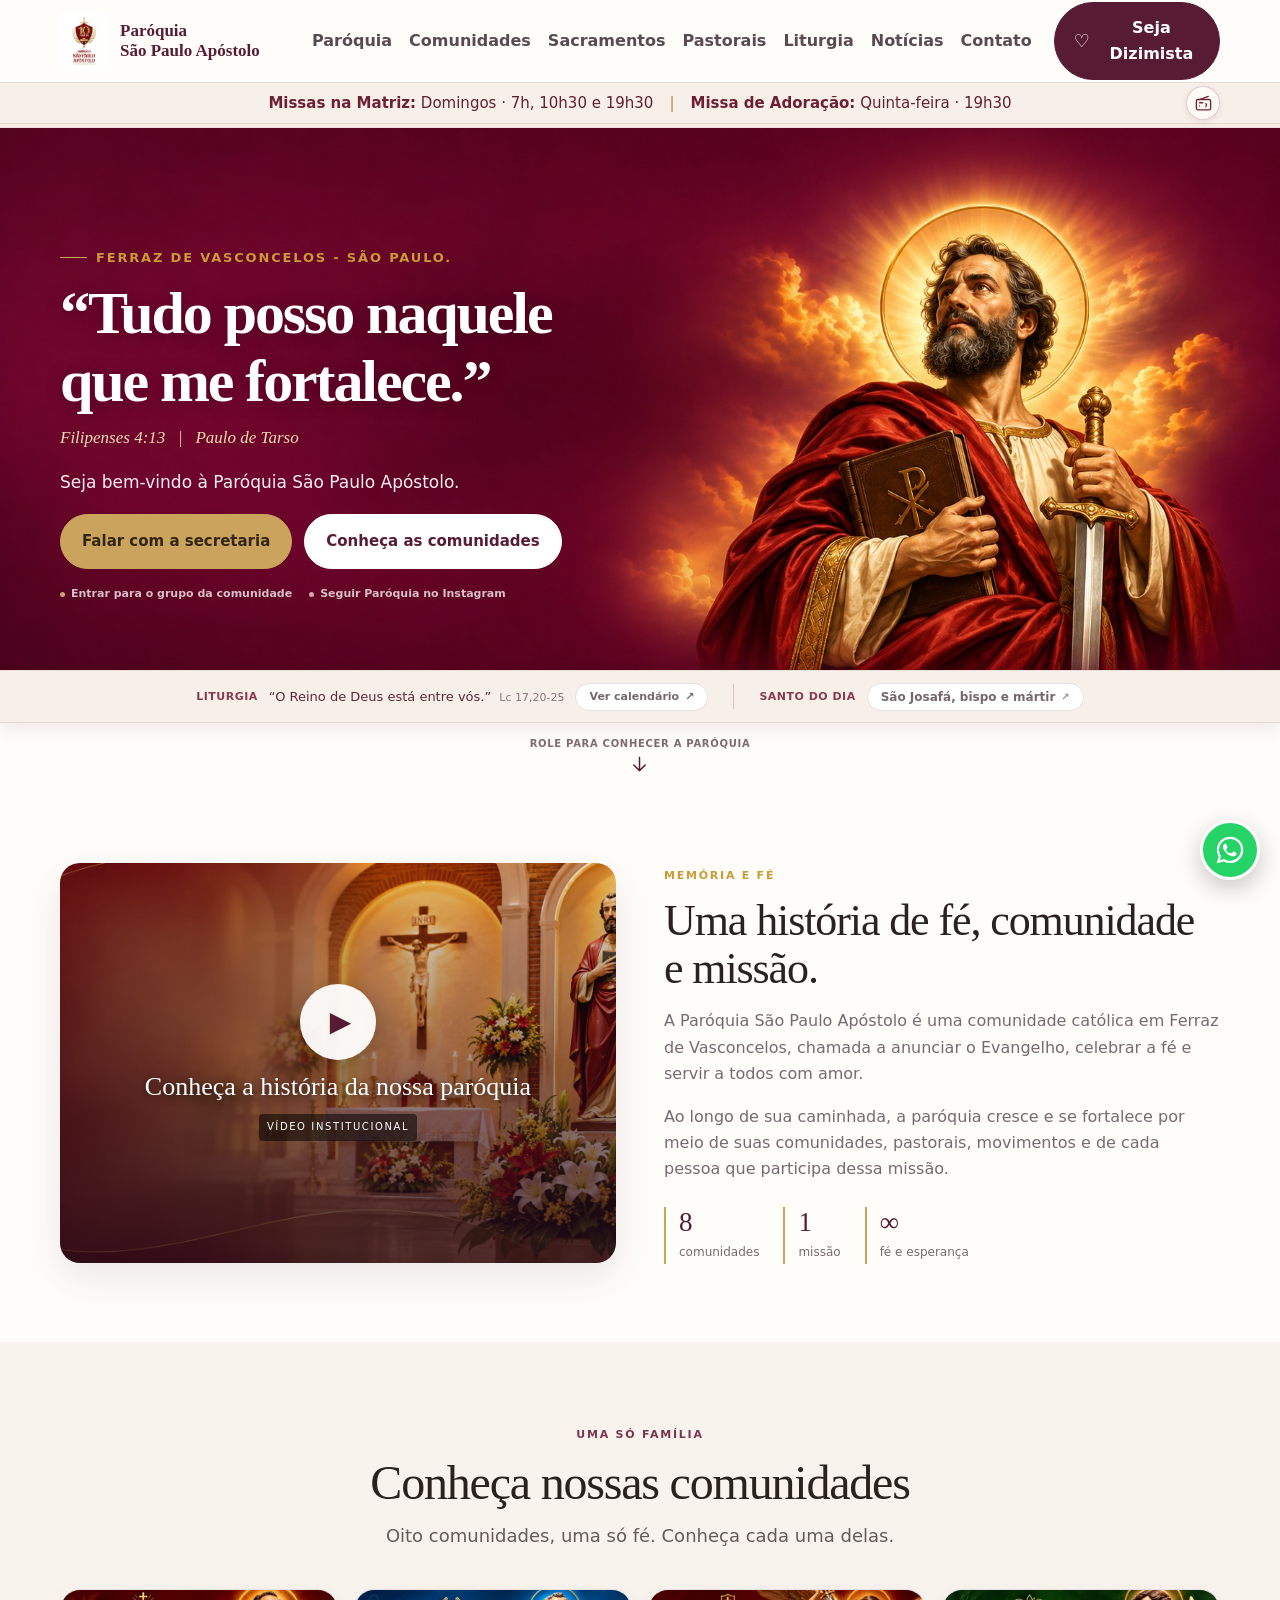
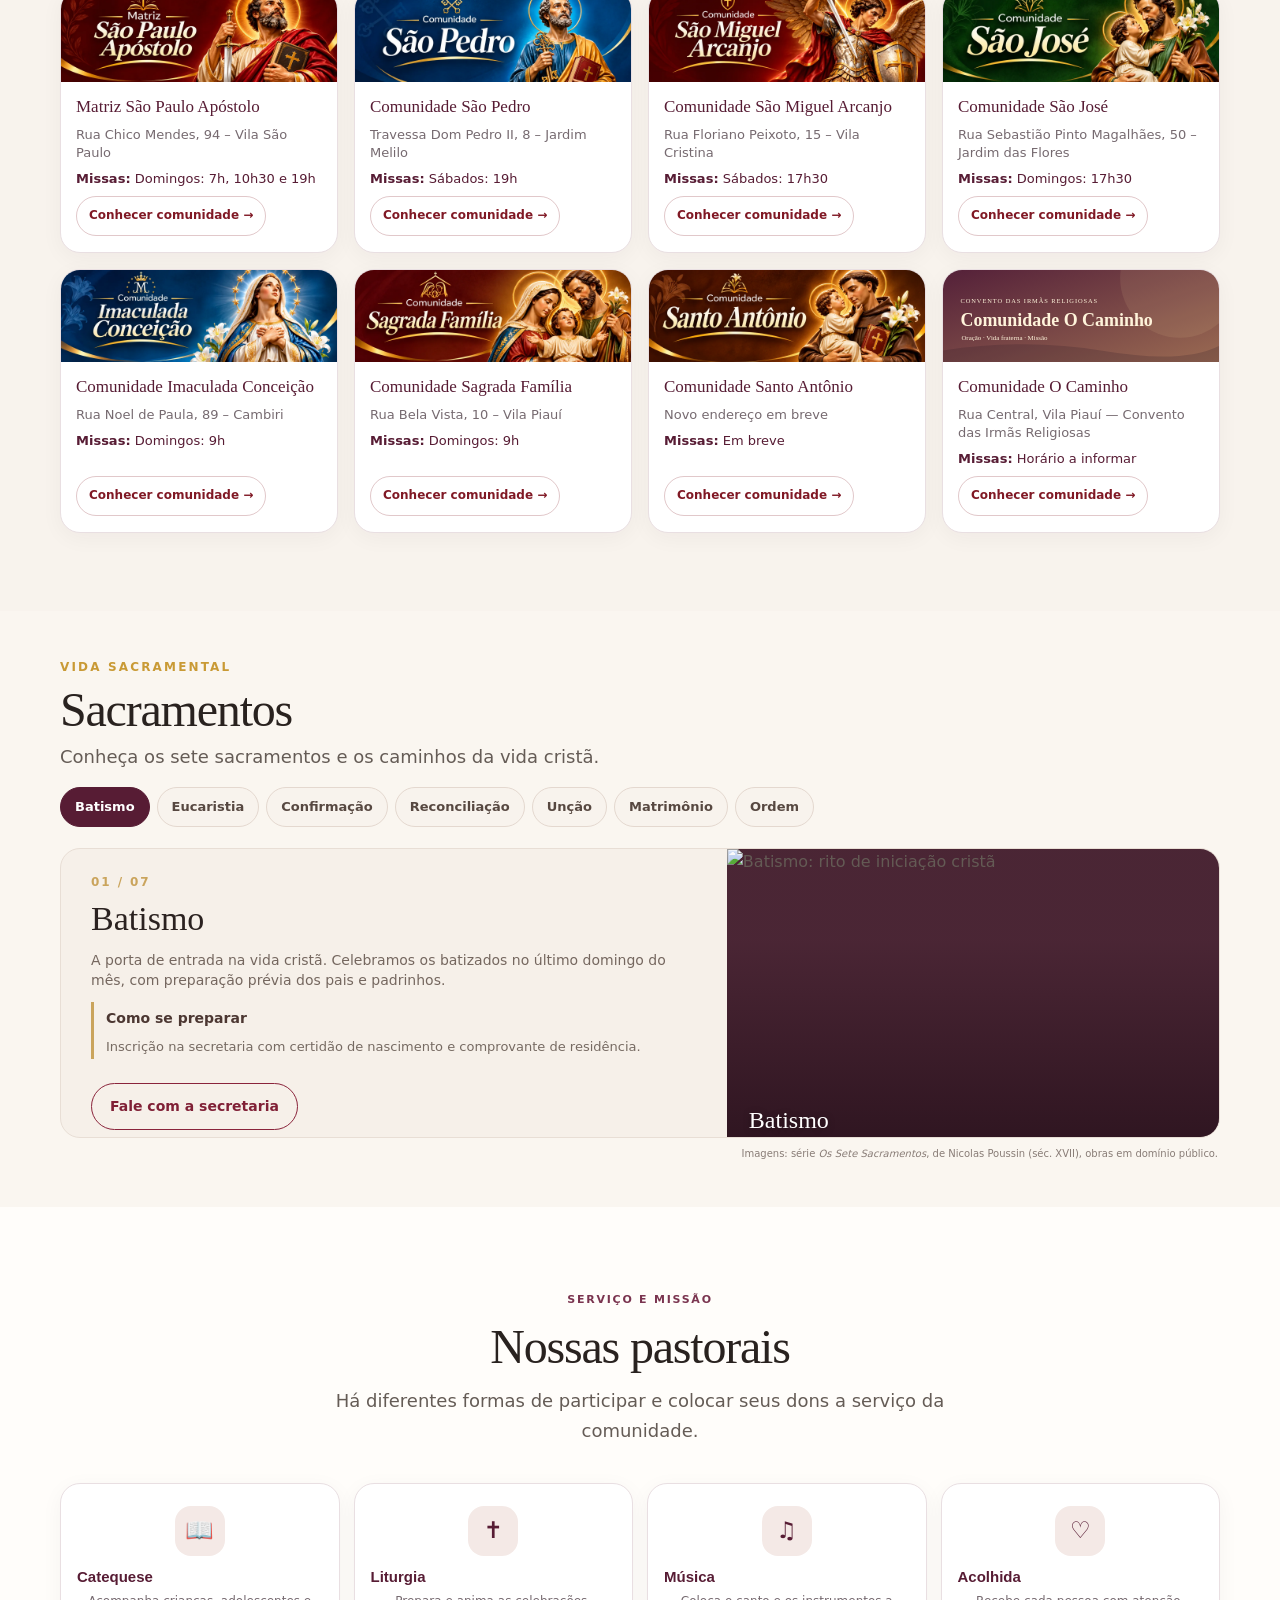
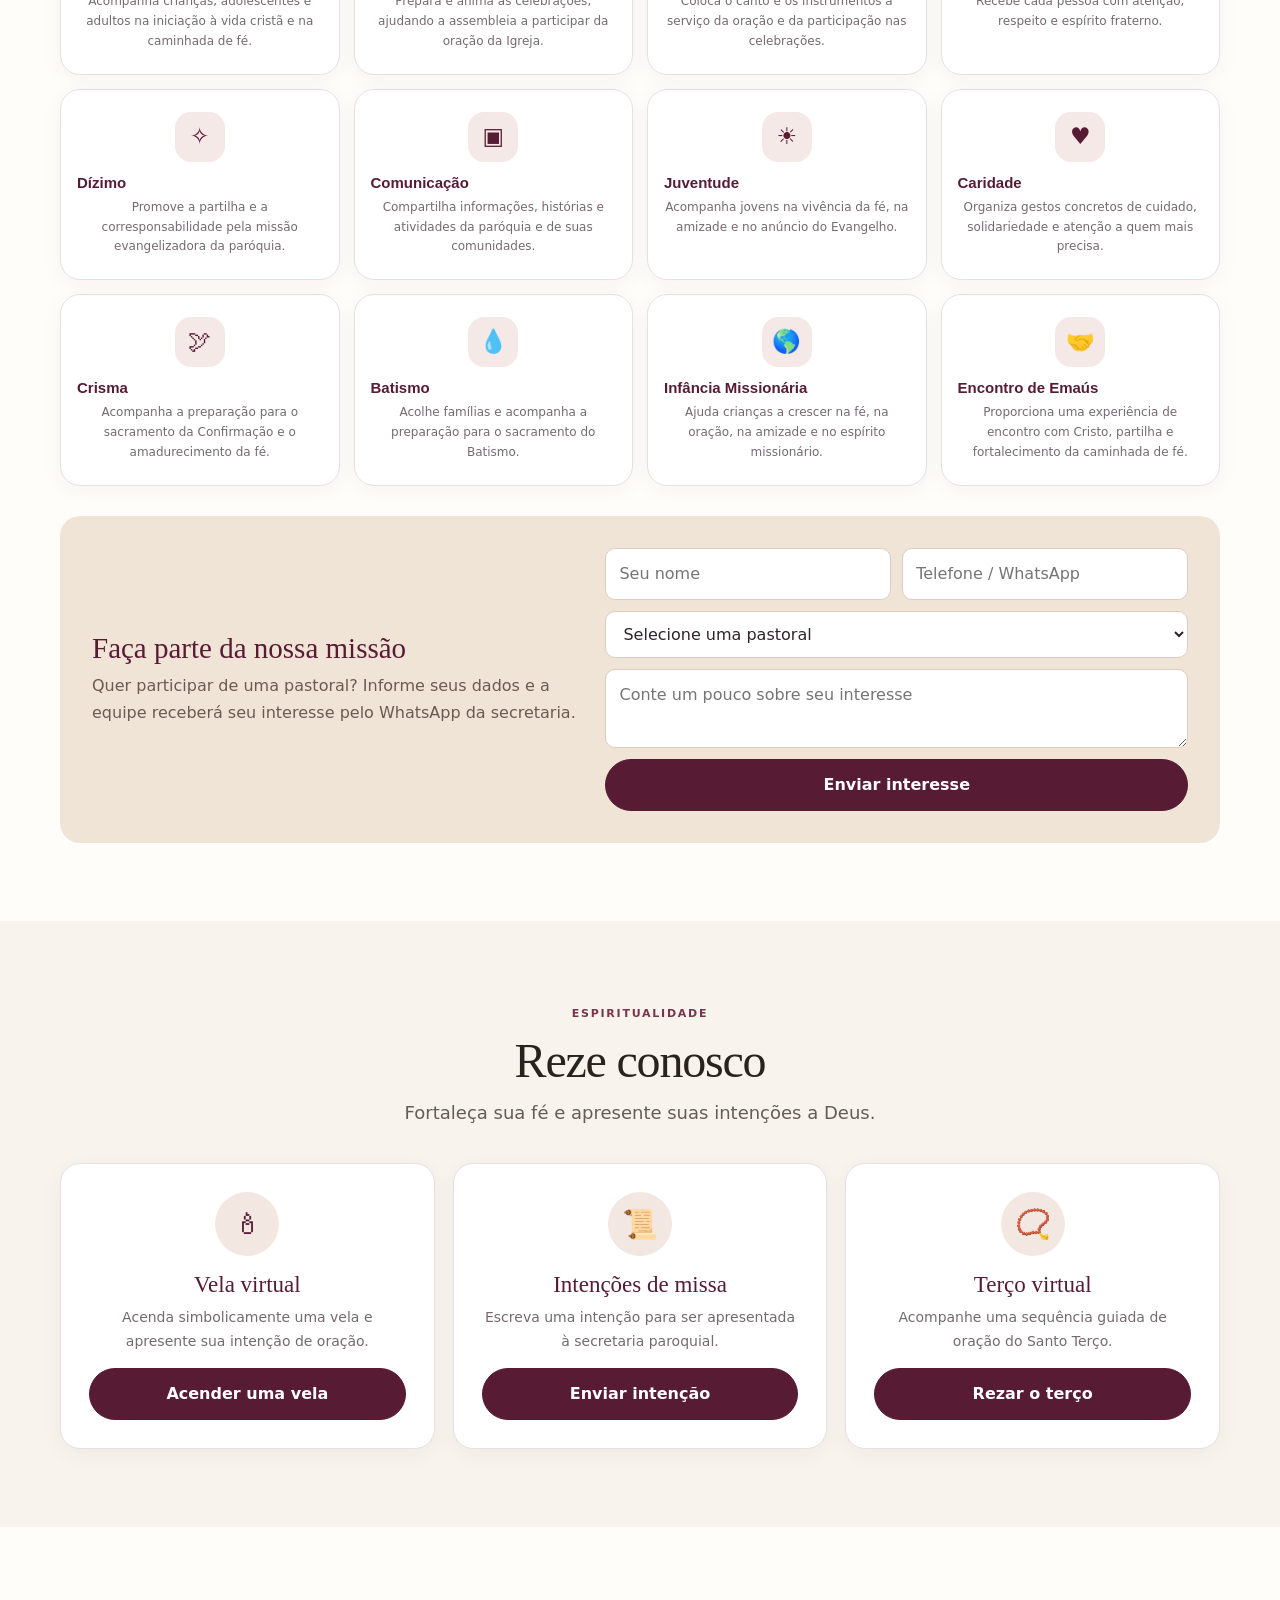
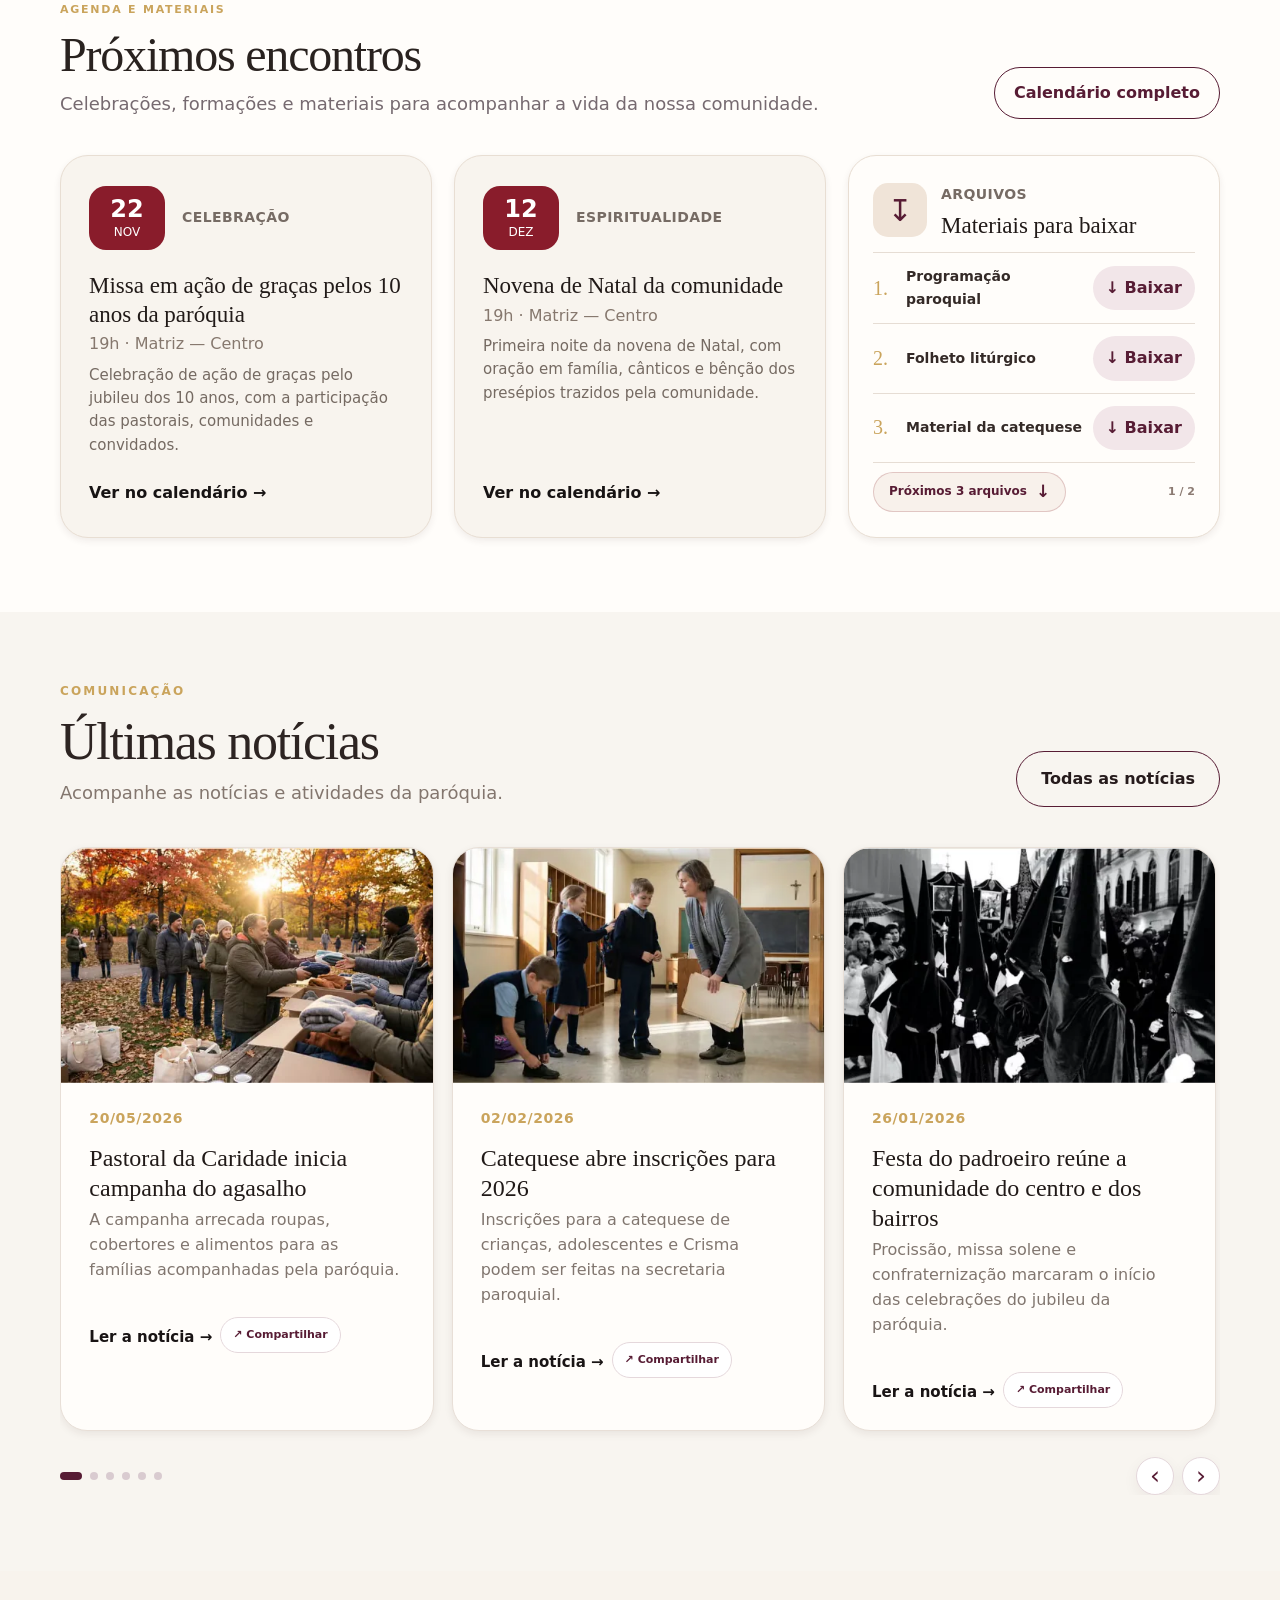
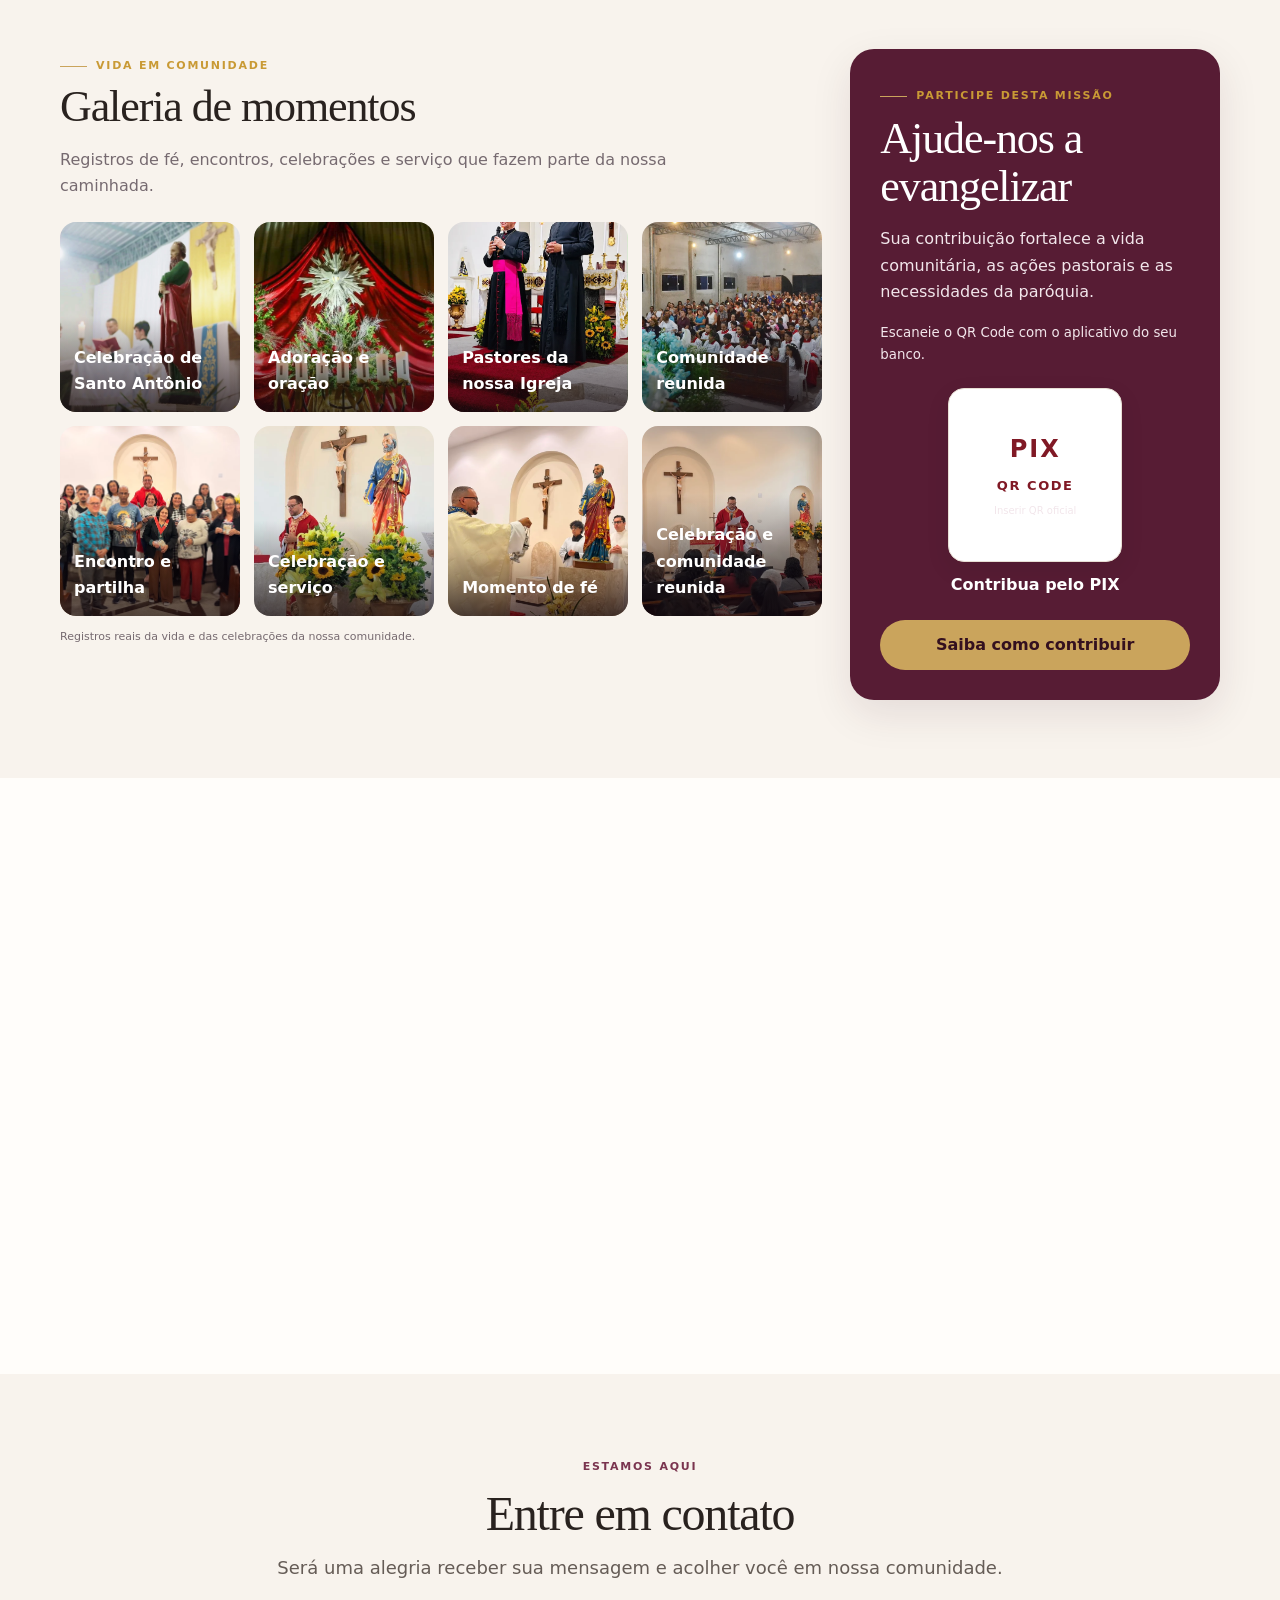
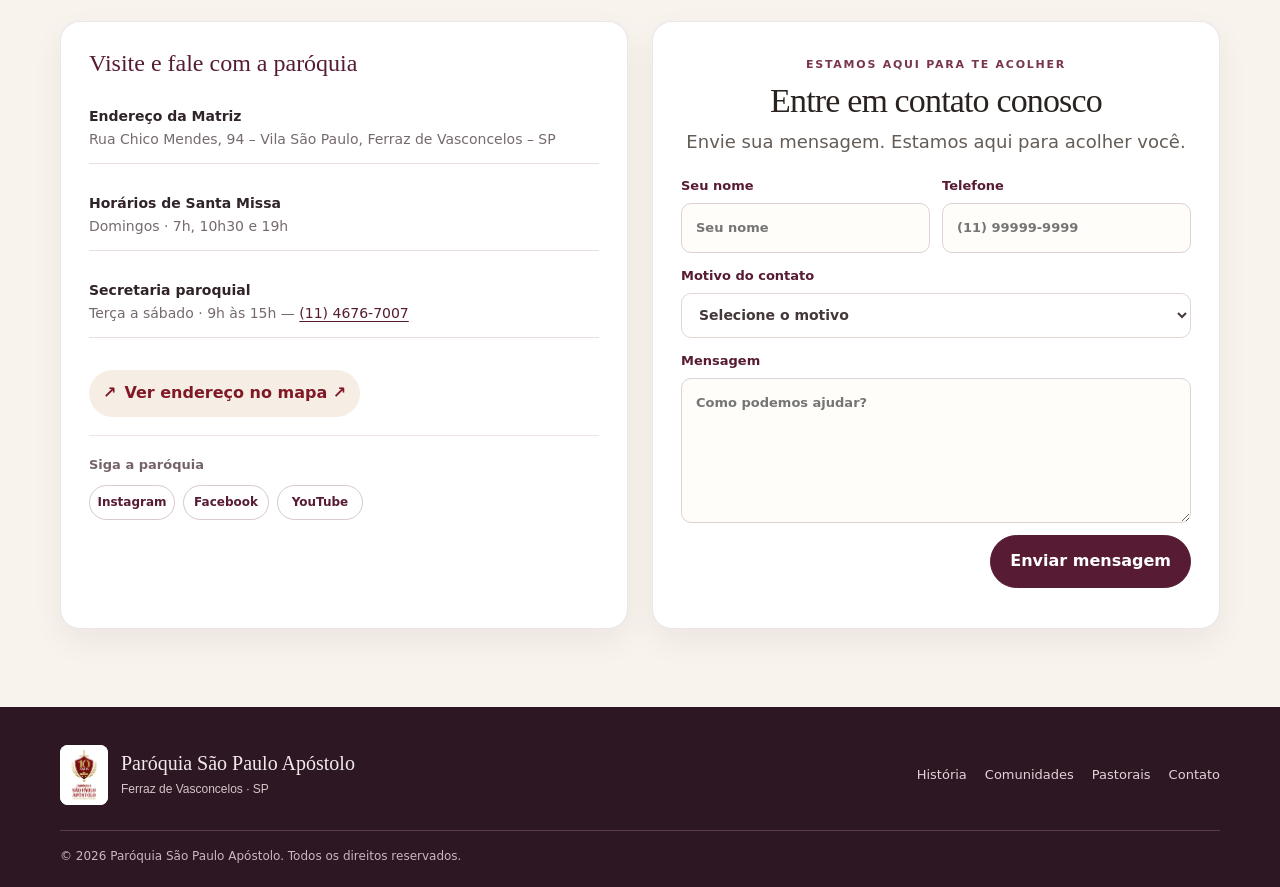
==== index.html @ 22c2492e "commit inicial" ====
<!DOCTYPE html>

<html lang="pt-BR">
<head>
<link rel="stylesheet" href="style.css"/>
<meta charset="utf-8"/>
<meta content="width=device-width, initial-scale=1" name="viewport"/>
<meta content="#571c34" name="theme-color"/>
<meta content="Conheça a Paróquia São Paulo Apóstolo, em Ferraz de Vasconcelos: comunidades, pastorais, celebrações e momentos de oração." name="description"/>
<title>Paróquia São Paulo Apóstolo | Ferraz de Vasconcelos</title>





































</head>
<body>
<header class="topbar">
<div class="container nav">
<a aria-label="Paróquia São Paulo Apóstolo - início" class="brand" href="#inicio">
<img alt="Logo da Paróquia" src="[data-uri]"/>
<span>Paróquia<br/>São Paulo Apóstolo</span>
</a>
<button aria-expanded="false" aria-label="Abrir menu" class="menu-toggle" id="menuToggle">☰</button>
<nav aria-label="Navegação principal" class="navlinks" id="navLinks"><a href="#inicio">Paróquia</a><a href="#comunidades">Comunidades</a><a href="#sacramentos">Sacramentos</a><a href="#pastorais">Pastorais</a><a href="#liturgia">Liturgia</a><a href="#noticias">Notícias</a><a href="#contato">Contato</a></nav>
<button class="nav-action" data-open="dizimo" type="button"><span aria-hidden="true" class="tithe-heart">♡</span> Seja Dizimista</button>
</div>
<div aria-label="Horários das celebrações" class="mass-ribbon" id="missas">
<div class="container mass-ribbon-inner">
<span><strong>Missas na Matriz:</strong> Domingos · 7h, 10h30 e 19h30</span>
<span aria-hidden="true" class="mass-ribbon-divider">|</span>
<span><strong>Missa de Adoração:</strong> Quinta-feira · 19h30</span>
<div class="radio-mini-widget" id="radioMiniWidget">
<button aria-controls="radioNativeExpansion" aria-expanded="false" aria-label="Abrir rádio católica" class="radio-mini-toggle" id="radioMiniToggle" title="Ouvir rádio católica" type="button">
<svg aria-hidden="true" focusable="false" viewbox="0 0 24 24">
<rect height="13" rx="2" width="18" x="3" y="7"></rect>
<path d="M7 7 18 3M7 11h4M7 15h.01M15 12a3 3 0 0 1 0 4"></path>
</svg>
</button>
<div aria-label="Player de rádio católica" class="radio-native-expansion" hidden="" id="radioNativeExpansion" role="dialog">
<div class="radio-native-panel">
<div class="radio-native-station">
<span class="radio-native-kicker">Rádio católica ao vivo</span>
<strong id="radioNativeStationName">Rádio Canção Nova · 89.1 FM</strong>
<small aria-live="polite" id="radioNativeStatus">Selecione uma emissora</small>
<select aria-label="Selecionar emissora" class="radio-native-select" id="radioNativeStationSelect">
<option value="0">Rádio Aparecida · 104.3 FM</option>
<option selected="" value="1">Rádio Canção Nova · 89.1 FM</option>
<option value="2">Rádio 9 de Julho · São Paulo</option>
<option value="3">Rádio Evangelizar · 99.5 FM / 1060 AM</option>
<option value="4">FM Dom Bosco · 96.1 FM</option>
<option value="5">Rádio Colméia · 98.7 FM</option>
</select>
<a class="radio-native-official-link" hidden="" href="https://radio.cancaonova.com/radio/cachoeira-paulista/" id="radioNativeOfficialLink" rel="noopener" target="_blank">Abrir transmissão ↗</a>
</div>
<div aria-label="Controles de áudio" class="radio-native-controls" role="group">
<button aria-label="Reproduzir" class="radio-native-button" id="radioNativePlay" title="Play" type="button">▶</button>
<button aria-label="Pausar" class="radio-native-button" id="radioNativePause" title="Pause" type="button">Ⅱ</button>
<button aria-label="Próxima rádio" class="radio-native-button" id="radioNativeNext" title="Próxima rádio" type="button">⏭</button>
<label class="radio-native-volume" for="radioNativeVolume">
<span aria-hidden="true">◖))</span>
<input aria-label="Volume da rádio" id="radioNativeVolume" max="100" min="0" type="range" value="75"/>
</label>
</div>
<audio id="radioNativeAudio" preload="none"></audio>
</div>
</div>
</div>
</div>
</div>
<div aria-hidden="true" class="reading-progress-track"><span id="readingProgressBar"></span></div>
</header>
<main id="siteMain">
<section class="hero" id="inicio">
<div aria-hidden="true" class="hero-fixed-art" style="background-image:url([data-uri])"></div>
<div class="hero-content"><div class="hero-copy">
<span class="eyebrow">Ferraz de Vasconcelos - São Paulo.</span>
<h1><span class="hero-quote"><span>“Tudo posso naquele</span><span>que me fortalece.”</span></span></h1>
<div class="hero-byline">Filipenses 4:13   |   Paulo de Tarso</div>
<p>Seja bem-vindo à Paróquia São Paulo Apóstolo.</p>
<div class="hero-actions">
<div class="hero-primary-actions">
<button class="btn gold" data-open="secretaria" type="button">Falar com a secretaria</button>
<a class="btn light" href="#comunidades">Conheça as comunidades</a>
</div>
<div class="hero-secondary-actions">
<a class="hero-secondary-link hero-whatsapp-group" href="https://chat.whatsapp.com/COLE_AQUI_O_CONVITE_DO_GRUPO" rel="noopener" target="_blank">Entrar para o grupo da comunidade</a>
<a class="hero-secondary-link hero-instagram-link" href="https://www.instagram.com/pasaopauloapostolo/" rel="noopener" target="_blank">Seguir Paróquia no Instagram</a>
</div>
</div>
</div></div>
</section>
<section aria-label="Liturgia diária e santo do dia" class="daily-ribbon" id="liturgiaDiariaRibbon">
<div class="container daily-ribbon-inner">
<div class="daily-ribbon-gospel">
<span class="daily-ribbon-kicker">Liturgia</span>
<span class="daily-ribbon-quote">“O Reino de Deus está entre vós.” <small>Lc 17,20-25</small></span>
<a aria-label="Acessar o calendário de Liturgia da paróquia" class="daily-ribbon-access" href="#liturgia" title="Abrir Liturgia">Ver calendário<span aria-hidden="true">↗</span></a>
</div>
<span aria-hidden="true" class="daily-ribbon-divider"></span>
<div class="daily-ribbon-saint">
<span class="daily-ribbon-kicker">Santo do dia</span>
<button aria-haspopup="dialog" aria-label="Conheça a história de São Josafá, bispo e mártir" class="daily-ribbon-saint-button" data-saint-story="" type="button">São Josafá, bispo e mártir <span aria-hidden="true">↗</span></button>
</div>
</div>
</section>
<div class="hero-scroll-cue" id="heroScrollCue">
<a aria-label="Role a página para conhecer a paróquia" href="#historia">
<span>Role para conhecer a paróquia</span>
<svg aria-hidden="true" focusable="false" viewbox="0 0 24 24">
<path d="M12 4v15M5.5 12.5 12 19l6.5-6.5"></path>
</svg>
</a>
</div>
<section id="historia"><div class="container story-grid">
<button aria-label="Assistir ao vídeo da história da paróquia" class="story-photo video-thumb" data-open="video" type="button">
<span class="video-play">▶</span><span class="video-caption">Conheça a história da nossa paróquia</span><span class="video-duration">VÍDEO INSTITUCIONAL</span>
</button>
<div class="story-copy"><span class="kicker">Memória e fé</span><h2>Uma história de fé, comunidade e missão.</h2>
<p>A Paróquia São Paulo Apóstolo é uma comunidade católica em Ferraz de Vasconcelos, chamada a anunciar o Evangelho, celebrar a fé e servir a todos com amor.</p>
<p>Ao longo de sua caminhada, a paróquia cresce e se fortalece por meio de suas comunidades, pastorais, movimentos e de cada pessoa que participa dessa missão.</p>
<div class="stats"><div class="stat"><b>8</b><span>comunidades</span></div><div class="stat"><b>1</b><span>missão</span></div><div class="stat"><b>∞</b><span>fé e esperança</span></div></div>
</div>
</div></section>
<section class="soft" id="comunidades"><div class="container">
<div class="section-head"><span class="kicker">Uma só família</span><h2>Conheça nossas comunidades</h2><p>Oito comunidades, uma só fé. Conheça cada uma delas.</p></div>
<div class="grid" id="communityGrid"></div>
</div></section>
<section class="sacraments-section" id="sacramentos"><div class="container">
<div class="sacraments-heading"><span class="sacraments-kicker">Vida sacramental</span><h2>Sacramentos</h2>
<p>Conheça os sete sacramentos e os caminhos da vida cristã.</p></div>
<div aria-label="Escolha um sacramento" class="sacrament-tabs" role="tablist">
<button aria-selected="true" class="sacrament-tab active" data-sacrament="0" role="tab">Batismo</button><button aria-selected="false" class="sacrament-tab" data-sacrament="1" role="tab">Eucaristia</button><button aria-selected="false" class="sacrament-tab" data-sacrament="2" role="tab">Confirmação</button><button aria-selected="false" class="sacrament-tab" data-sacrament="3" role="tab">Reconciliação</button><button aria-selected="false" class="sacrament-tab" data-sacrament="4" role="tab">Unção</button><button aria-selected="false" class="sacrament-tab" data-sacrament="5" role="tab">Matrimônio</button><button aria-selected="false" class="sacrament-tab" data-sacrament="6" role="tab">Ordem</button></div>
<div aria-live="polite" class="sacrament-feature" id="sacramentFeature"></div><p class="sacrament-image-credit">Imagens: série <i>Os Sete Sacramentos</i>, de Nicolas Poussin (séc. XVII), obras em domínio público.</p></div></section>
<section id="pastorais"><div class="container">
<div class="section-head"><span class="kicker">Serviço e missão</span><h2>Nossas pastorais</h2><p>Há diferentes formas de participar e colocar seus dons a serviço da comunidade.</p></div>
<div class="pastoral-grid" id="pastoralGrid"></div>
<div class="join-box"><div><h3>Faça parte da nossa missão</h3><p>Quer participar de uma pastoral? Informe seus dados e a equipe receberá seu interesse pelo WhatsApp da secretaria.</p></div>
<form class="form-grid" id="joinForm"><input name="nome" placeholder="Seu nome" required=""><input name="telefone" placeholder="Telefone / WhatsApp" required="" type="tel"/><select class="full" name="pastoral" required=""><option value="">Selecione uma pastoral</option></select><textarea class="full" name="mensagem" placeholder="Conte um pouco sobre seu interesse"></textarea><button class="btn full" type="submit">Enviar interesse</button></input></form>
</div>
</div></section>
<section class="soft" id="reze"><div class="container">
<div class="section-head"><span class="kicker">Espiritualidade</span><h2>Reze conosco</h2><p>Fortaleça sua fé e apresente suas intenções a Deus.</p></div>
<div class="prayer-grid">
<article class="card prayer-card"><div class="prayer-icon">🕯</div><h3>Vela virtual</h3><p>Acenda simbolicamente uma vela e apresente sua intenção de oração.</p><button class="btn" data-open="vela" type="button">Acender uma vela</button></article>
<article class="card prayer-card"><div class="prayer-icon">📜</div><h3>Intenções de missa</h3><p>Escreva uma intenção para ser apresentada à secretaria paroquial.</p><button class="btn" data-open="intencao" type="button">Enviar intenção</button></article>
<article class="card prayer-card"><div class="prayer-icon">📿</div><h3>Terço virtual</h3><p>Acompanhe uma sequência guiada de oração do Santo Terço.</p><button class="btn" data-open="terco" type="button">Rezar o terço</button></article>
</div>
</div></section>
<section class="agenda-section" id="agenda"><div class="container">
<div class="agenda-heading">
<div><span class="kicker">Agenda e materiais</span><h2>Próximos encontros</h2><p>Celebrações, formações e materiais para acompanhar a vida da nossa comunidade.</p></div>
<button class="btn outline" id="fullCalendarBtn" type="button">Calendário completo</button>
</div>
<div class="agenda-grid" id="agendaGrid"></div>
</div></section>
<section class="news-section" id="noticias">
<div class="container">
<div class="news-heading">
<div>
<span class="news-kicker">Comunicação</span>
<h2>Últimas notícias</h2>
<p>Acompanhe as notícias e atividades da paróquia.</p>
</div>
<button class="news-all-button" id="allNewsButton" type="button">Todas as notícias</button>
</div>
<div class="news-carousel-viewport" id="newsCarouselViewport"><div class="news-grid editorial-news-grid" id="newsGrid">
<article class="news-card">
<img alt="Ação solidária de distribuição de agasalhos" class="news-photo" src="[data-uri]"/>
<div class="news-card-content">
<time datetime="2026-05-20">20/05/2026</time>
<h3>Pastoral da Caridade inicia campanha do agasalho</h3>
<p>A campanha arrecada roupas, cobertores e alimentos para as famílias acompanhadas pela paróquia.</p>
<div class="news-card-actions"><button class="news-read-button" data-news="0" type="button">Ler a notícia →</button><button class="news-share-button" data-share-news="0" type="button" aria-label="Compartilhar notícia pelo WhatsApp">↗ Compartilhar</button></div>
</div>
</article>
<article class="news-card">
<img alt="Catequista acompanha crianças em atividade de formação" class="news-photo" src="[data-uri]"/>
<div class="news-card-content">
<time datetime="2026-02-02">02/02/2026</time>
<h3>Catequese abre inscrições para 2026</h3>
<p>Inscrições para a catequese de crianças, adolescentes e Crisma podem ser feitas na secretaria paroquial.</p>
<div class="news-card-actions"><button class="news-read-button" data-news="1" type="button">Ler a notícia →</button><button class="news-share-button" data-share-news="1" type="button" aria-label="Compartilhar notícia pelo WhatsApp">↗ Compartilhar</button></div>
</div>
</article>
<article class="news-card">
<img alt="Procissão religiosa em celebração comunitária" class="news-photo" src="[data-uri]"/>
<div class="news-card-content">
<time datetime="2026-01-26">26/01/2026</time>
<h3>Festa do padroeiro reúne a comunidade do centro e dos bairros</h3>
<p>Procissão, missa solene e confraternização marcaram o início das celebrações do jubileu da paróquia.</p>
<div class="news-card-actions"><button class="news-read-button" data-news="2" type="button">Ler a notícia →</button><button class="news-share-button" data-share-news="2" type="button" aria-label="Compartilhar notícia pelo WhatsApp">↗ Compartilhar</button></div>
</div>
</article>
<article class="news-card">
<img alt="Encontro de jovens da paróquia" class="news-photo" loading="lazy" src="[data-uri]"/>
<div class="news-card-content">
<time datetime="2026-01-18">18/01/2026</time>
<h3>Encontro de jovens fortalece a caminhada de fé</h3>
<p>Jovens das comunidades participaram de uma tarde de oração, partilha e convivência.</p>
<div class="news-card-actions"><button class="news-read-button" data-news="3" type="button">Ler a notícia →</button><button class="news-share-button" data-share-news="3" type="button" aria-label="Compartilhar notícia pelo WhatsApp">↗ Compartilhar</button></div>
</div>
</article><article class="news-card">
<img alt="Encontro de formação das pastorais" class="news-photo" loading="lazy" src="[data-uri]"/>
<div class="news-card-content">
<time datetime="2026-01-12">12/01/2026</time>
<h3>Pastorais se reúnem para planejar o ano pastoral</h3>
<p>Representantes das equipes alinharam propostas e ações para o calendário paroquial.</p>
<div class="news-card-actions"><button class="news-read-button" data-news="4" type="button">Ler a notícia →</button><button class="news-share-button" data-share-news="4" type="button" aria-label="Compartilhar notícia pelo WhatsApp">↗ Compartilhar</button></div>
</div>
</article><article class="news-card">
<img alt="Famílias reunidas em atividade comunitária" class="news-photo" loading="lazy" src="[data-uri]"/>
<div class="news-card-content">
<time datetime="2026-01-05">05/01/2026</time>
<h3>Famílias participam de momento de oração e convivência</h3>
<p>A atividade aproximou famílias e lideranças em um momento de espiritualidade e acolhida.</p>
<div class="news-card-actions"><button class="news-read-button" data-news="5" type="button">Ler a notícia →</button><button class="news-share-button" data-share-news="5" type="button" aria-label="Compartilhar notícia pelo WhatsApp">↗ Compartilhar</button></div>
</div>
</article></div>
<div aria-label="Navegação das notícias" class="news-carousel-controls">
<div class="news-carousel-dots" id="newsCarouselDots"></div>
<div class="news-carousel-arrows">
<button aria-label="Notícia anterior" class="news-carousel-arrow" id="newsCarouselPrev" type="button">‹</button>
<button aria-label="Próxima notícia" class="news-carousel-arrow" id="newsCarouselNext" type="button">›</button>
</div>
</div>
</div>
</div></section>
<section class="soft" id="apoie"><div class="container"><div class="mission-gallery-layout">
<div class="community-gallery"><div class="gallery-heading"><span class="eyebrow">Vida em comunidade</span><h2>Galeria de momentos</h2><p>Registros de fé, encontros, celebrações e serviço que fazem parte da nossa caminhada.</p></div>
<div class="gallery-grid"><button class="gallery-item" data-gallery="0" type="button">
<img alt="Celebração de Santo Antônio" src="[data-uri]"/>
<span>Celebração de Santo Antônio</span></button><button class="gallery-item" data-gallery="1" type="button">
<img alt="Adoração e oração" src="[data-uri]"/>
<span>Adoração e oração</span></button><button class="gallery-item" data-gallery="2" type="button">
<img alt="Pastores da nossa Igreja" src="[data-uri]"/>
<span>Pastores da nossa Igreja</span></button><button class="gallery-item" data-gallery="3" type="button">
<img alt="Comunidade reunida" src="[data-uri]"/>
<span>Comunidade reunida</span></button><button class="gallery-item" data-gallery="4" type="button">
<img alt="Encontro e partilha" src="[data-uri]"/>
<span>Encontro e partilha</span></button><button class="gallery-item" data-gallery="5" type="button">
<img alt="Celebração e serviço" src="[data-uri]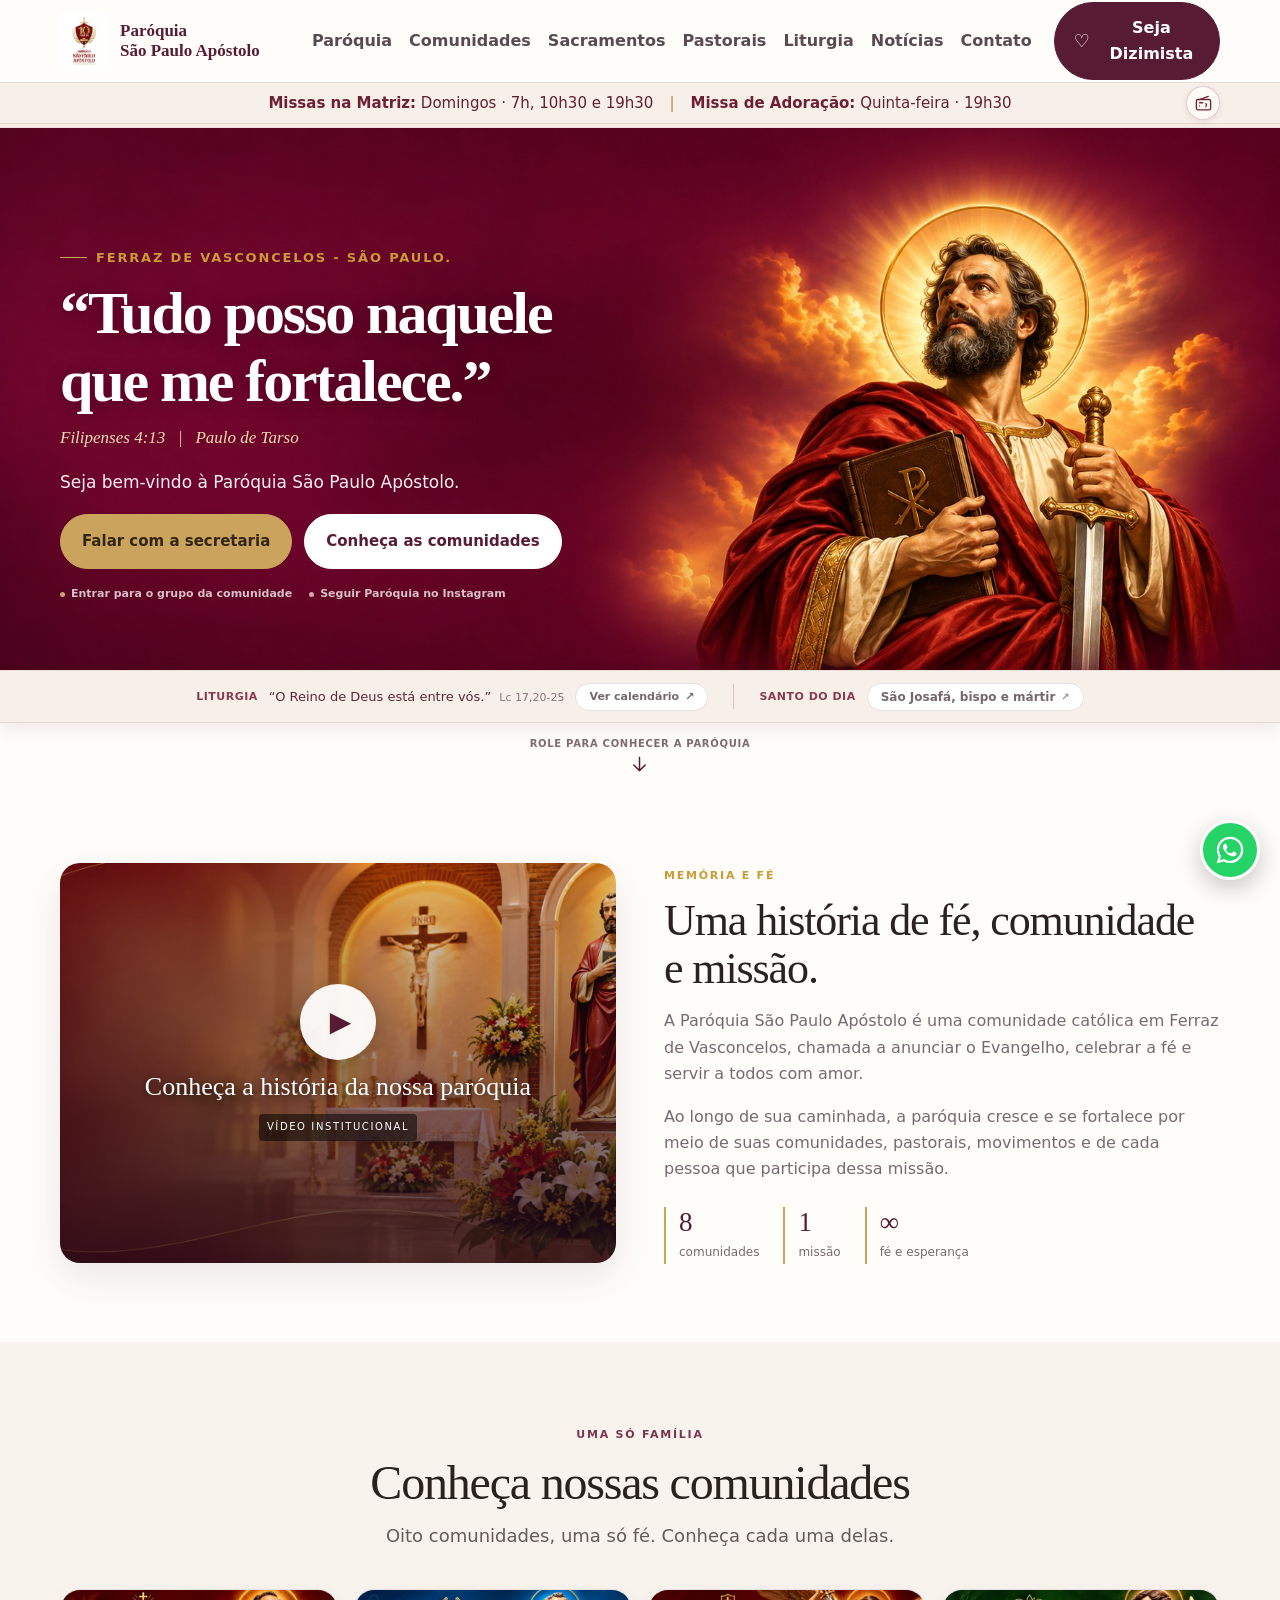
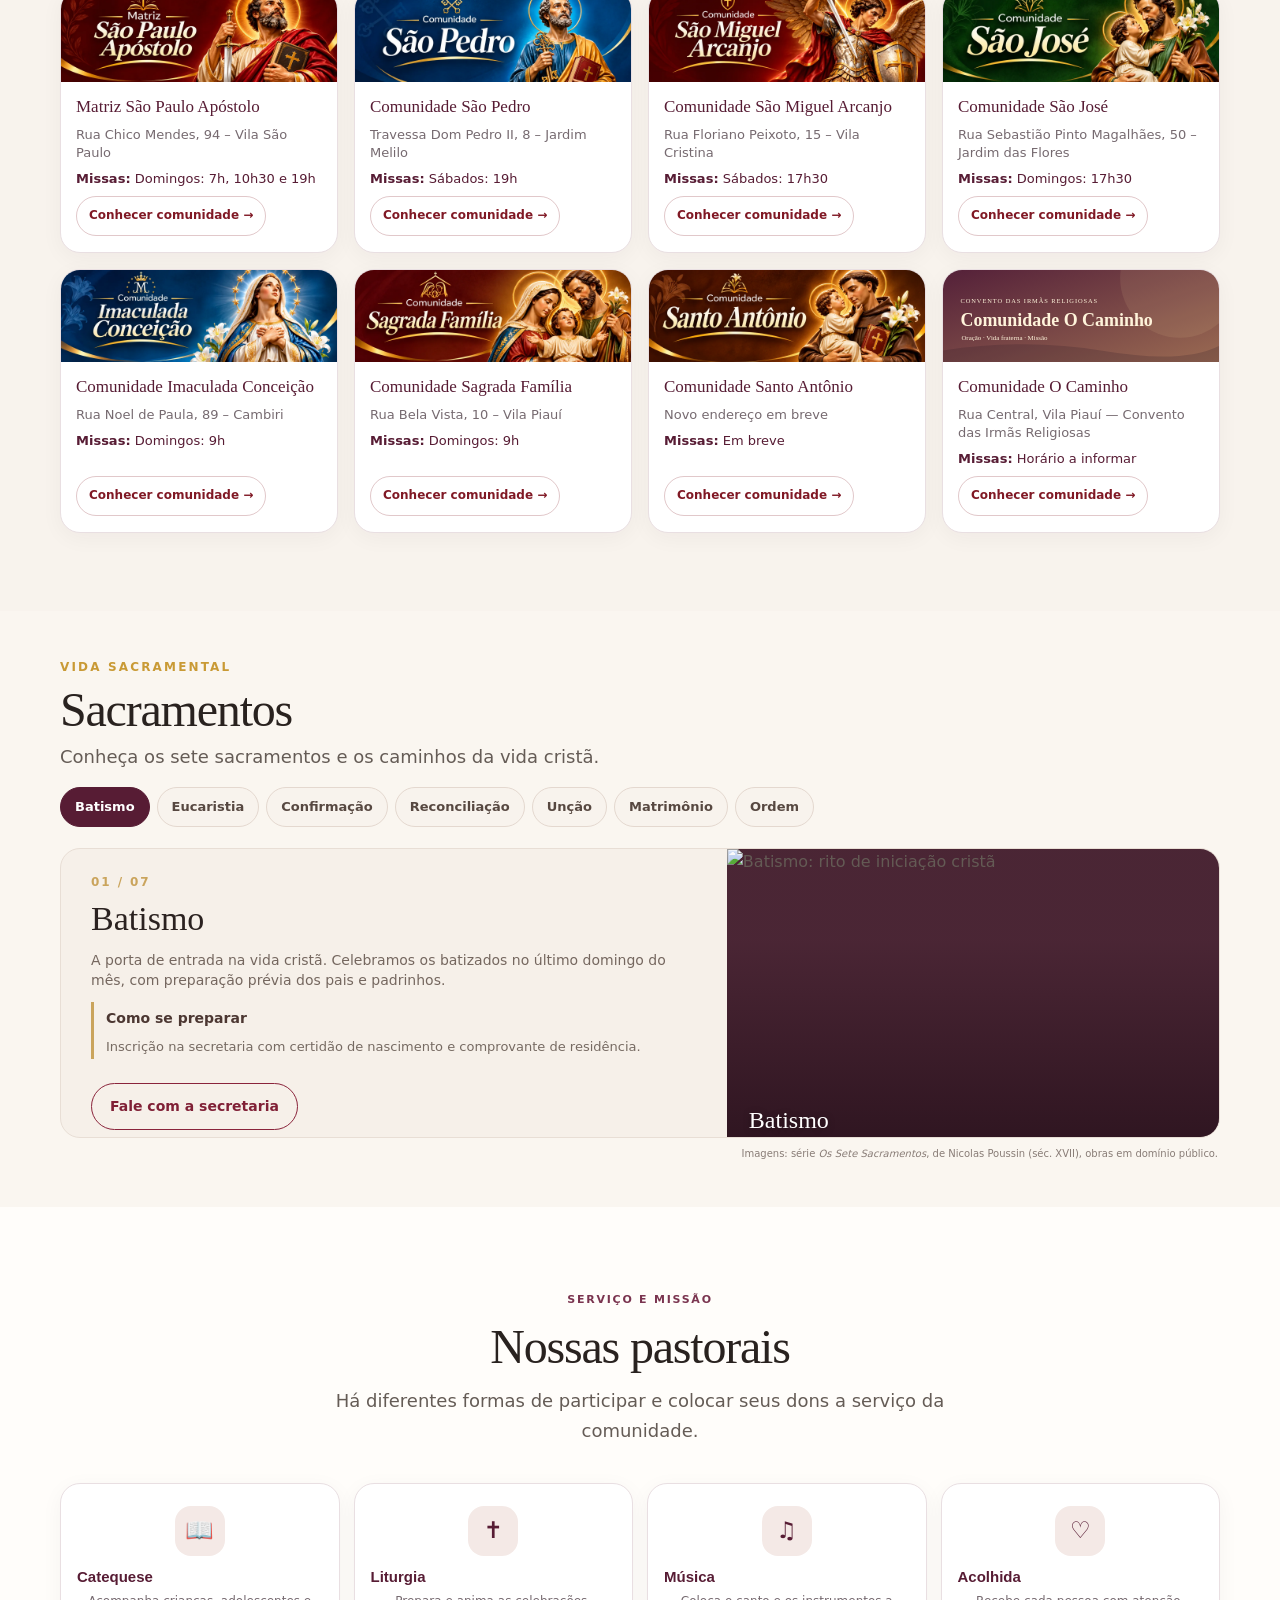
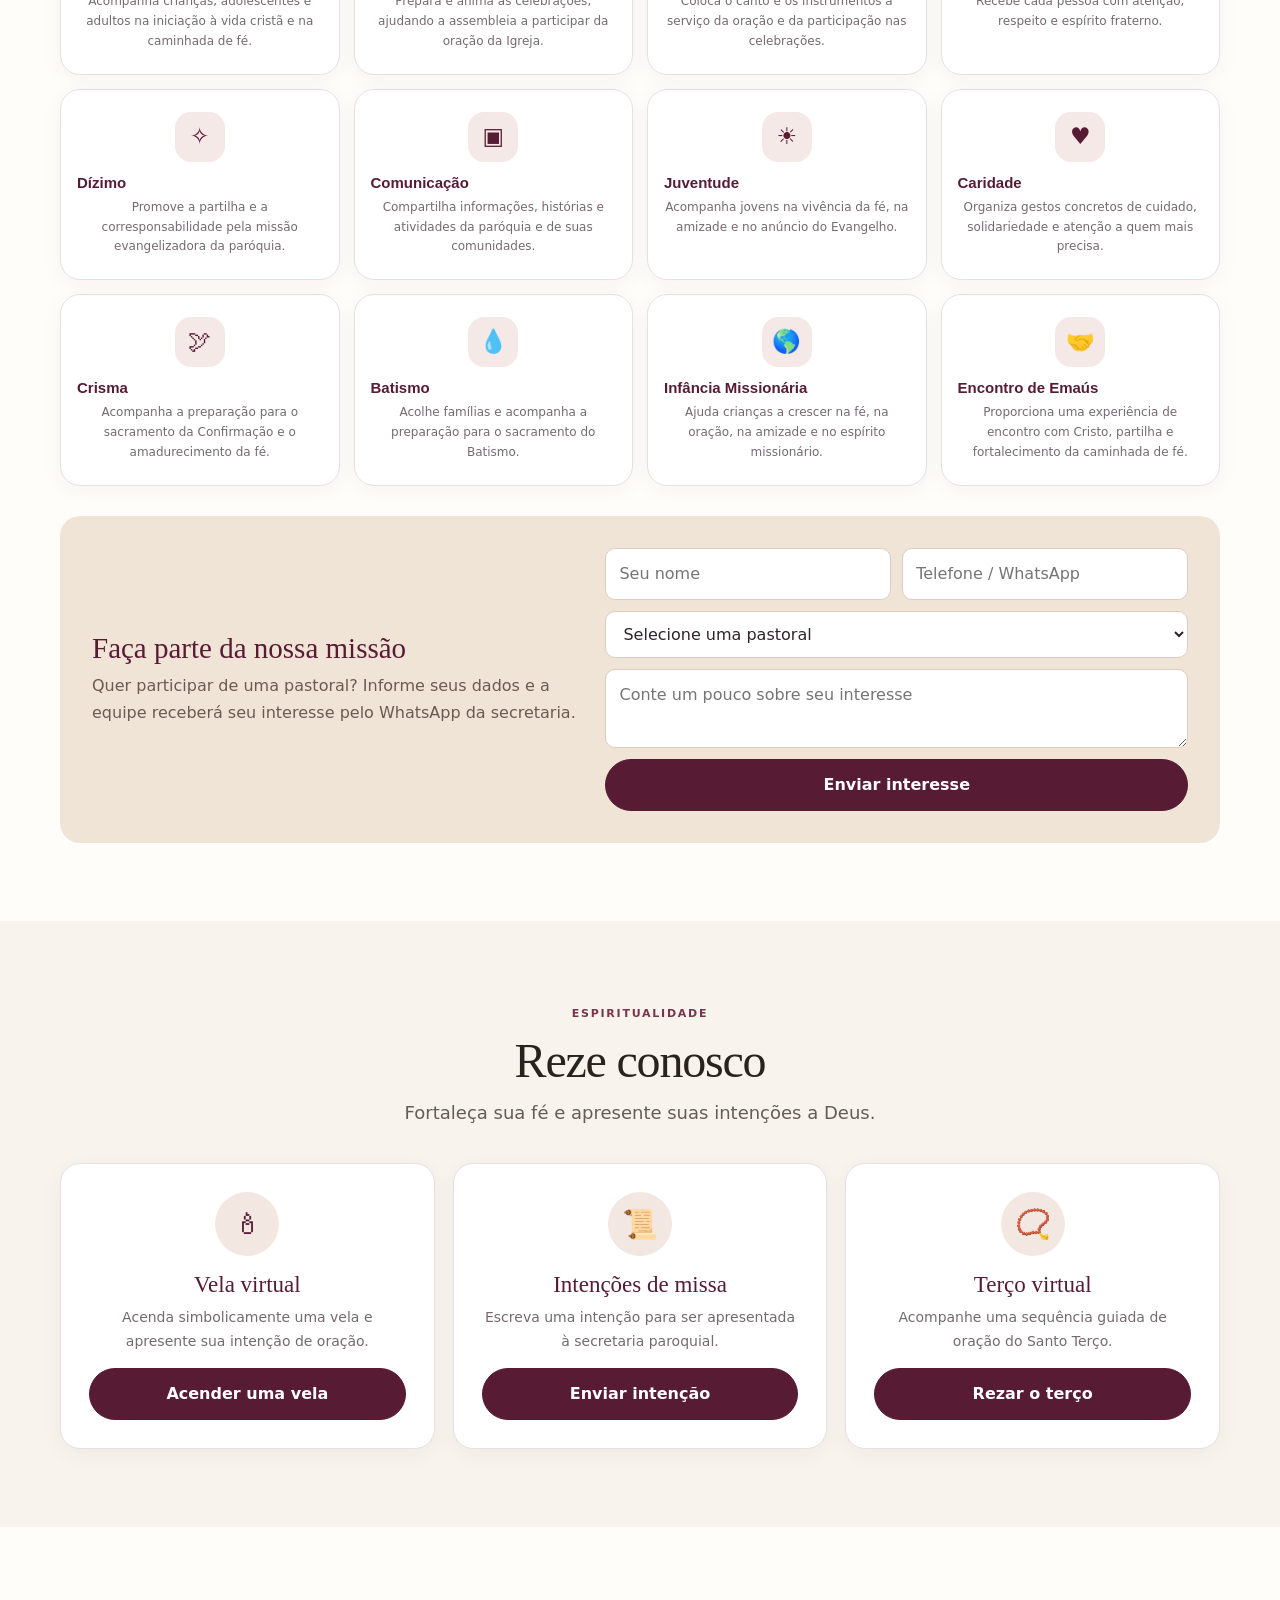
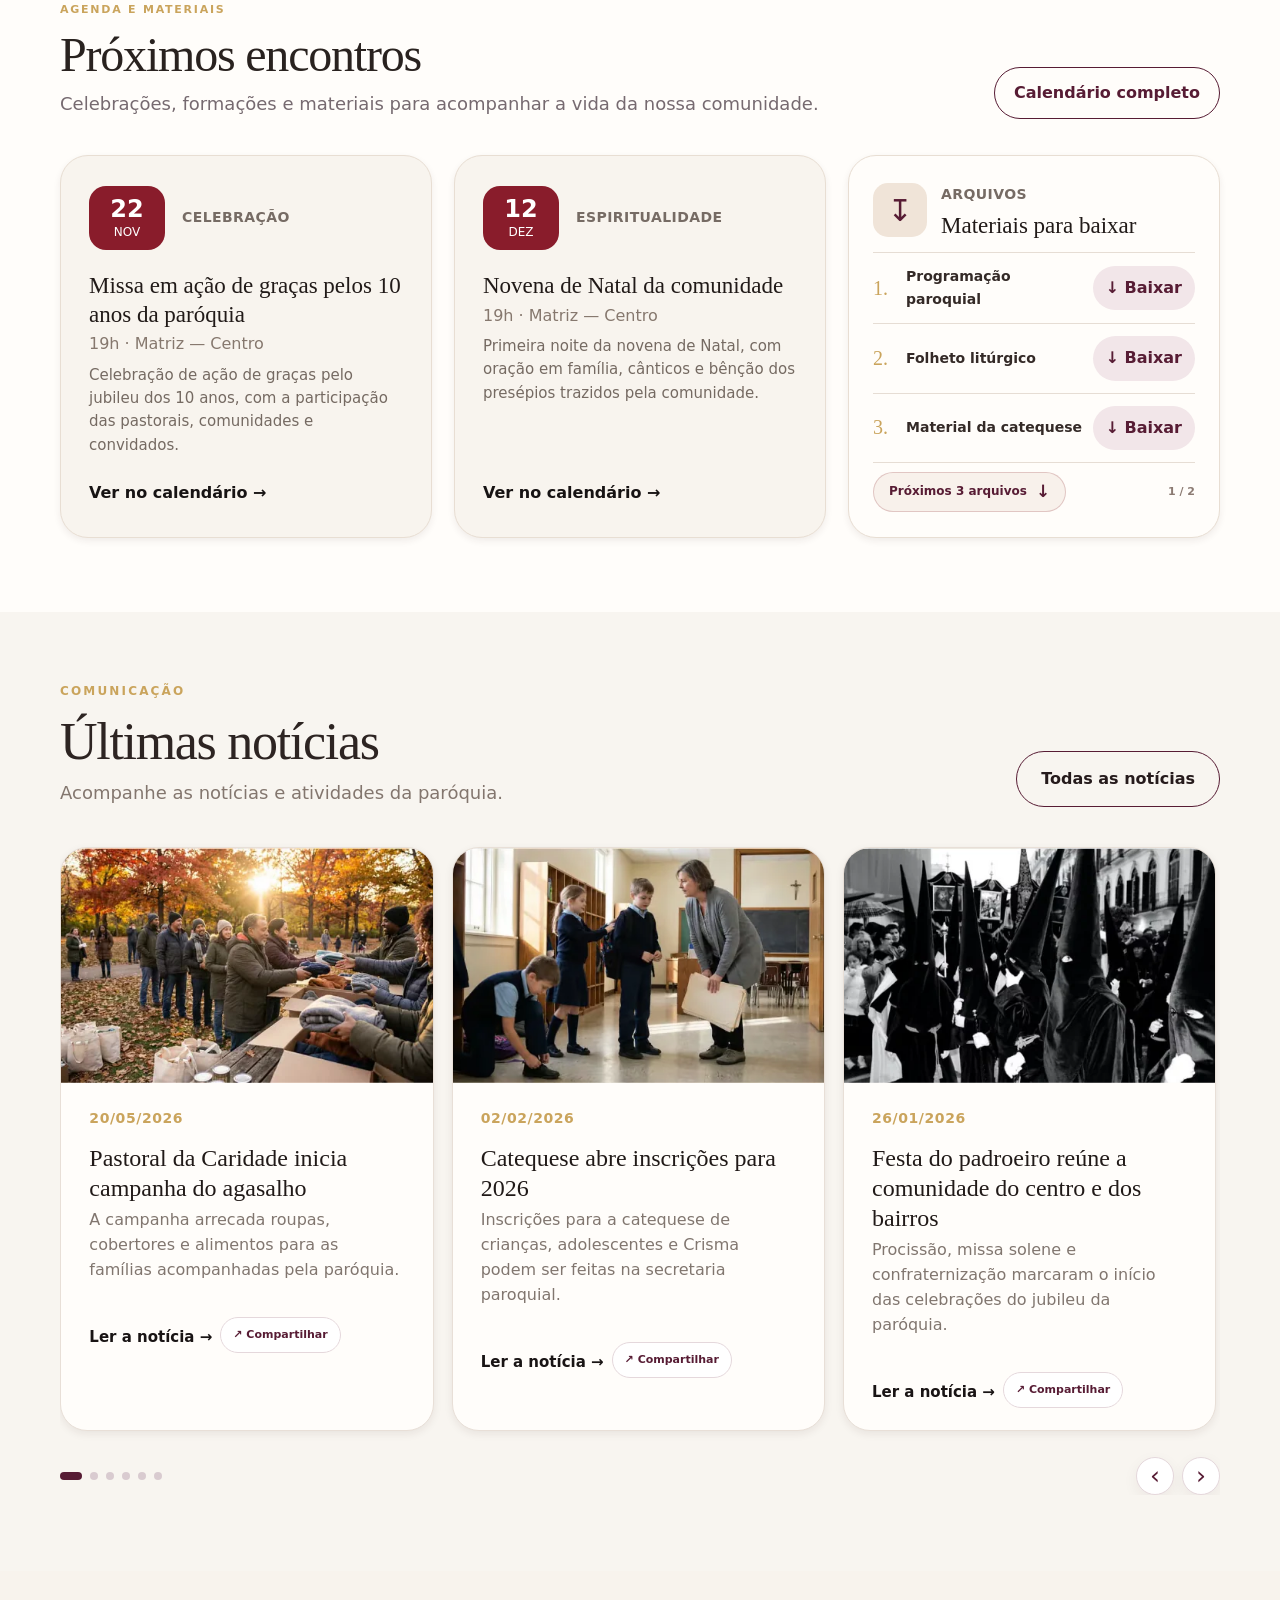
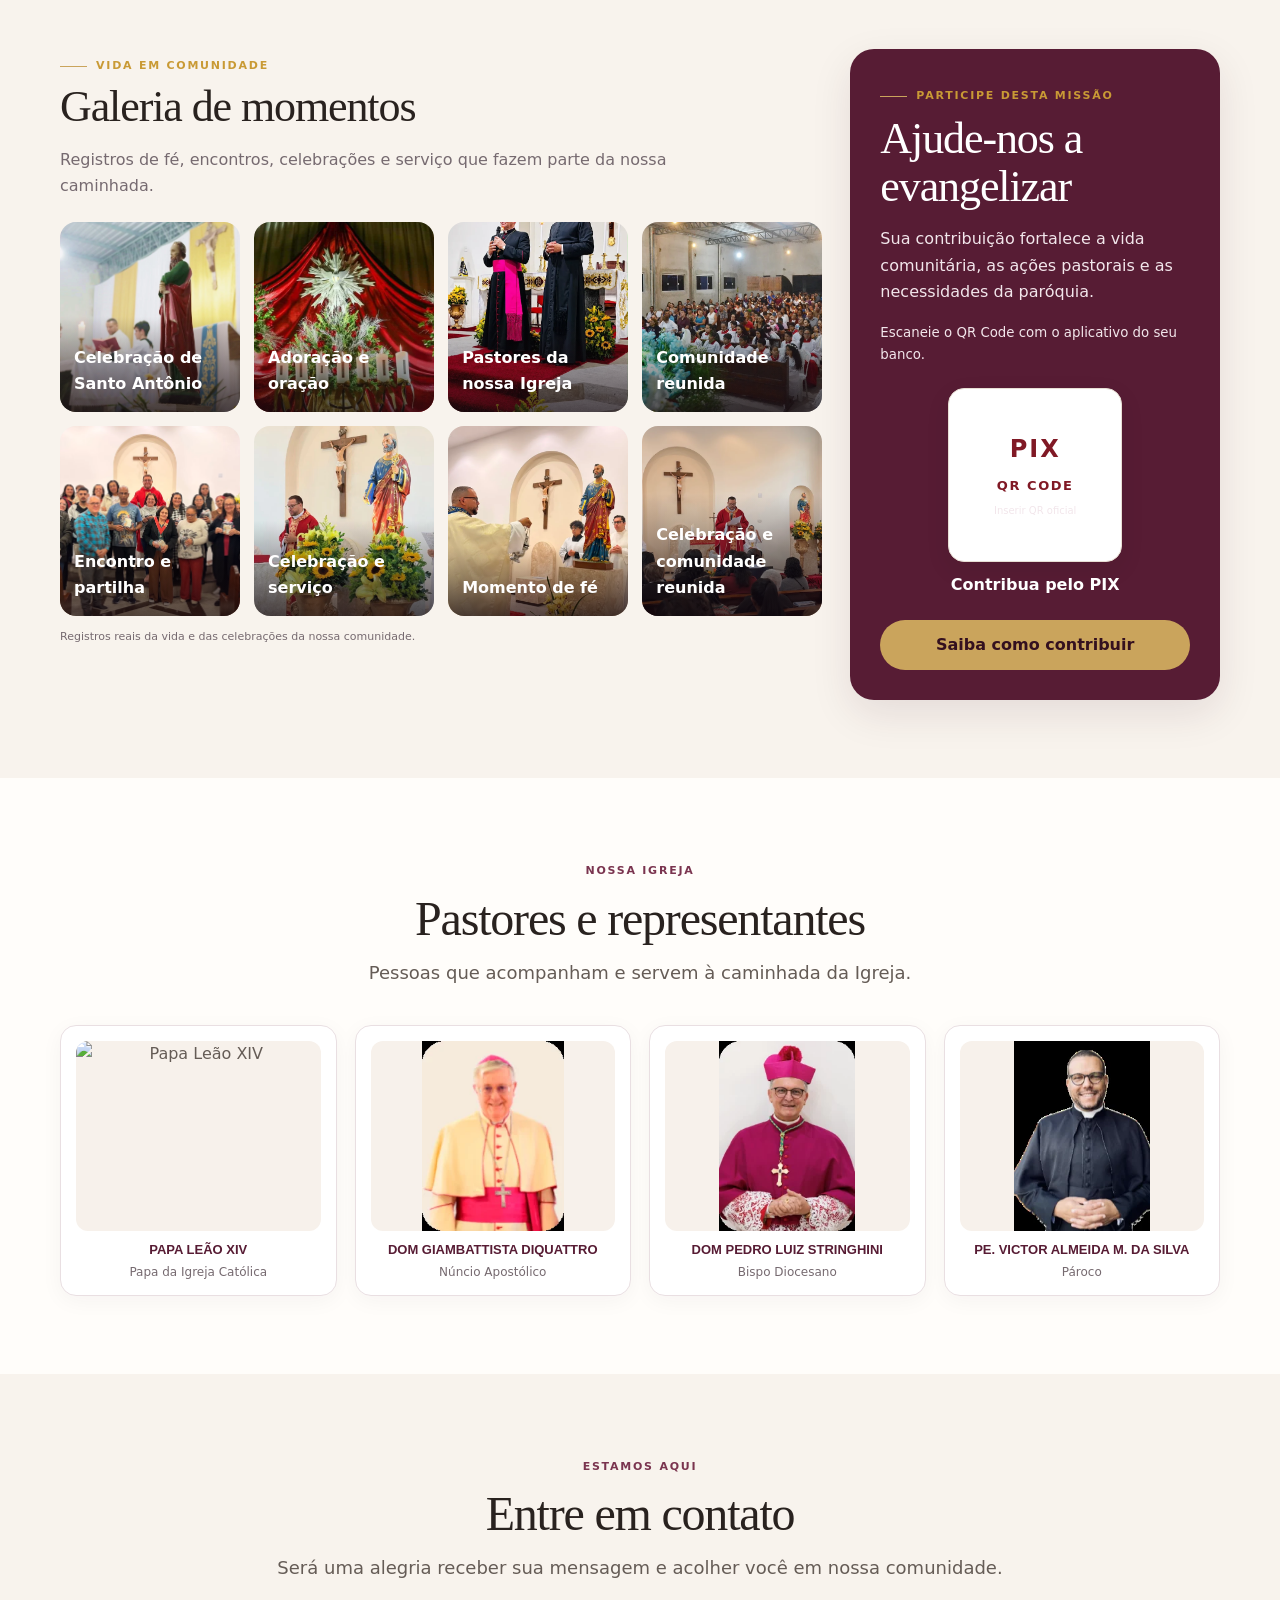
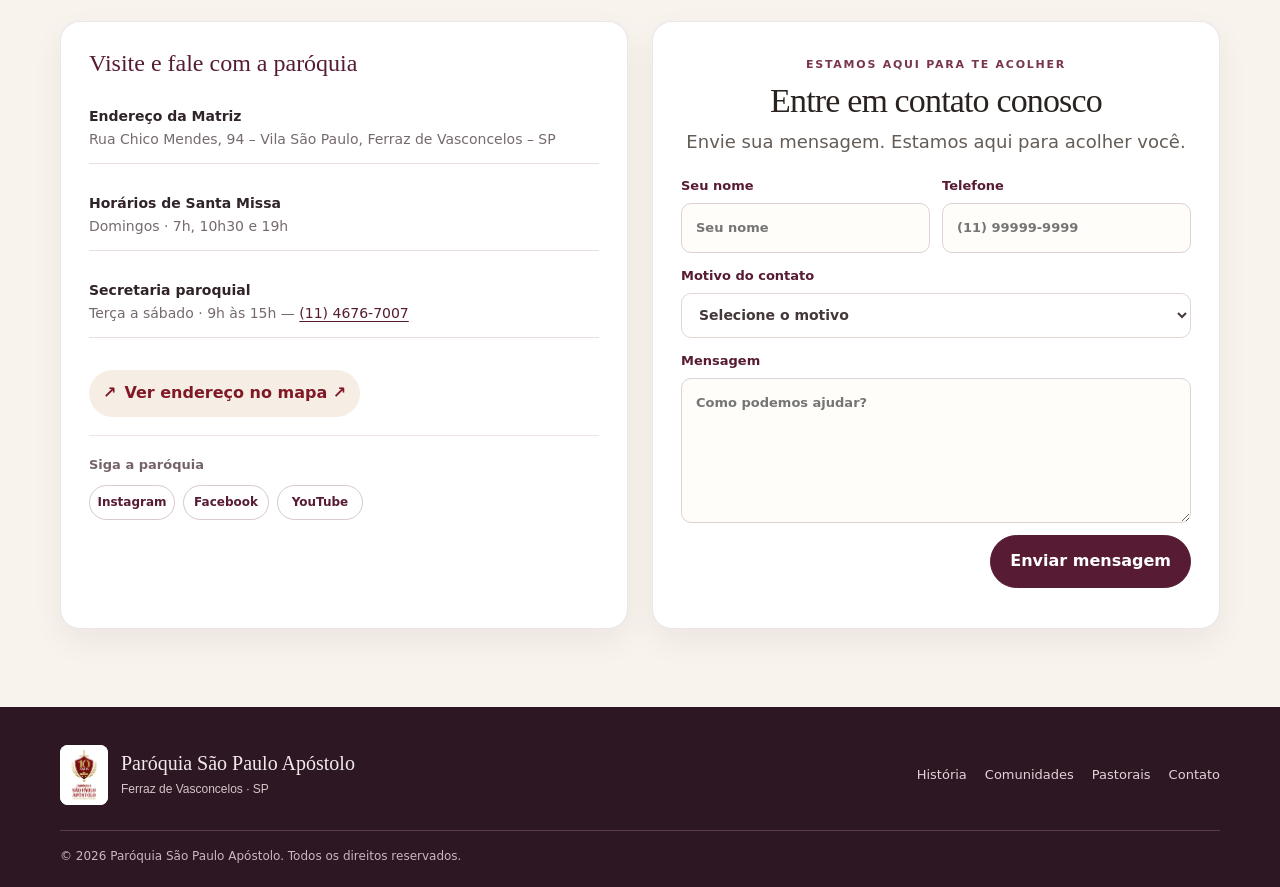
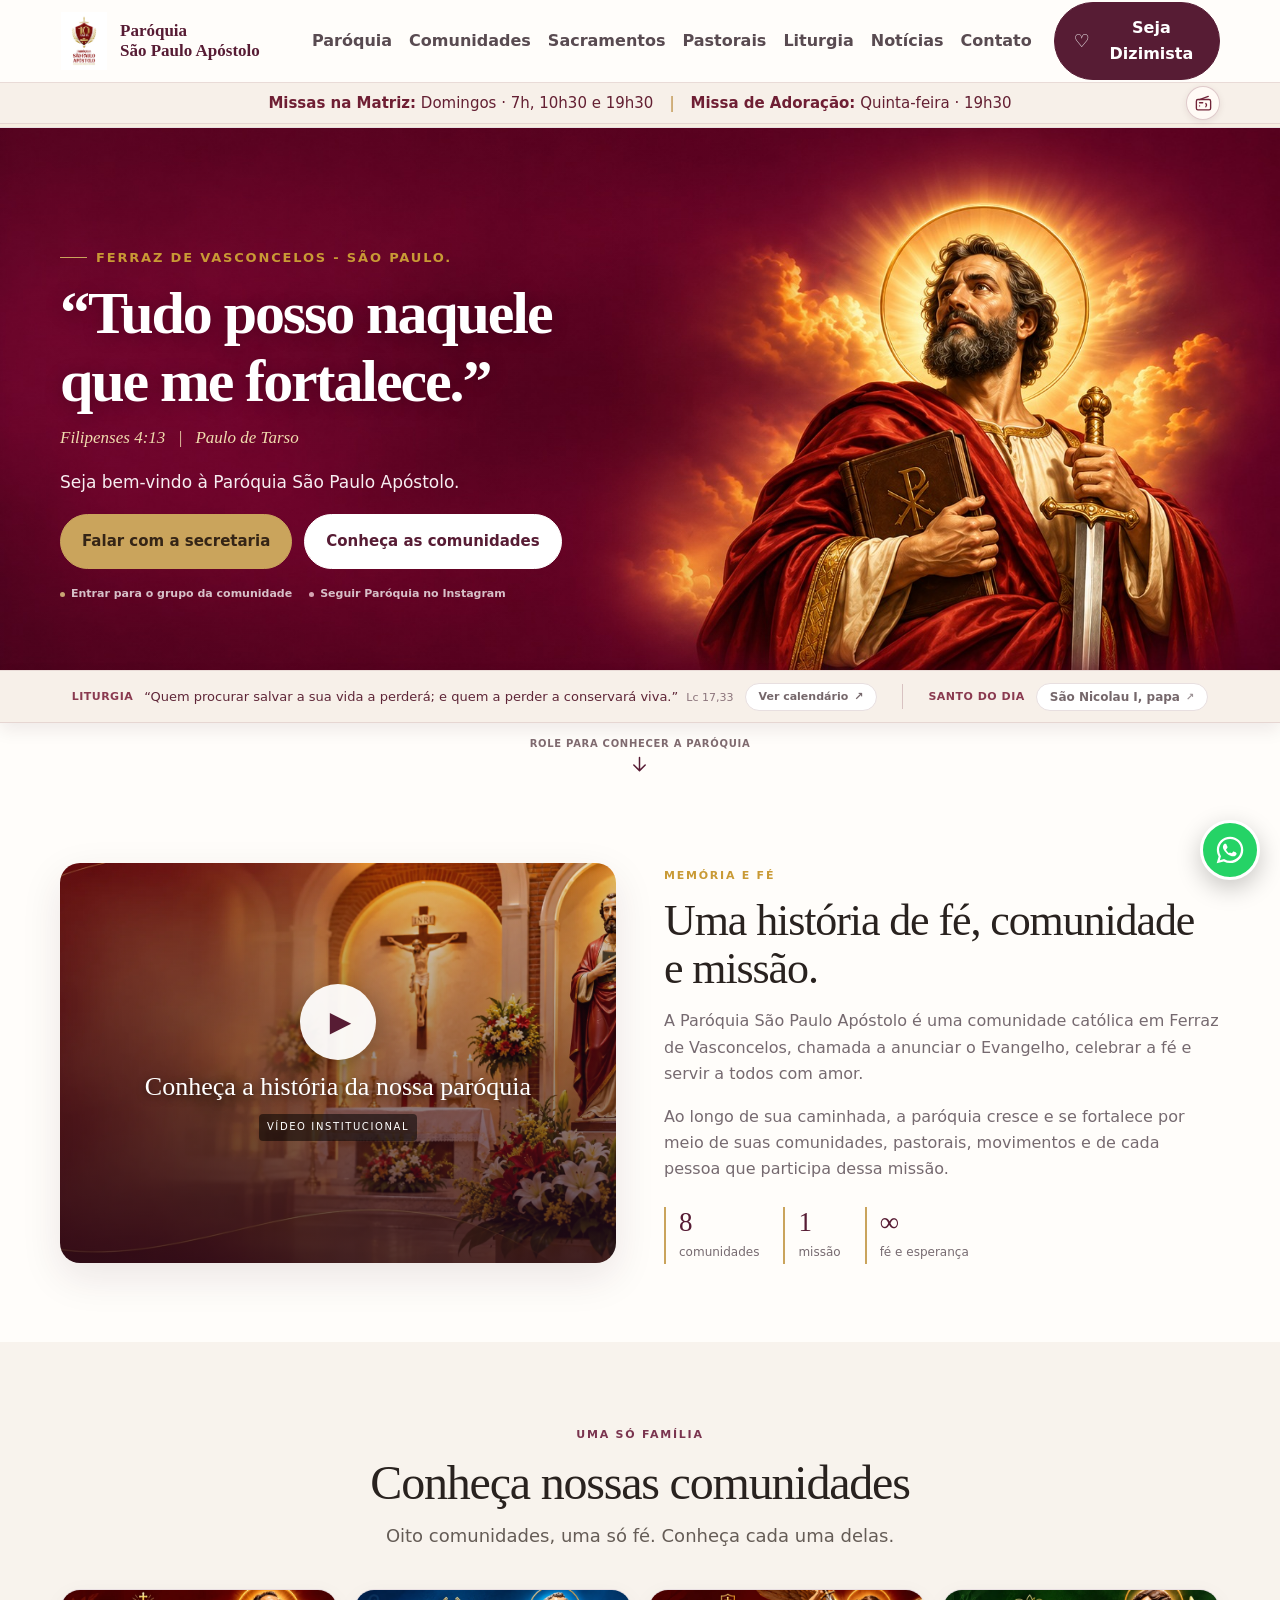
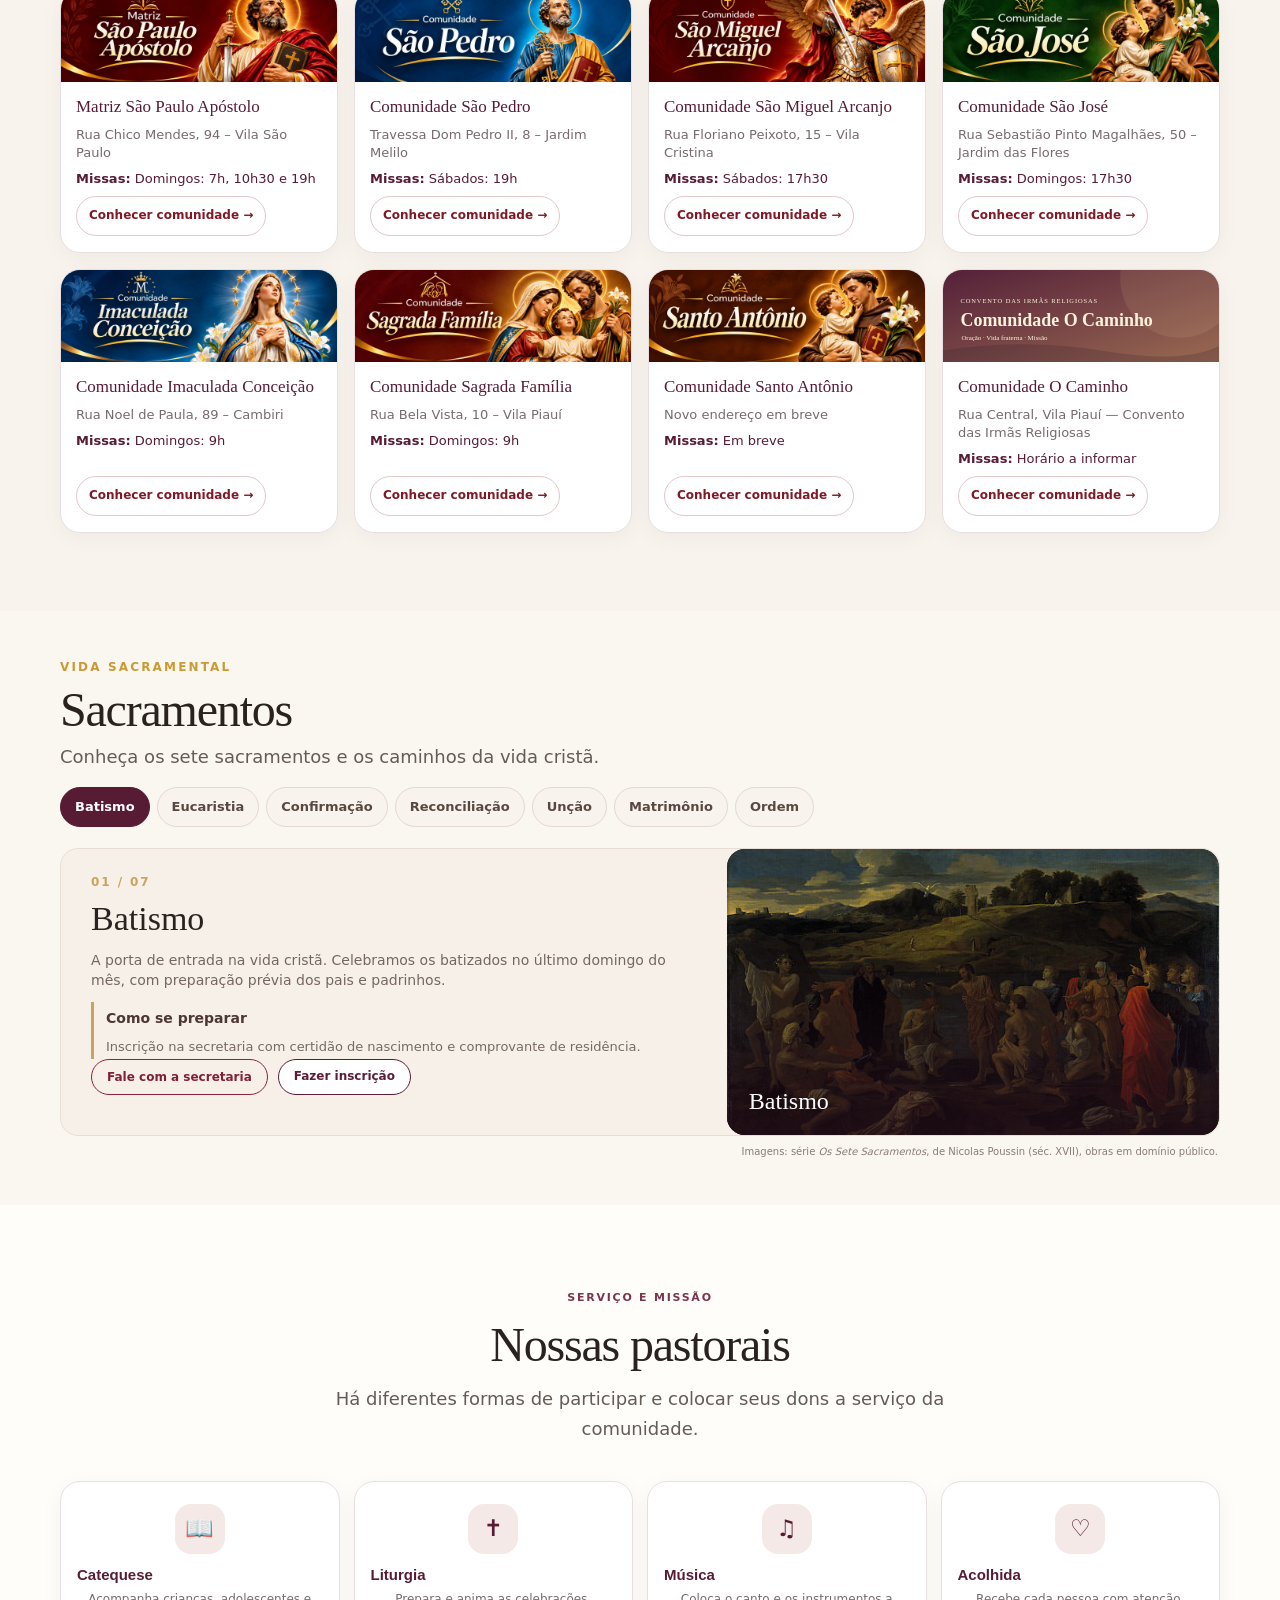
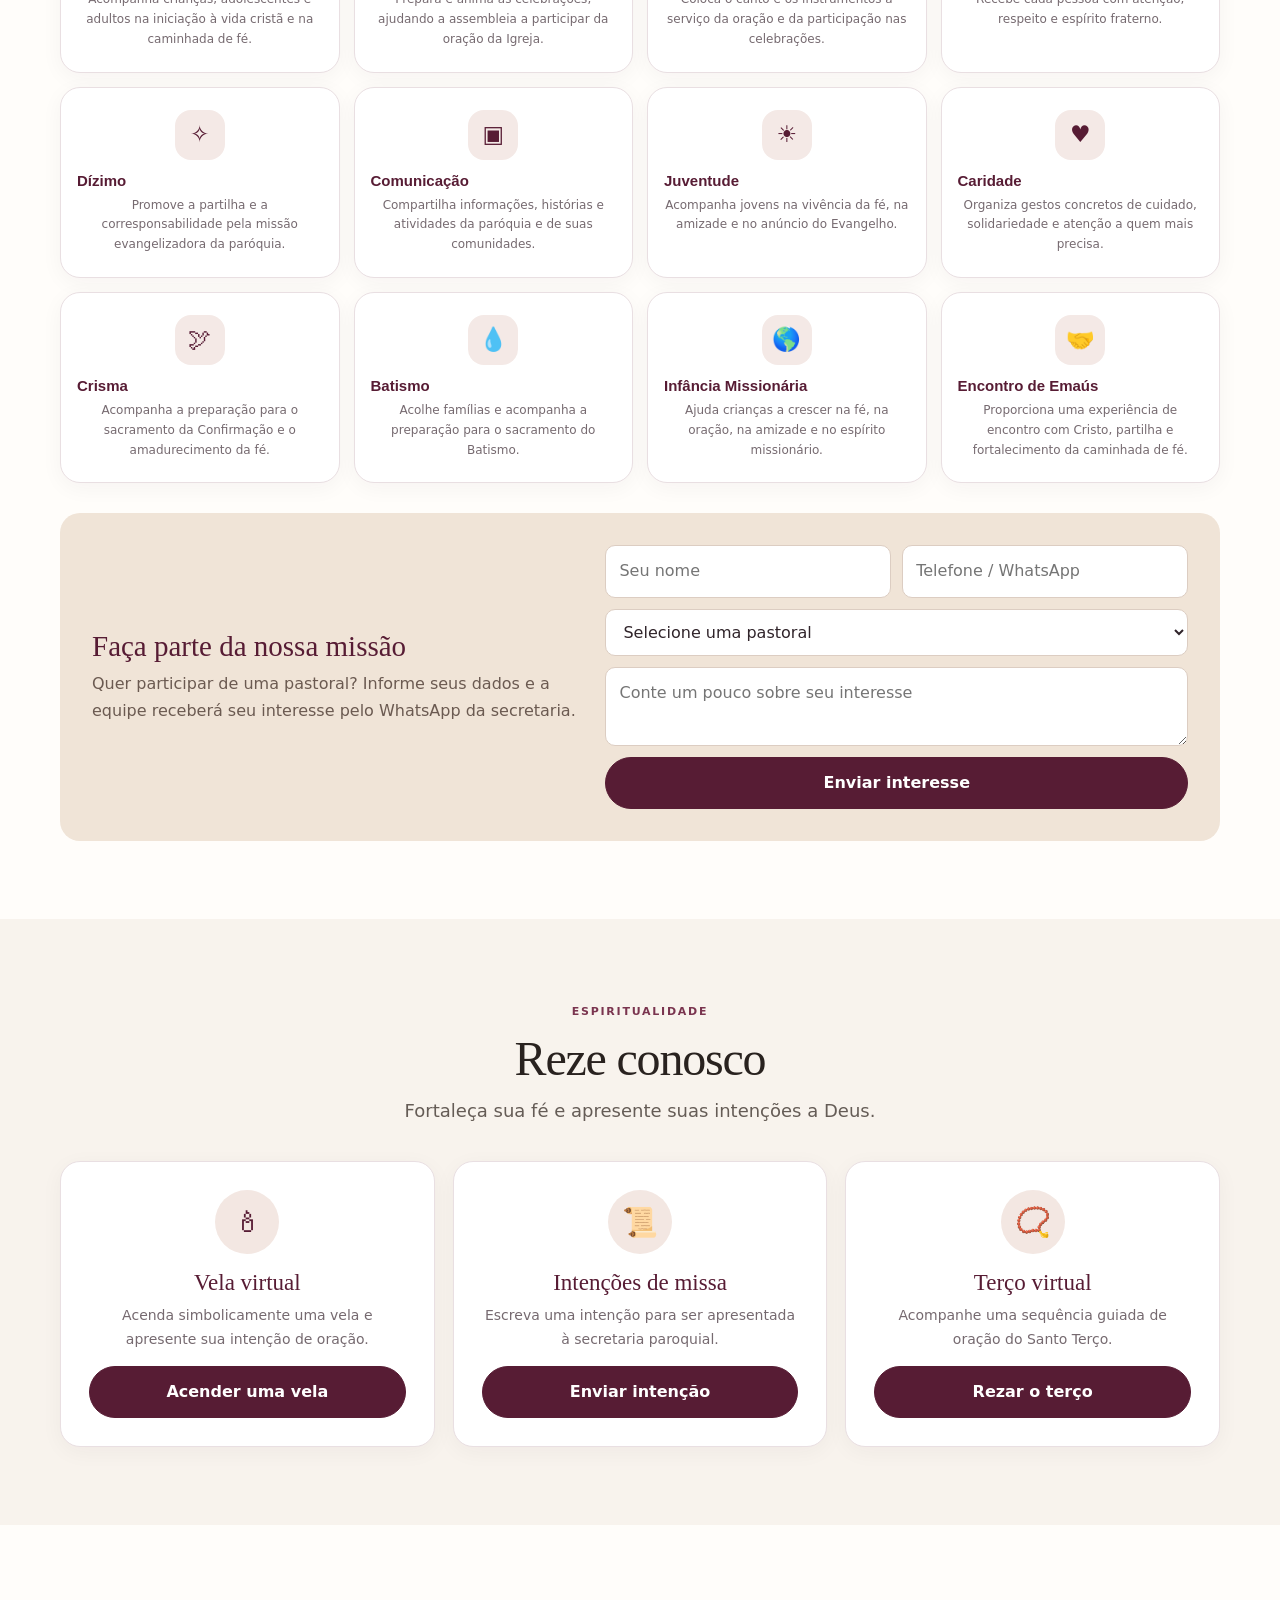
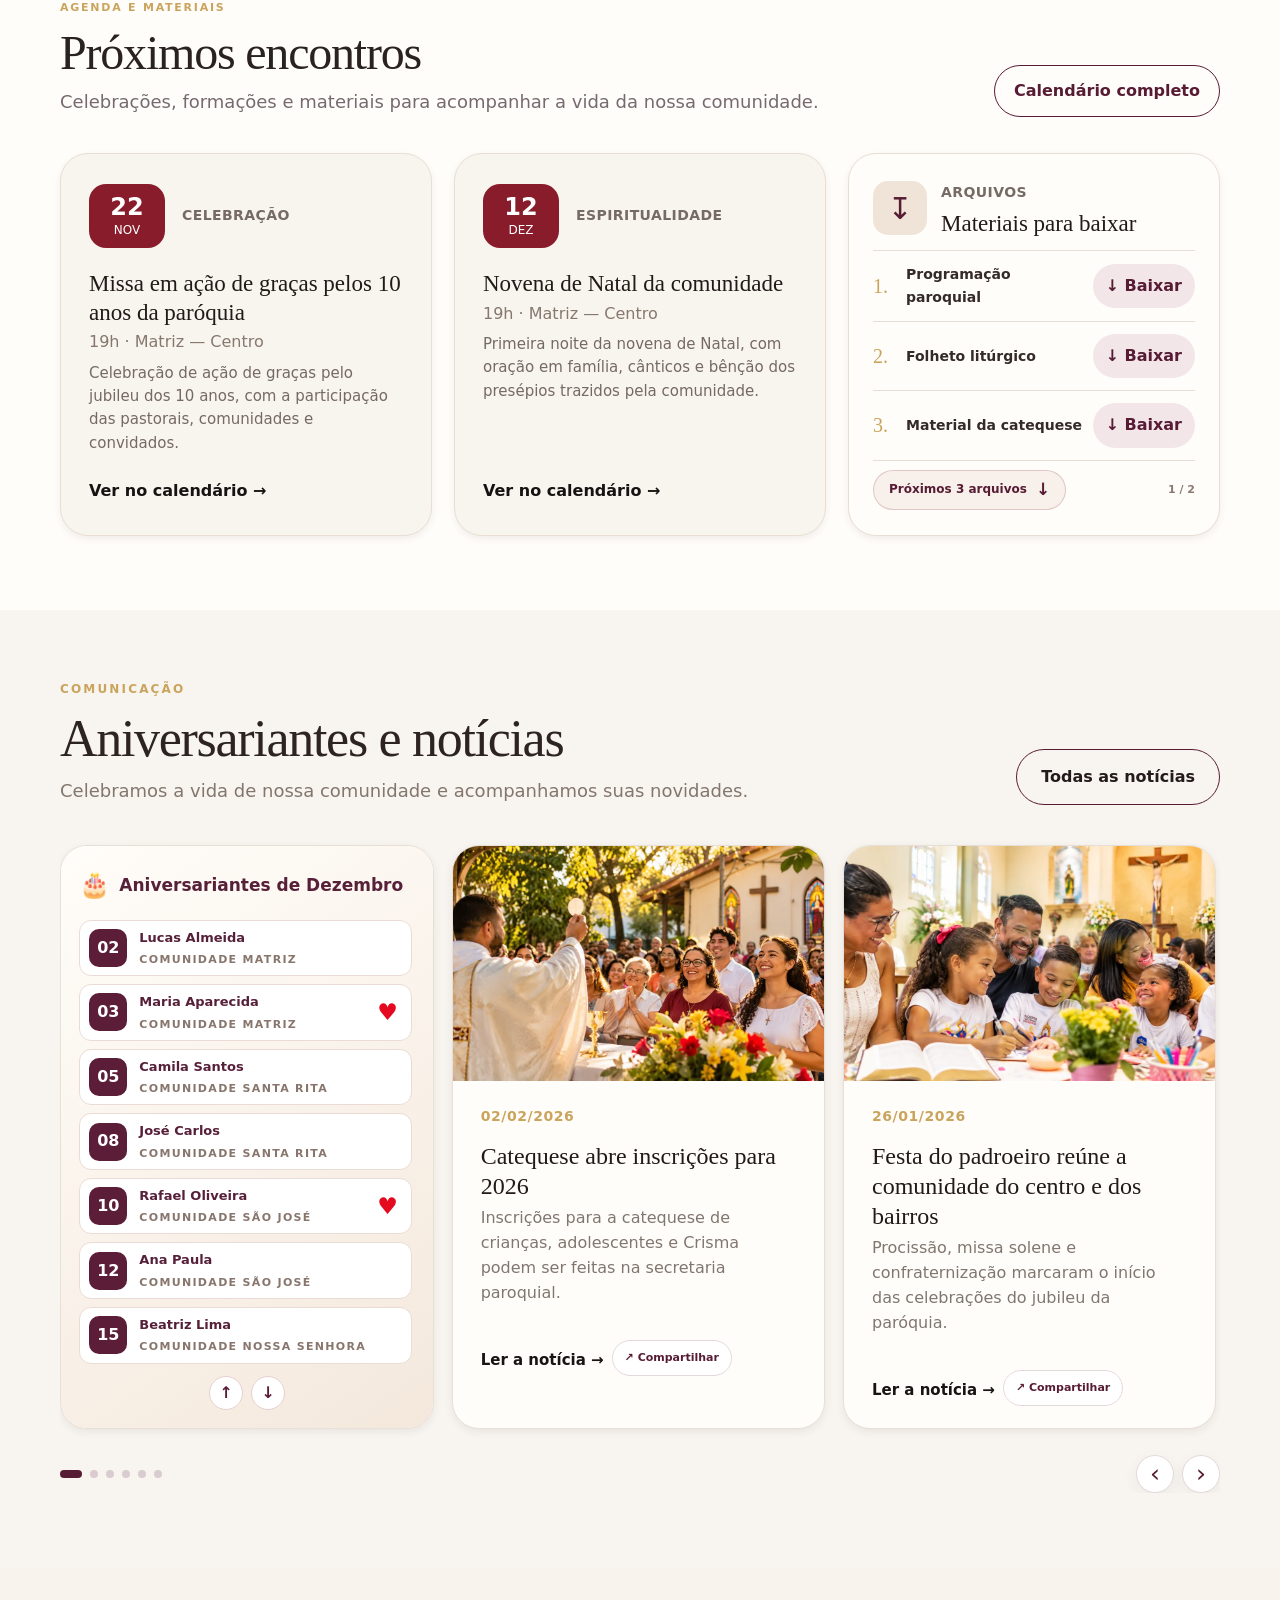
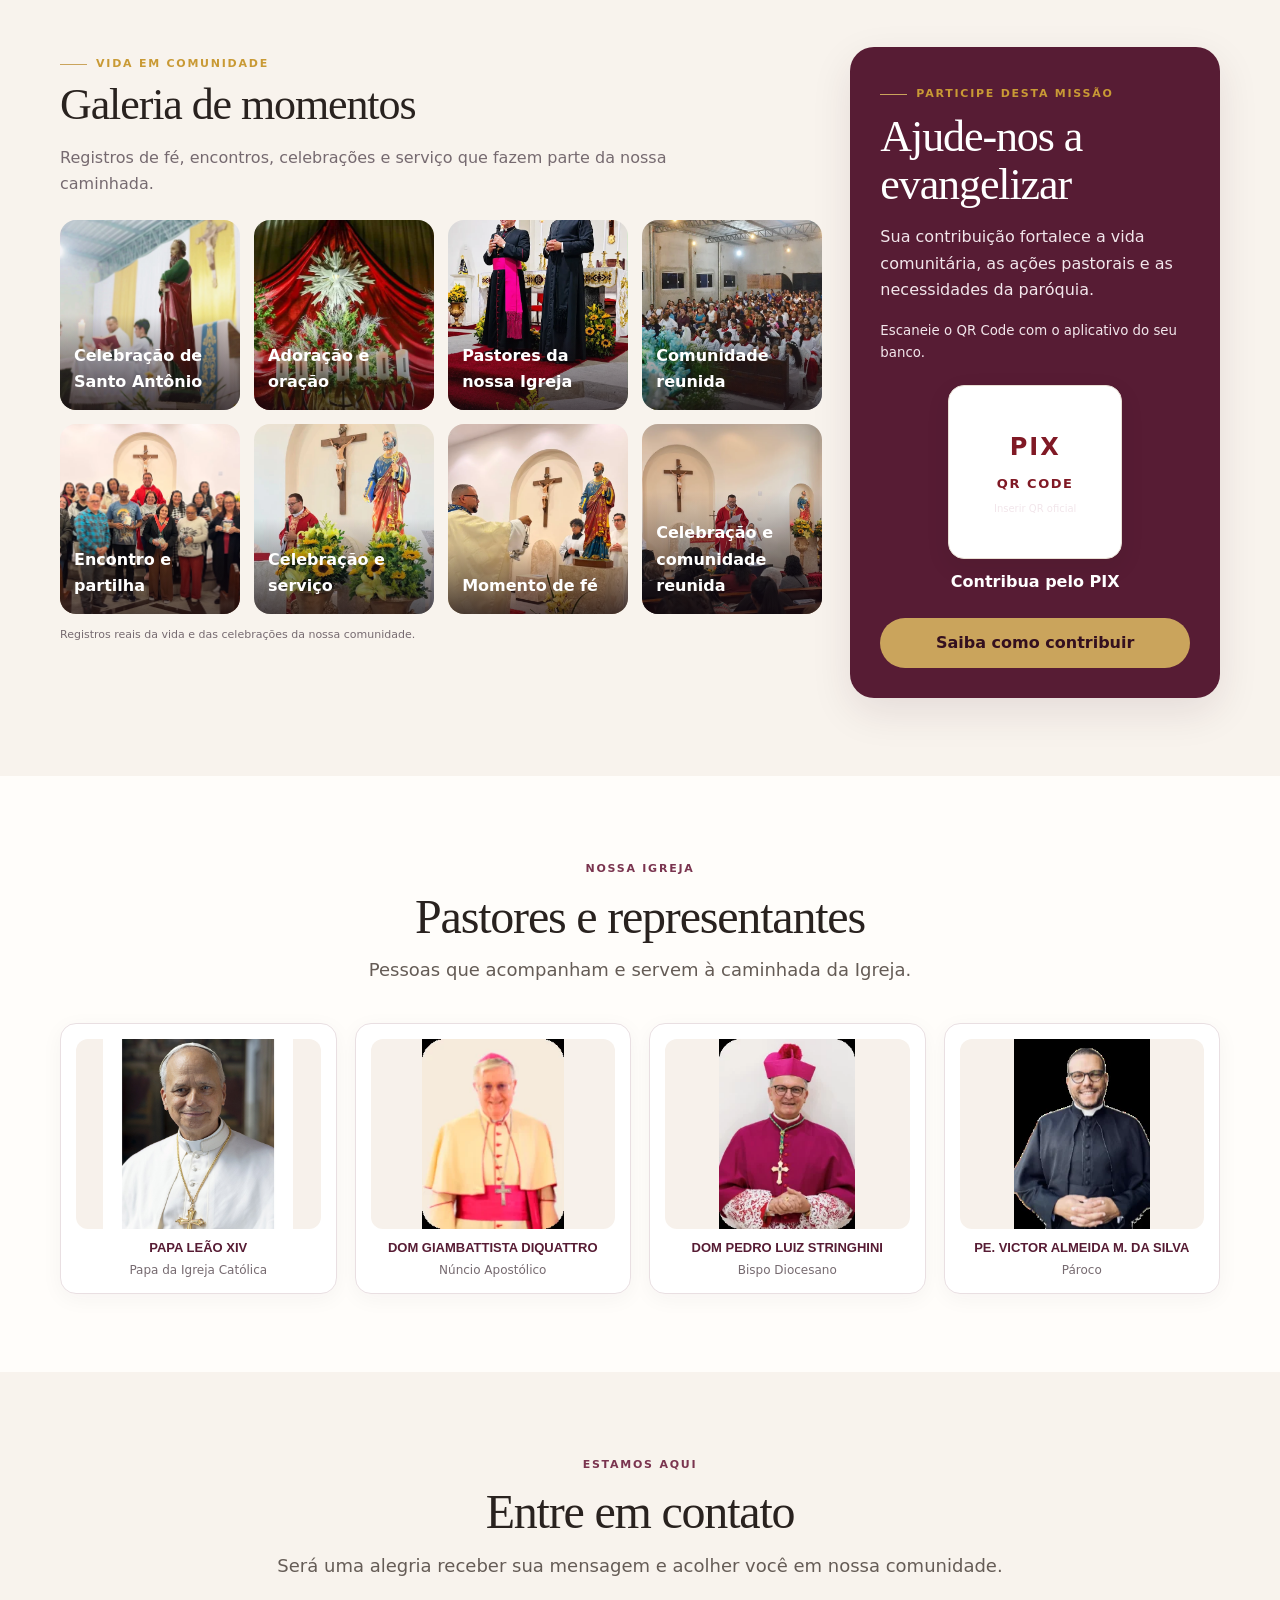
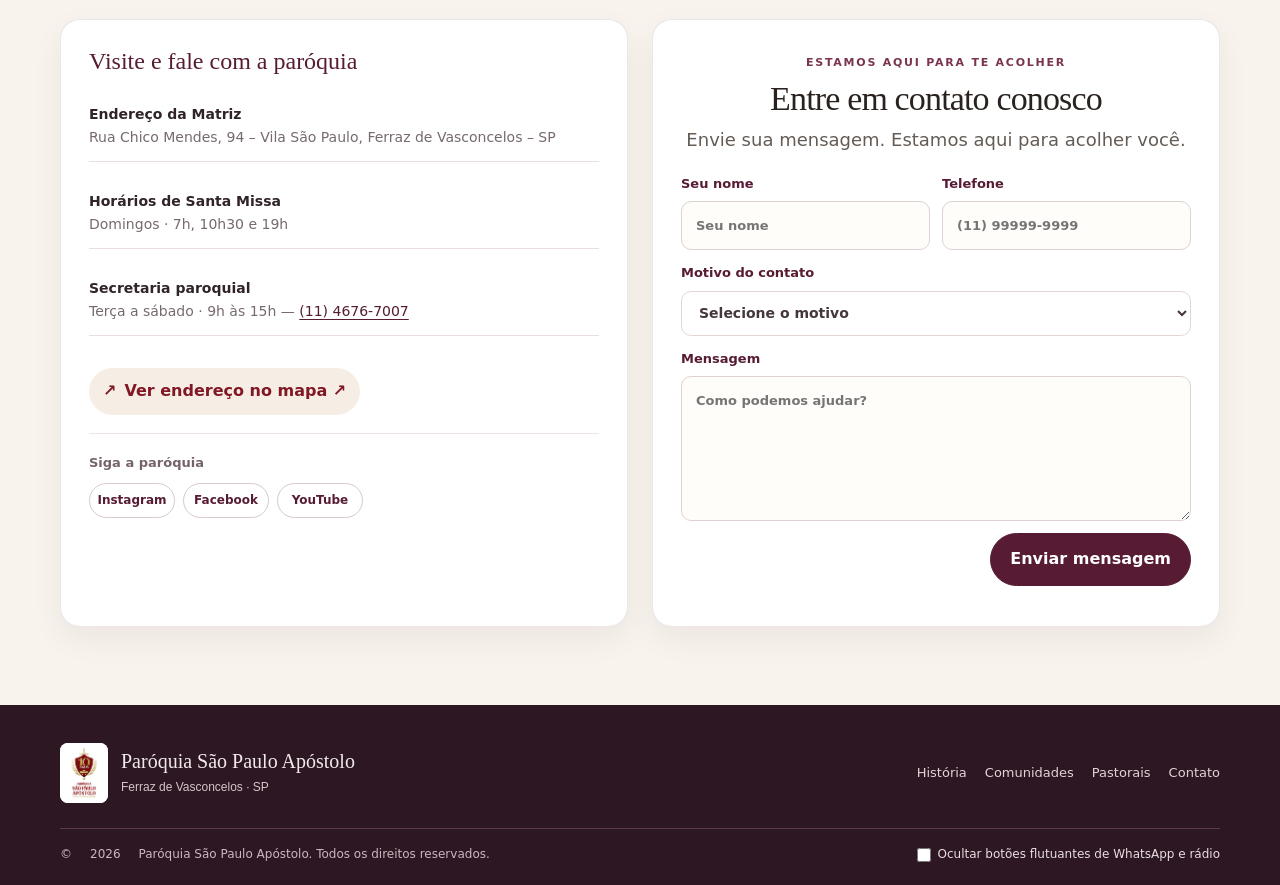
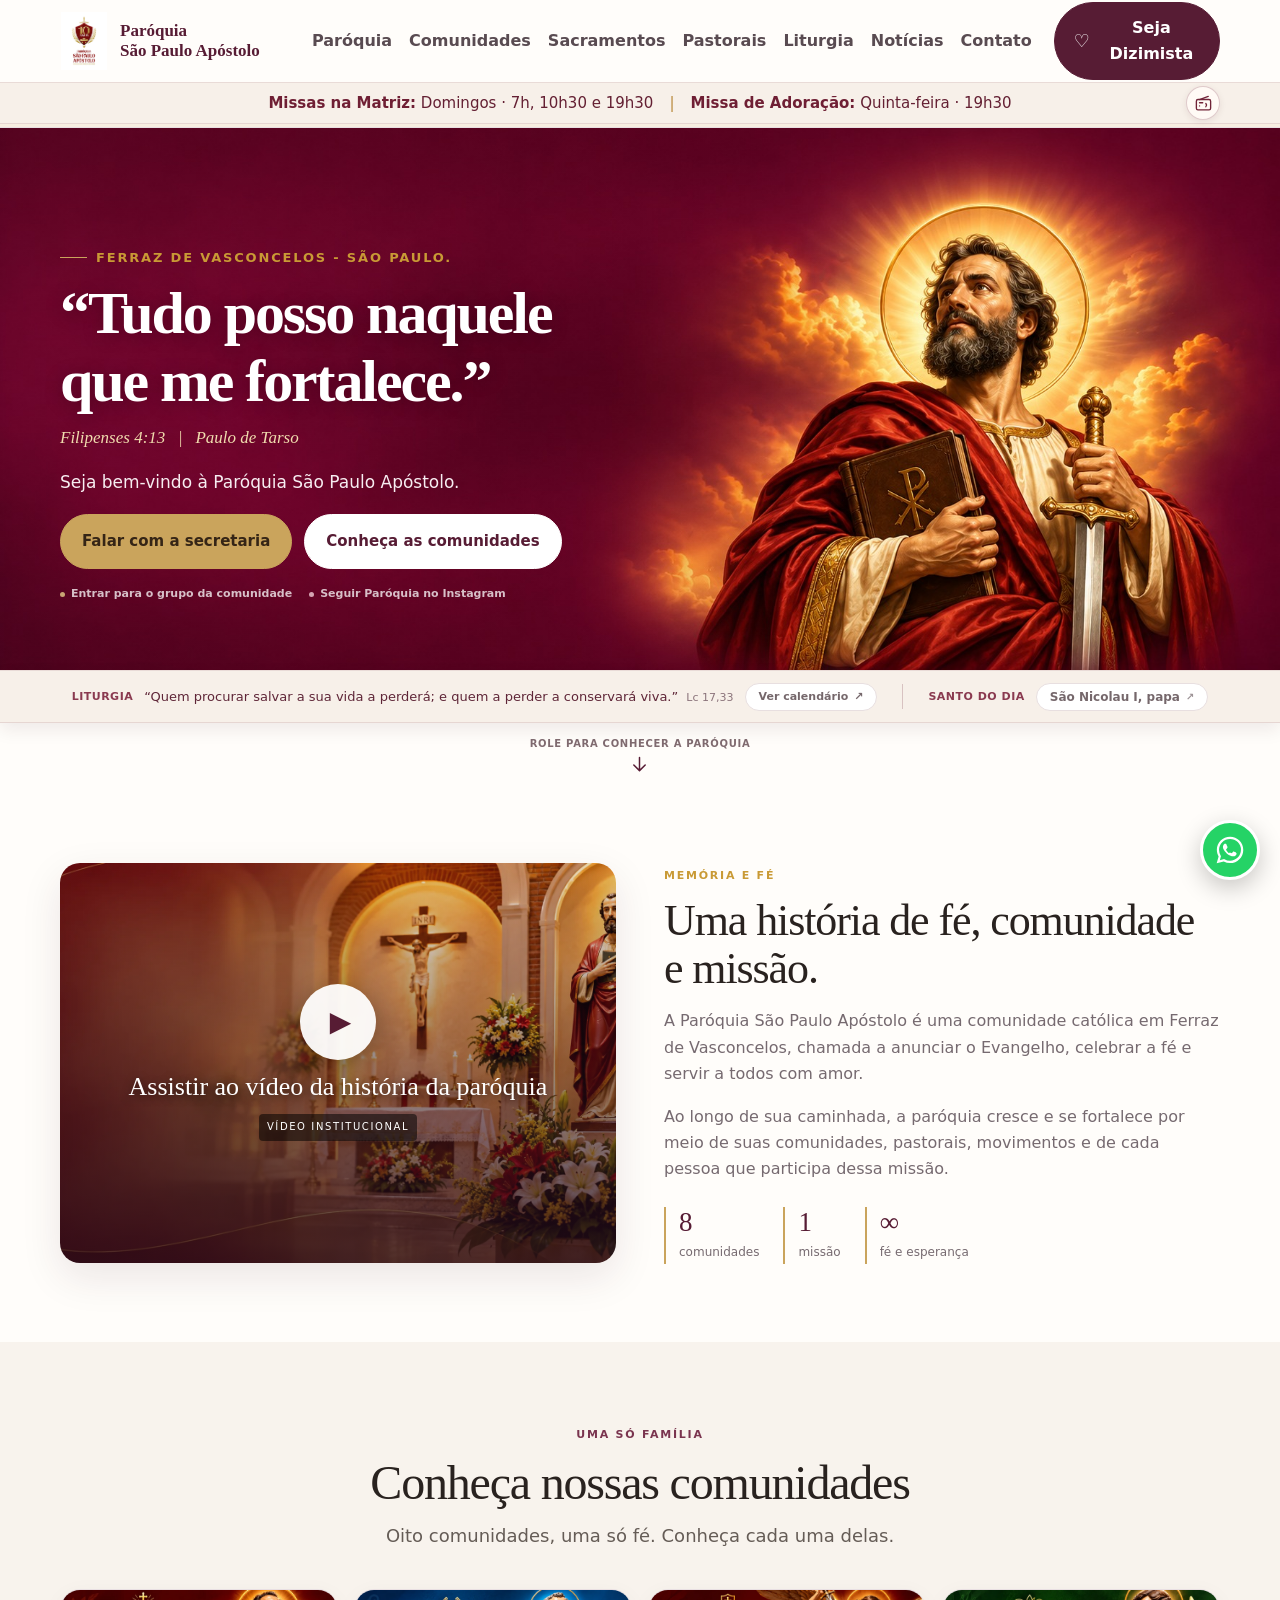
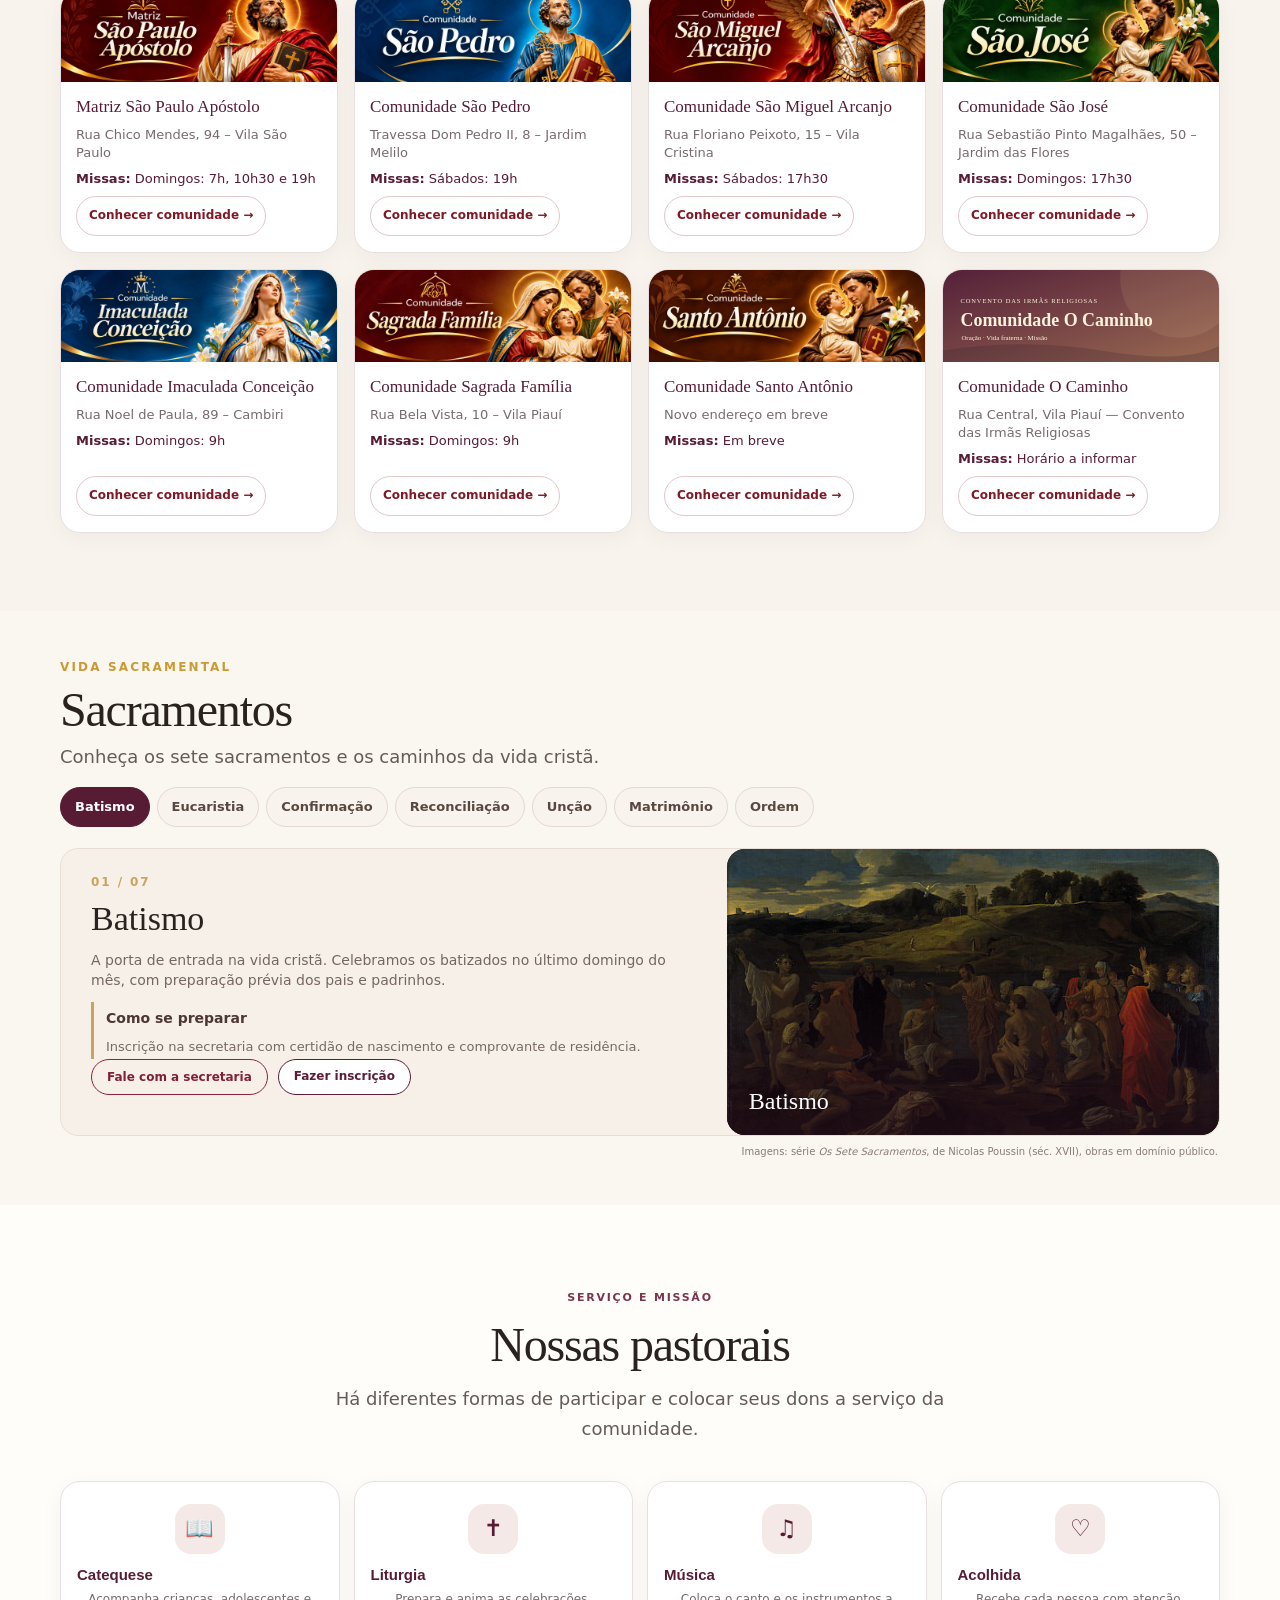
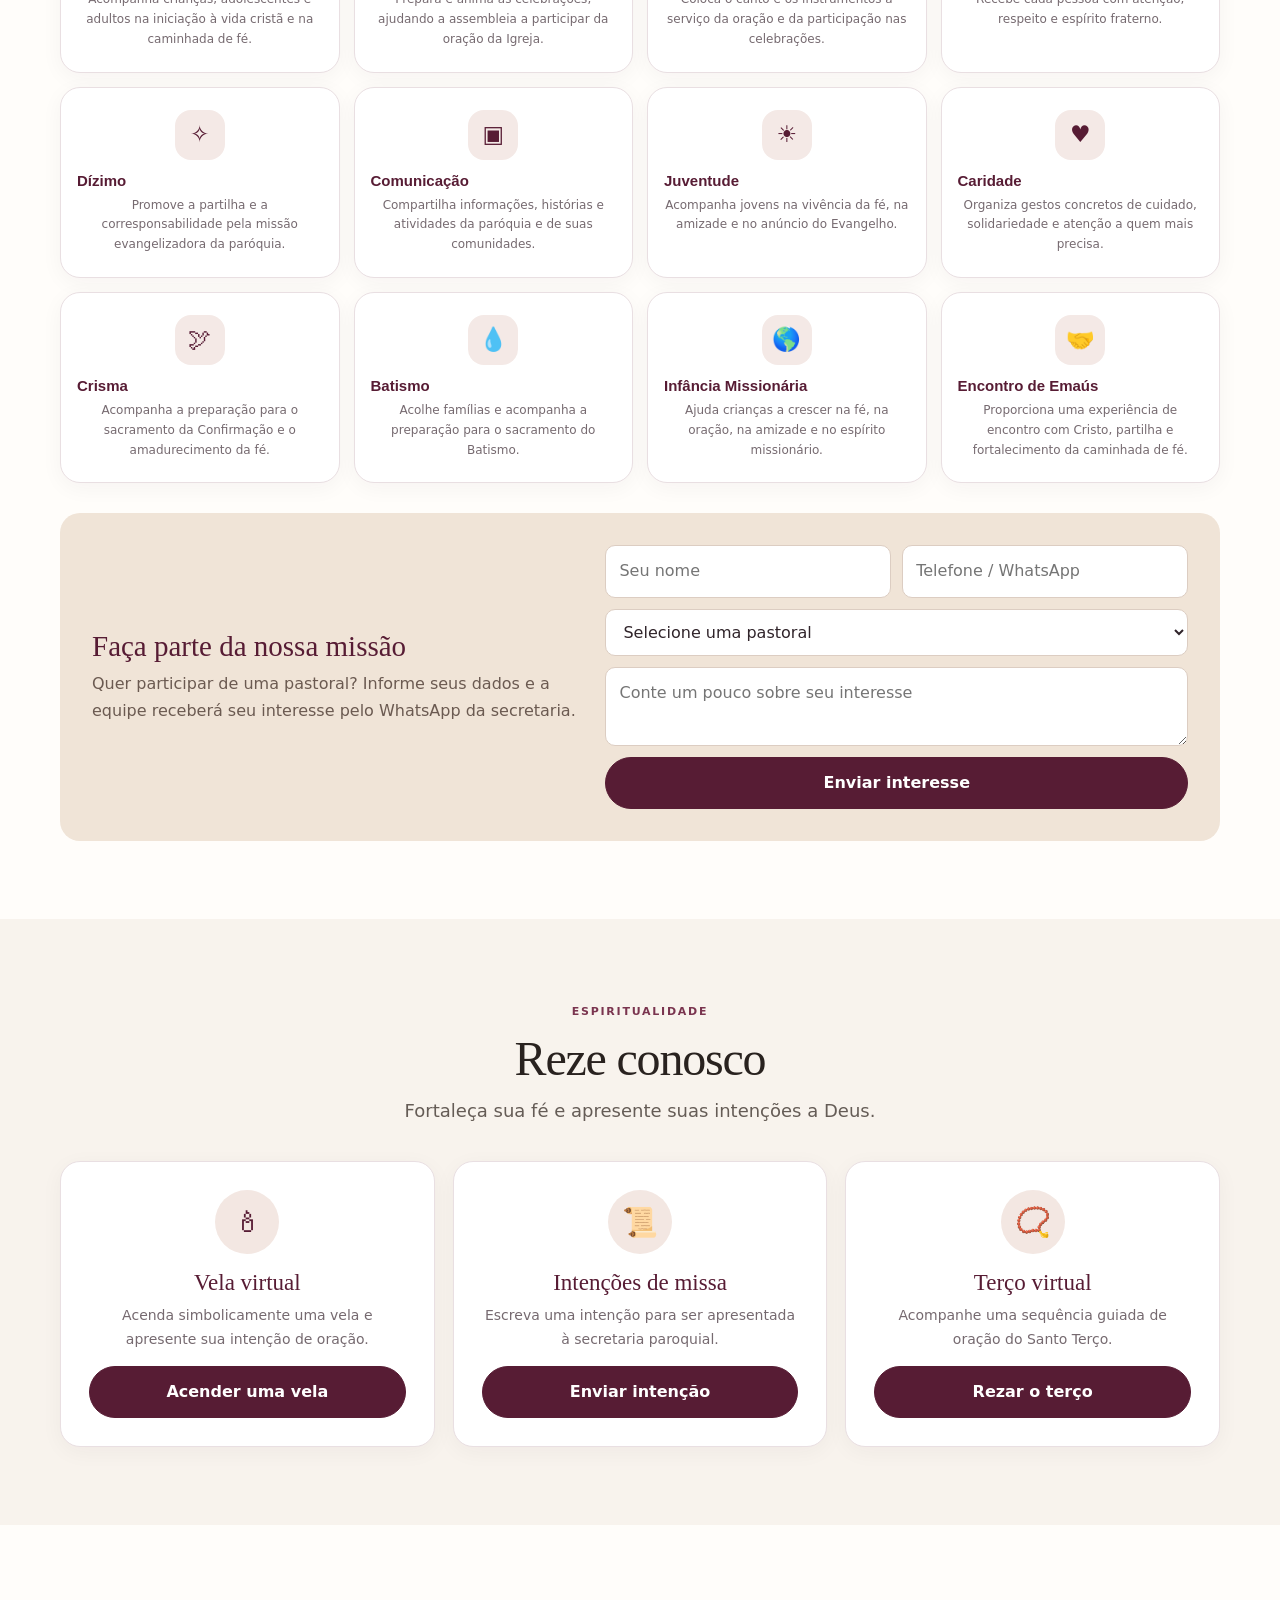
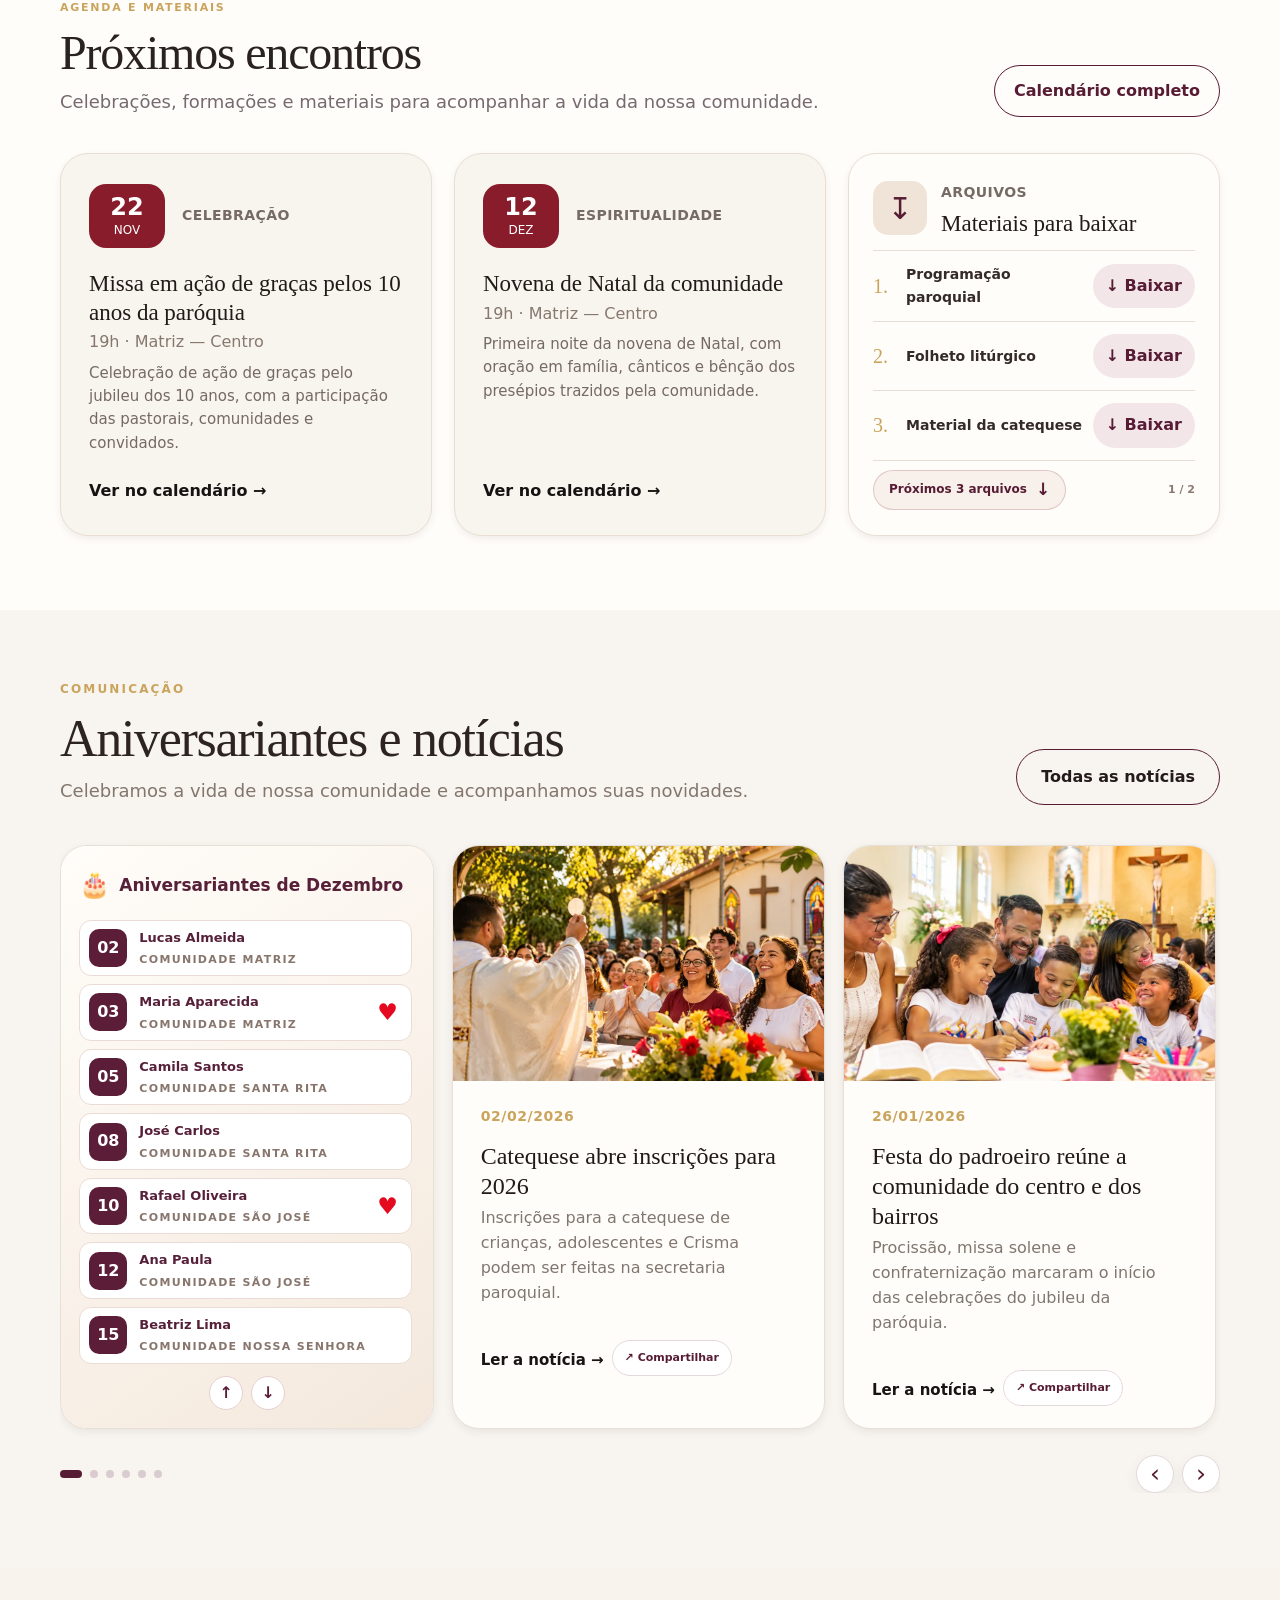
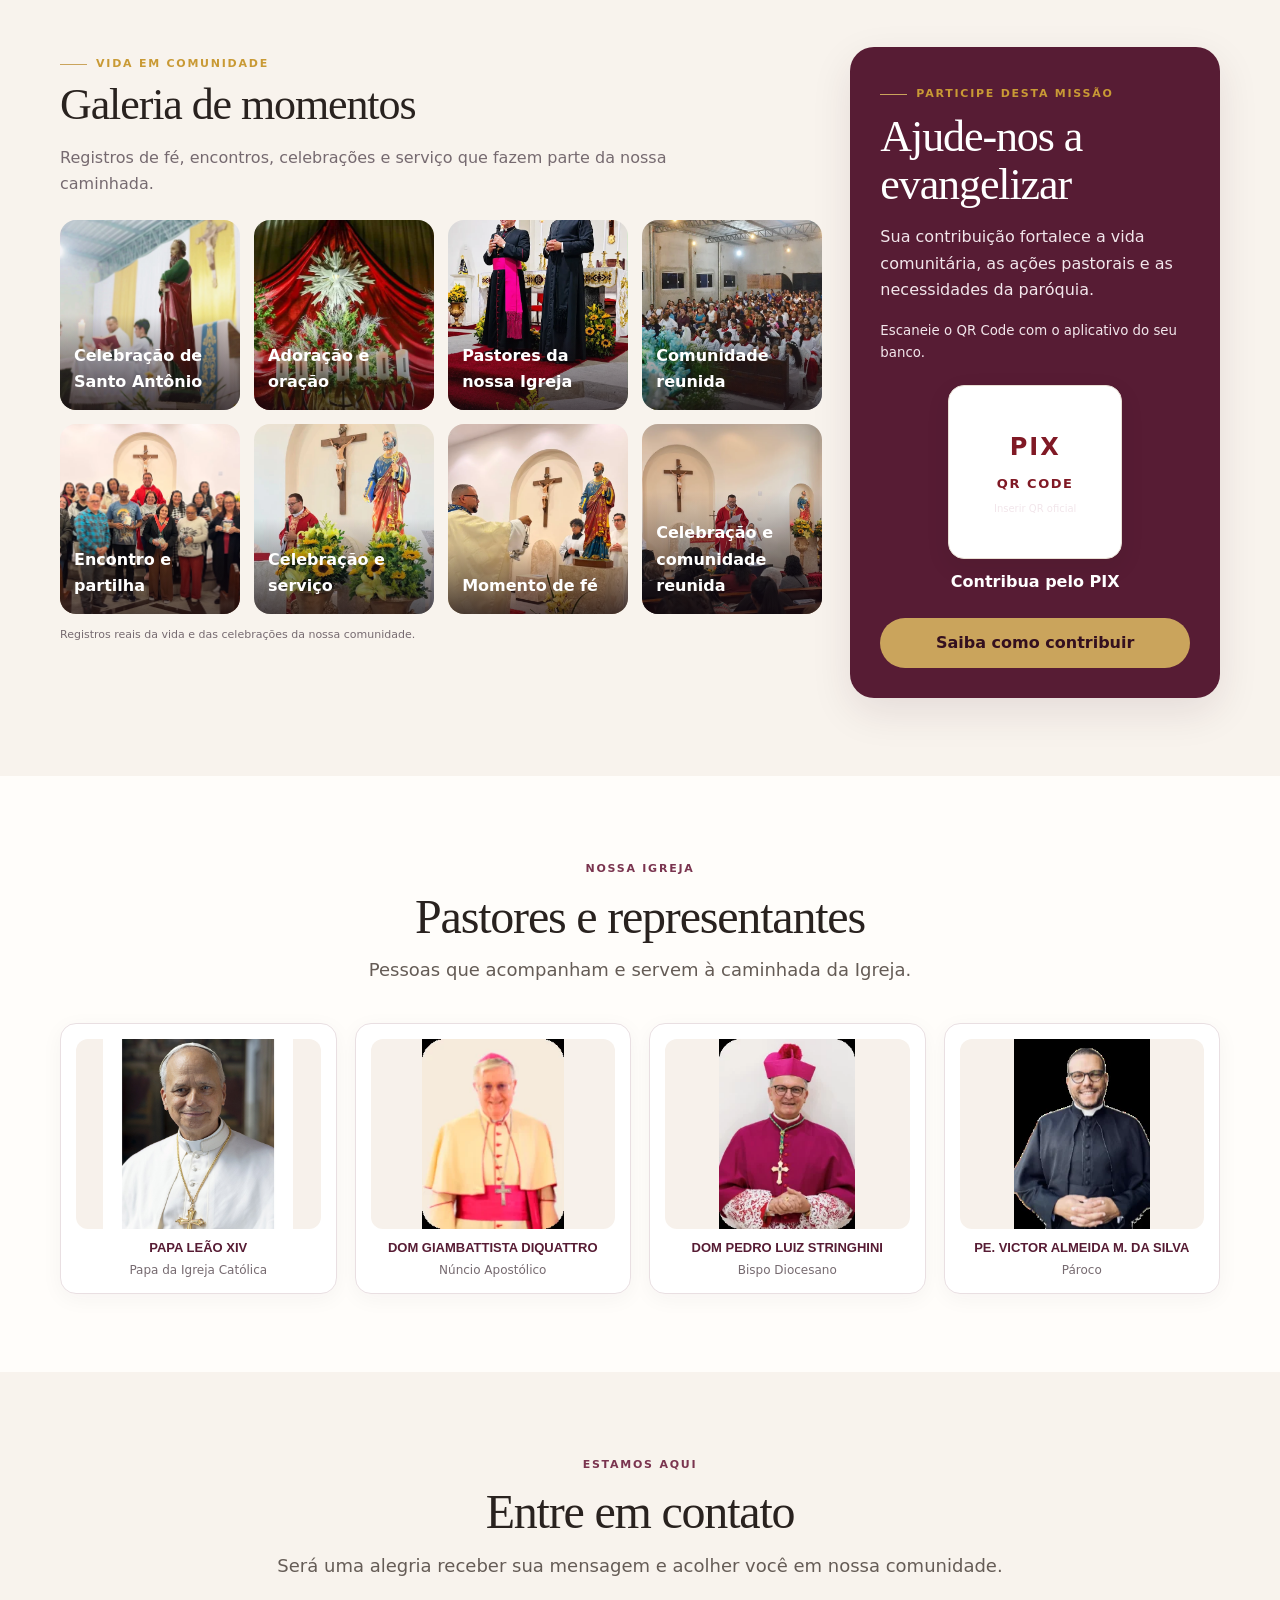
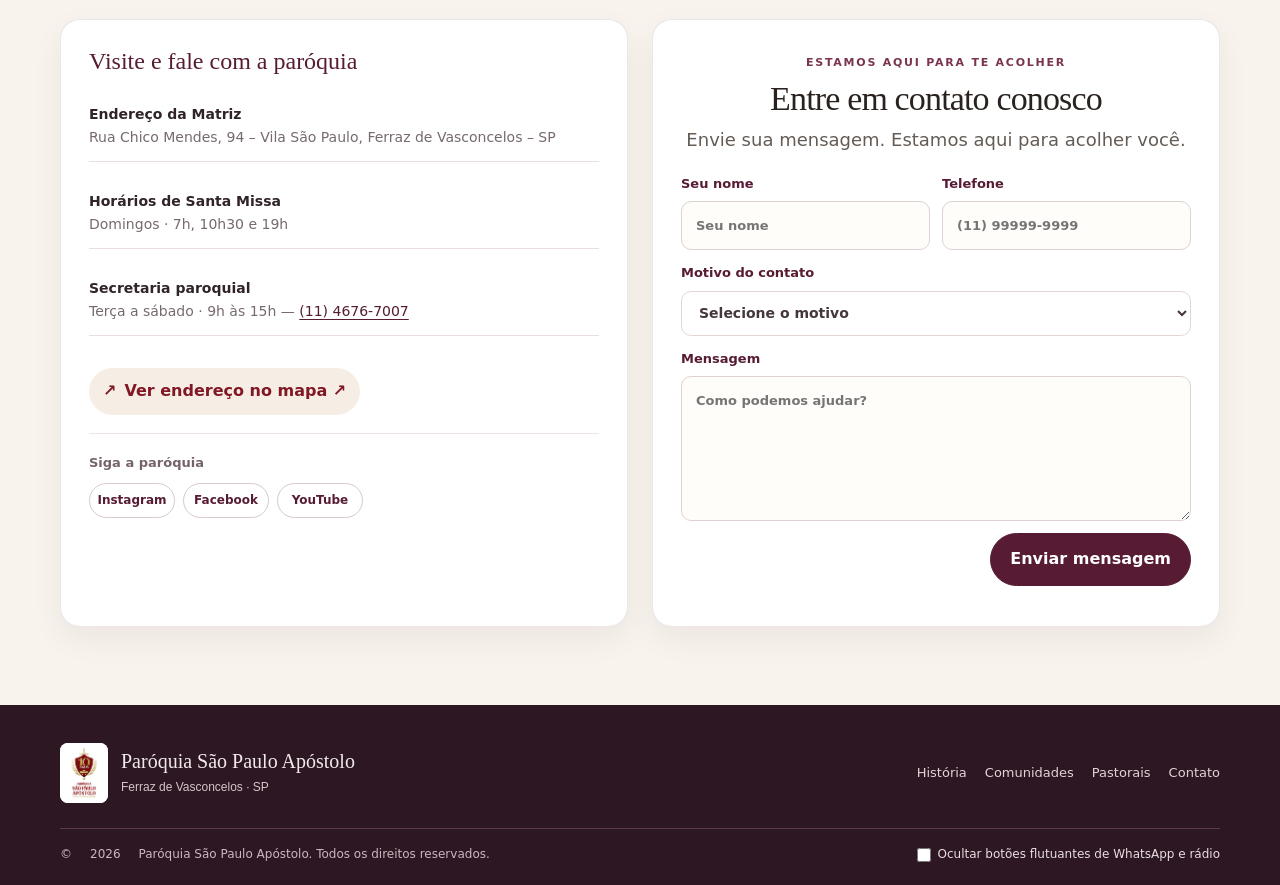
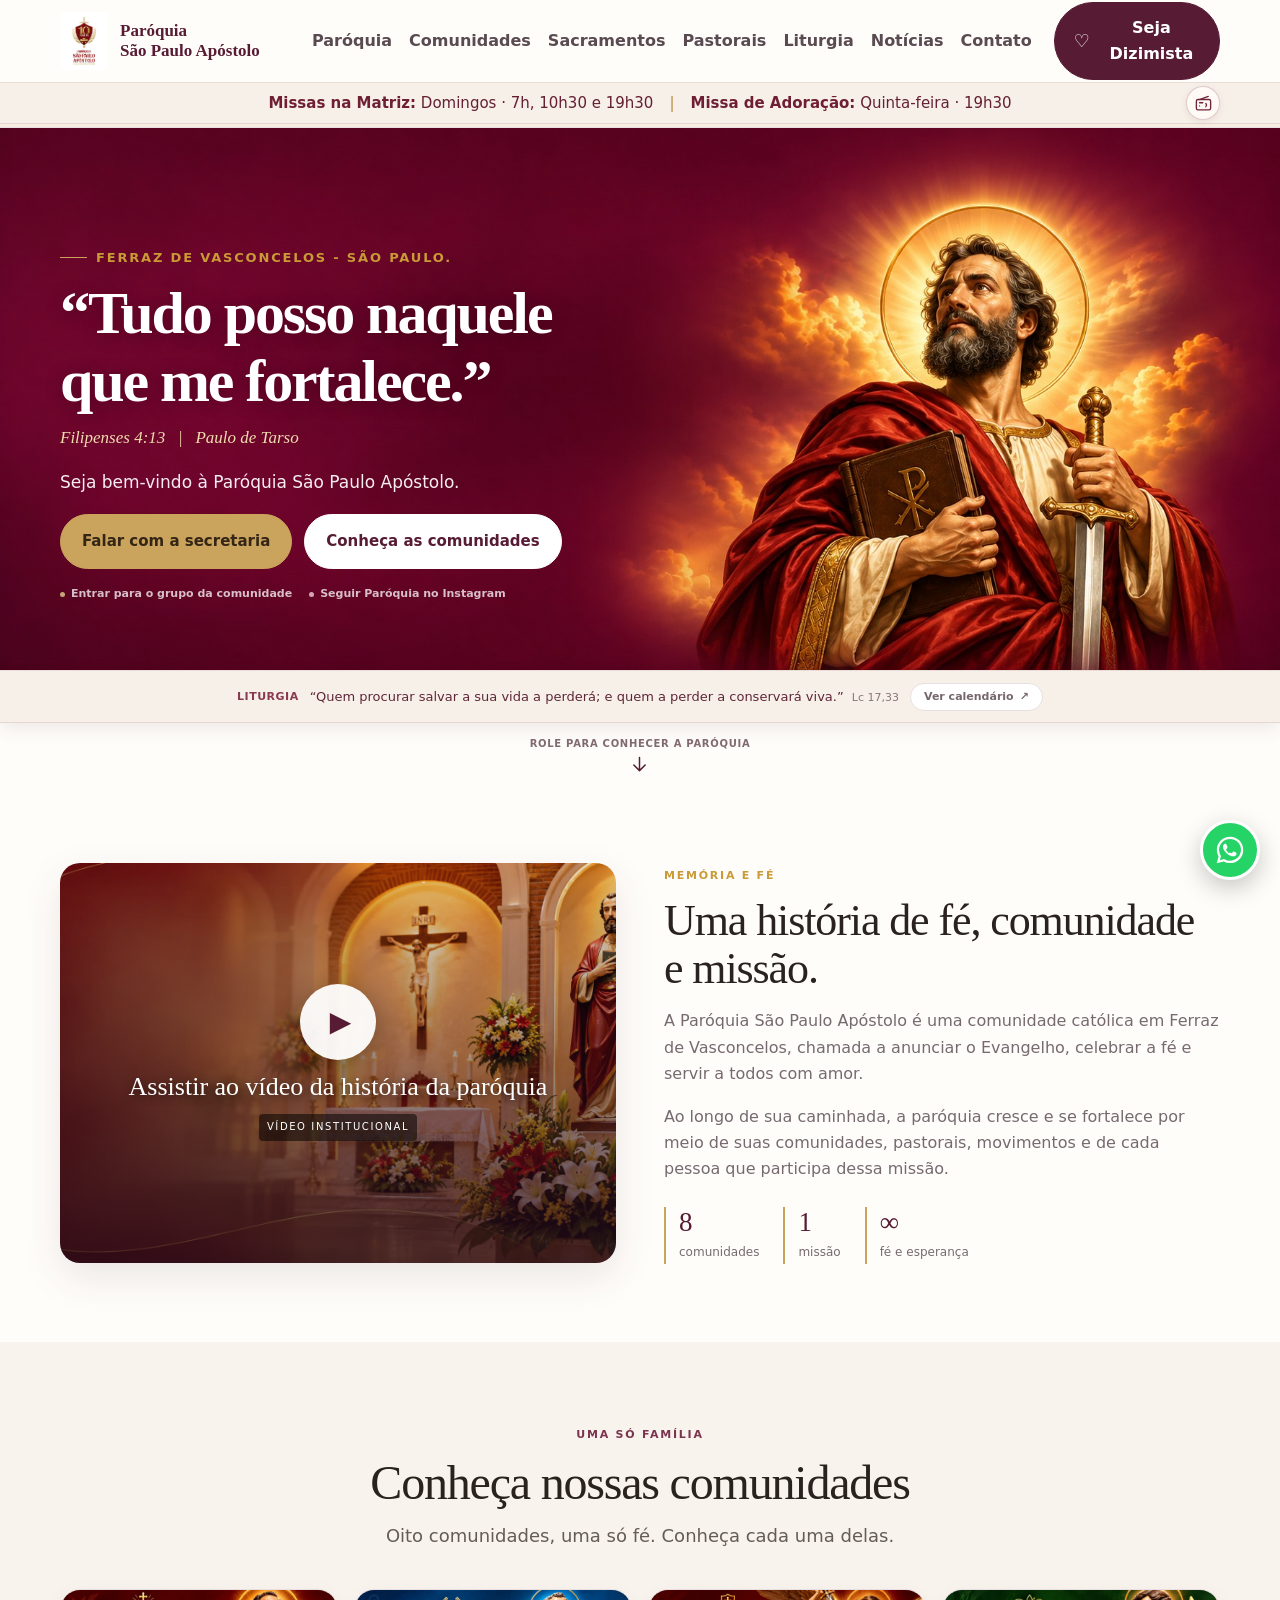
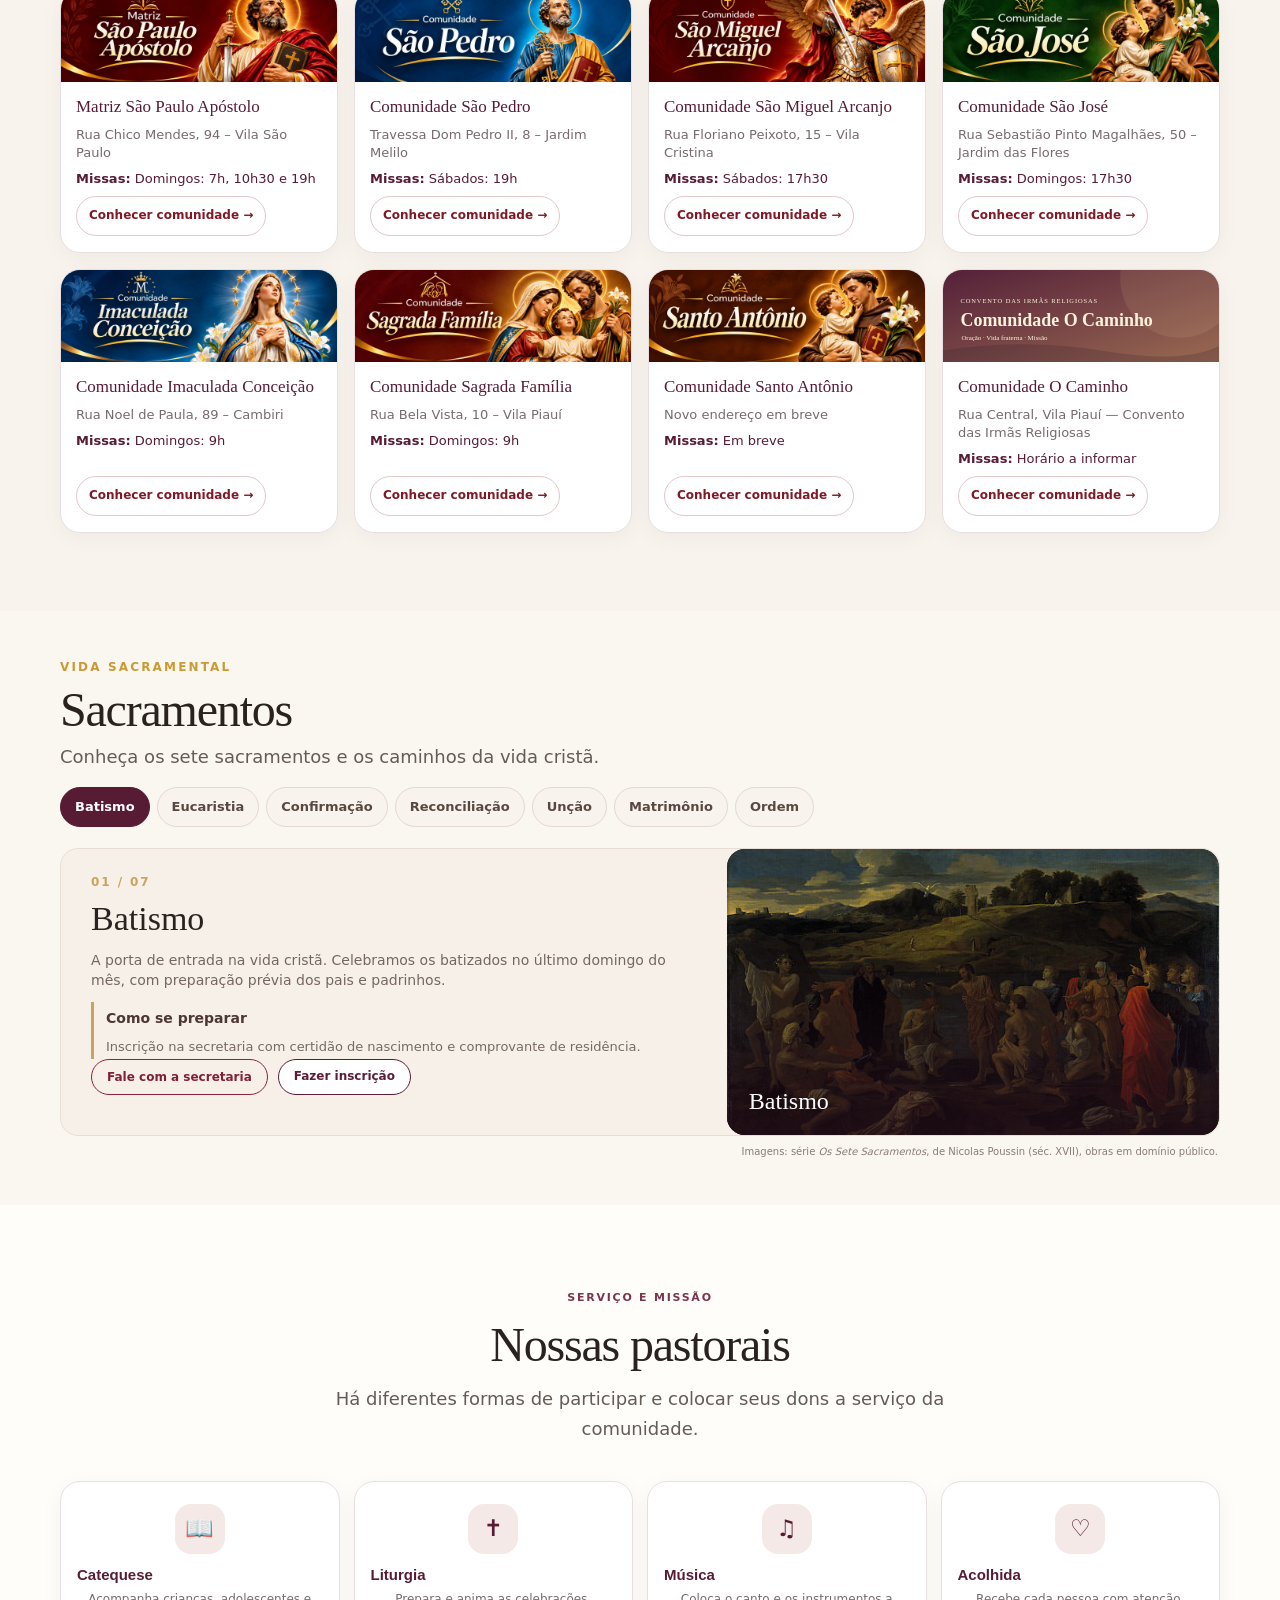
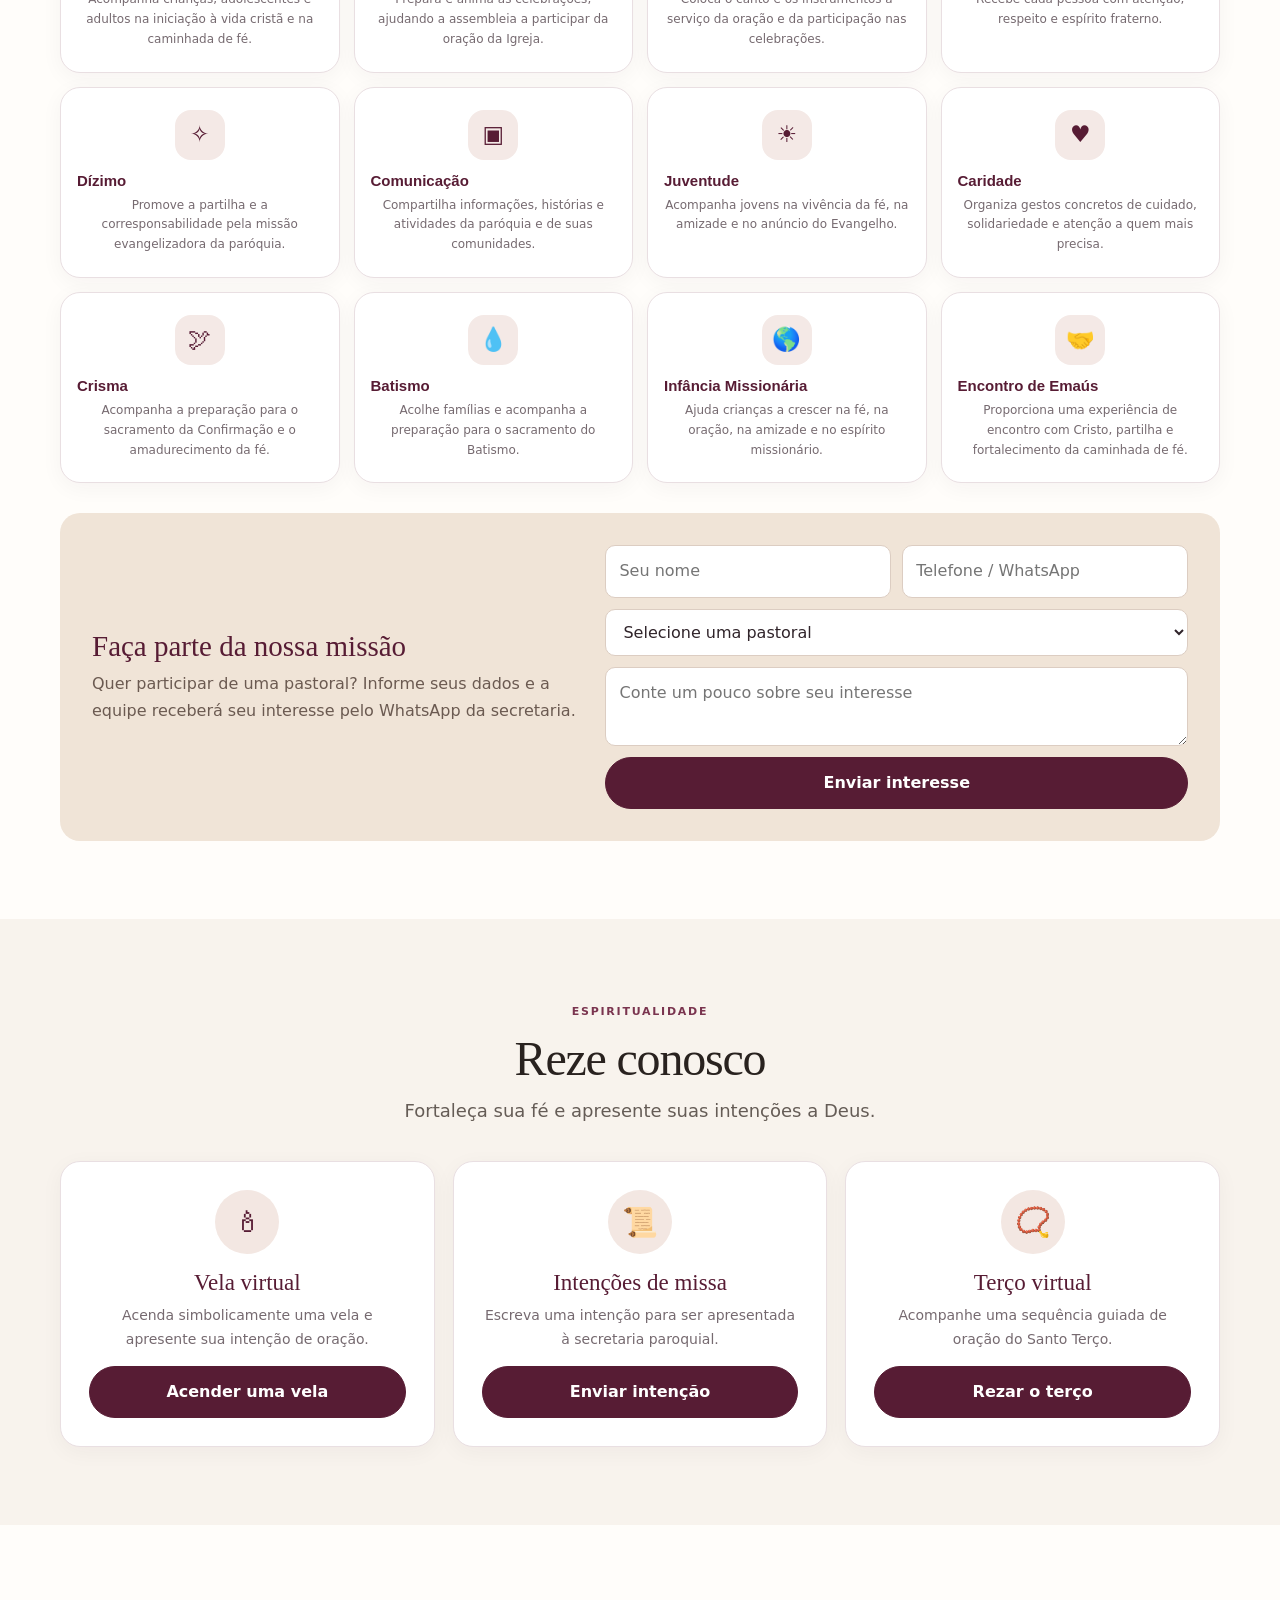
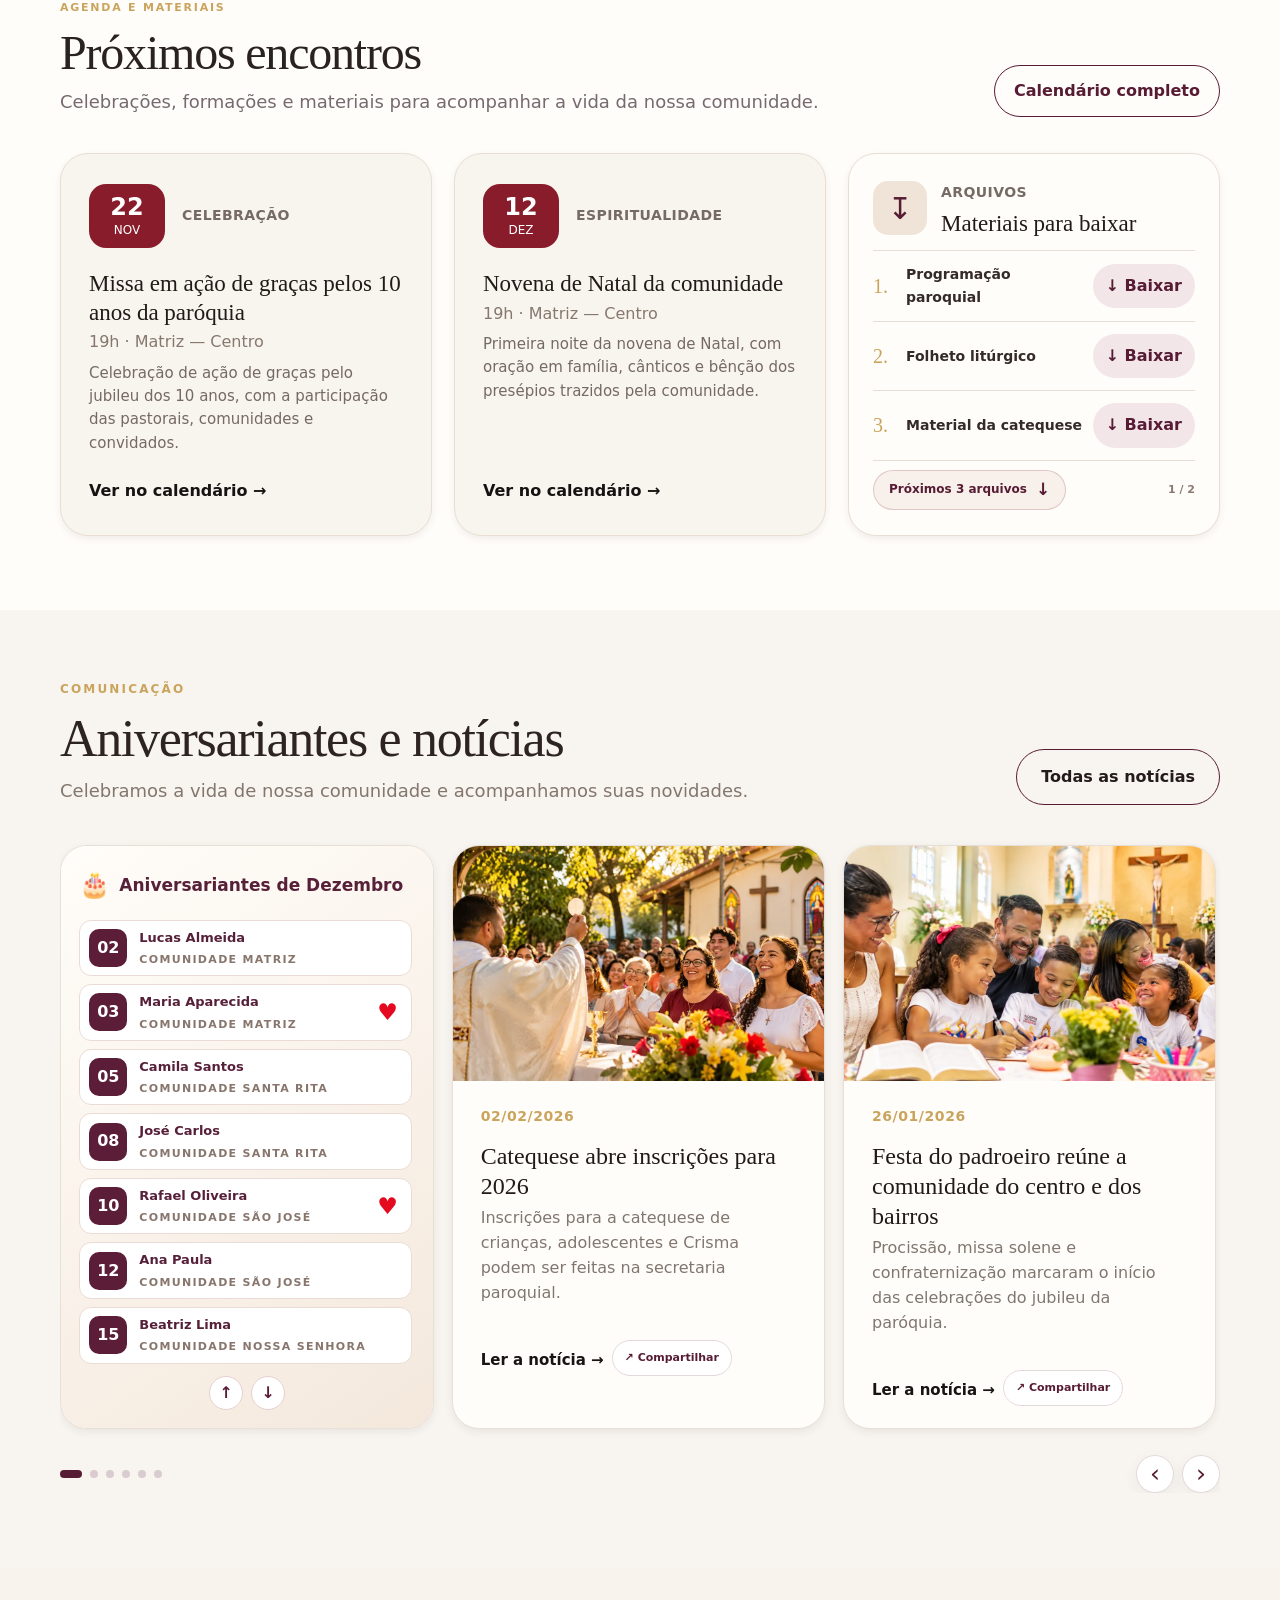
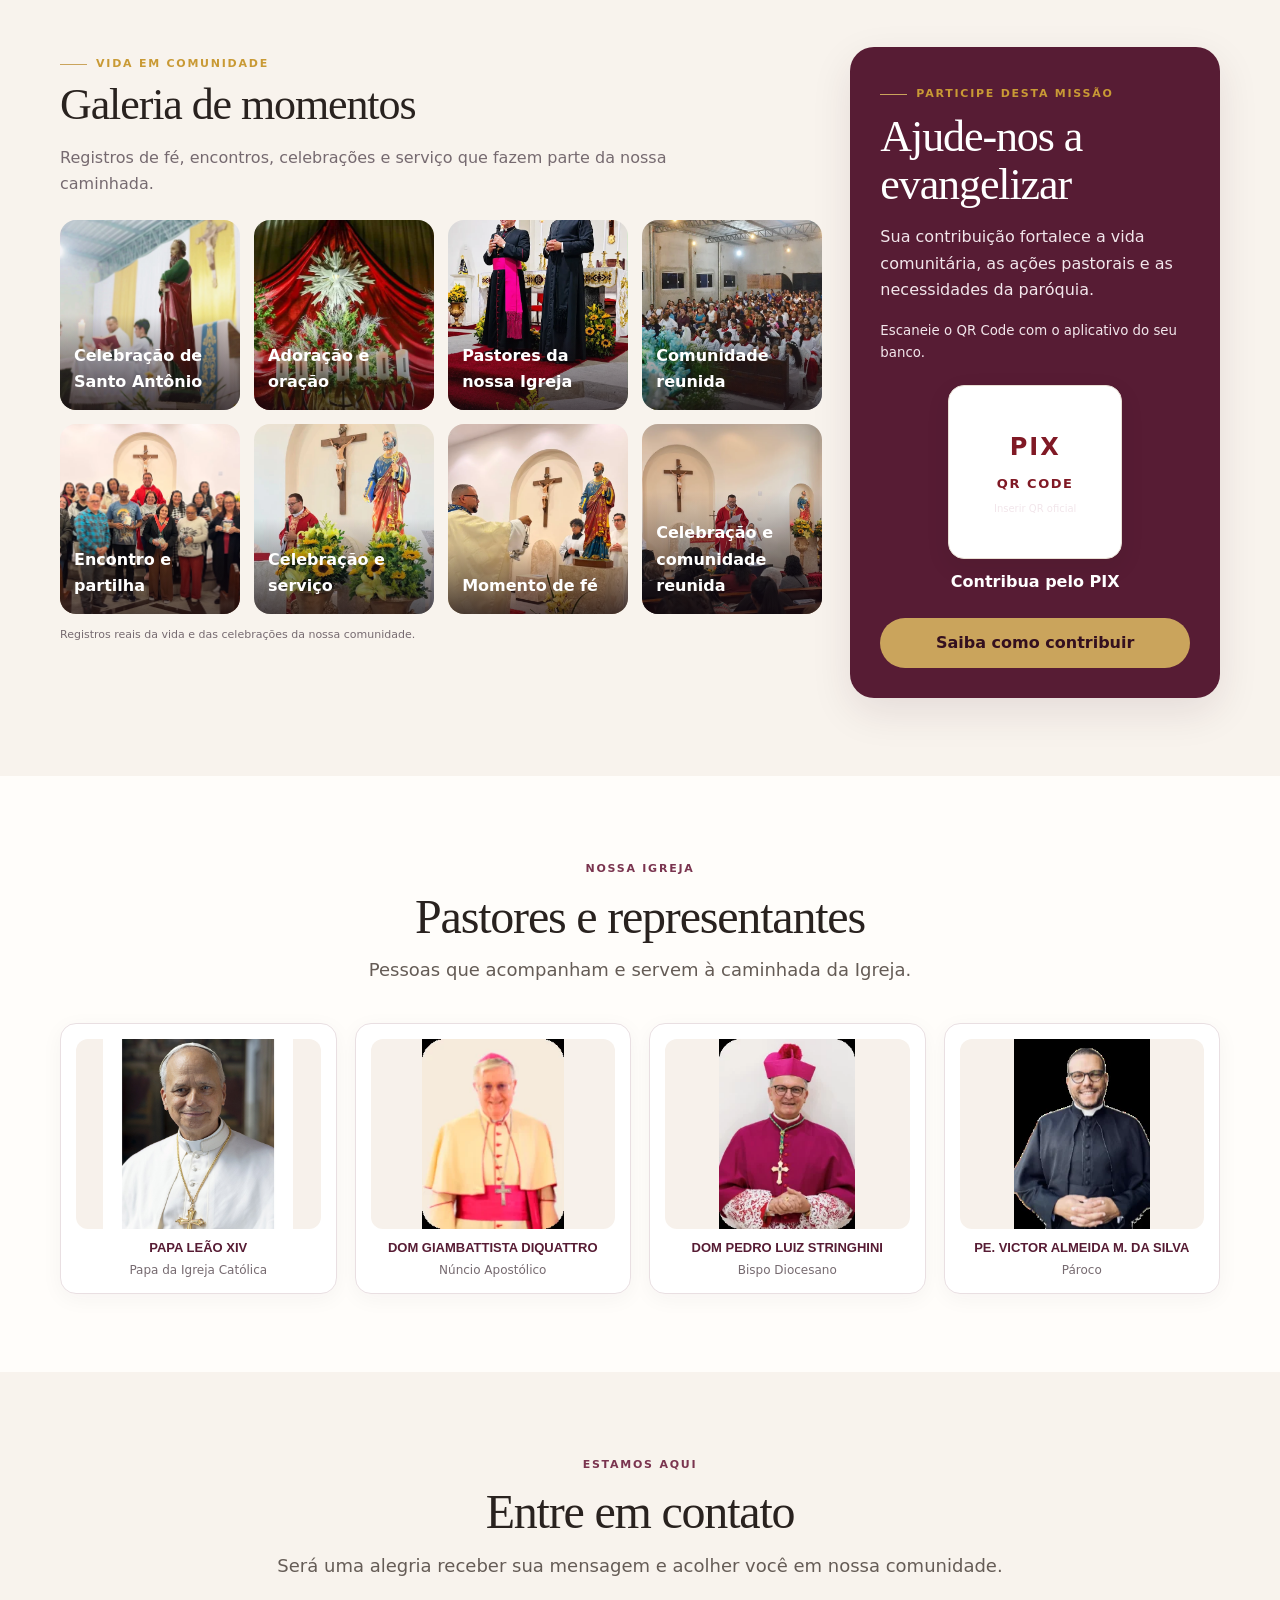
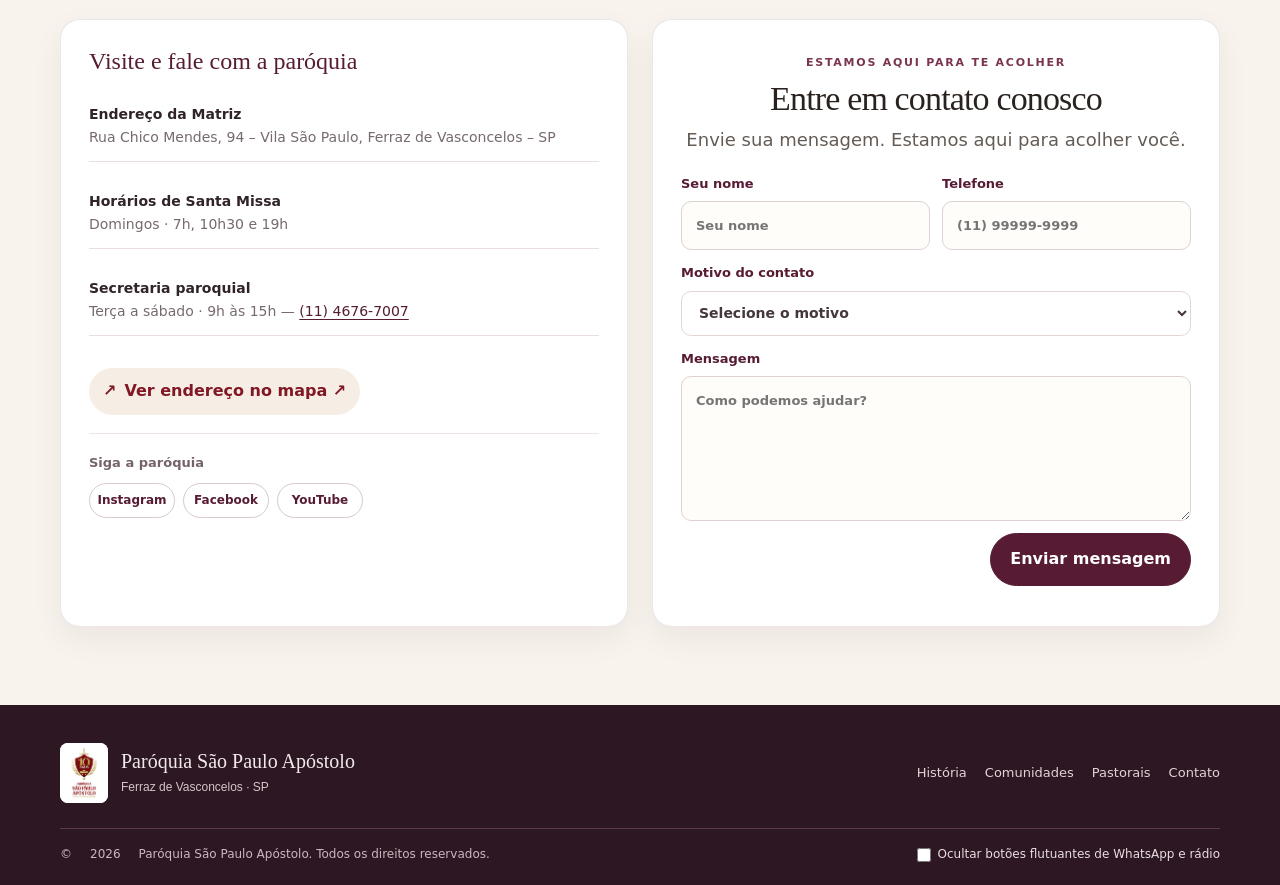
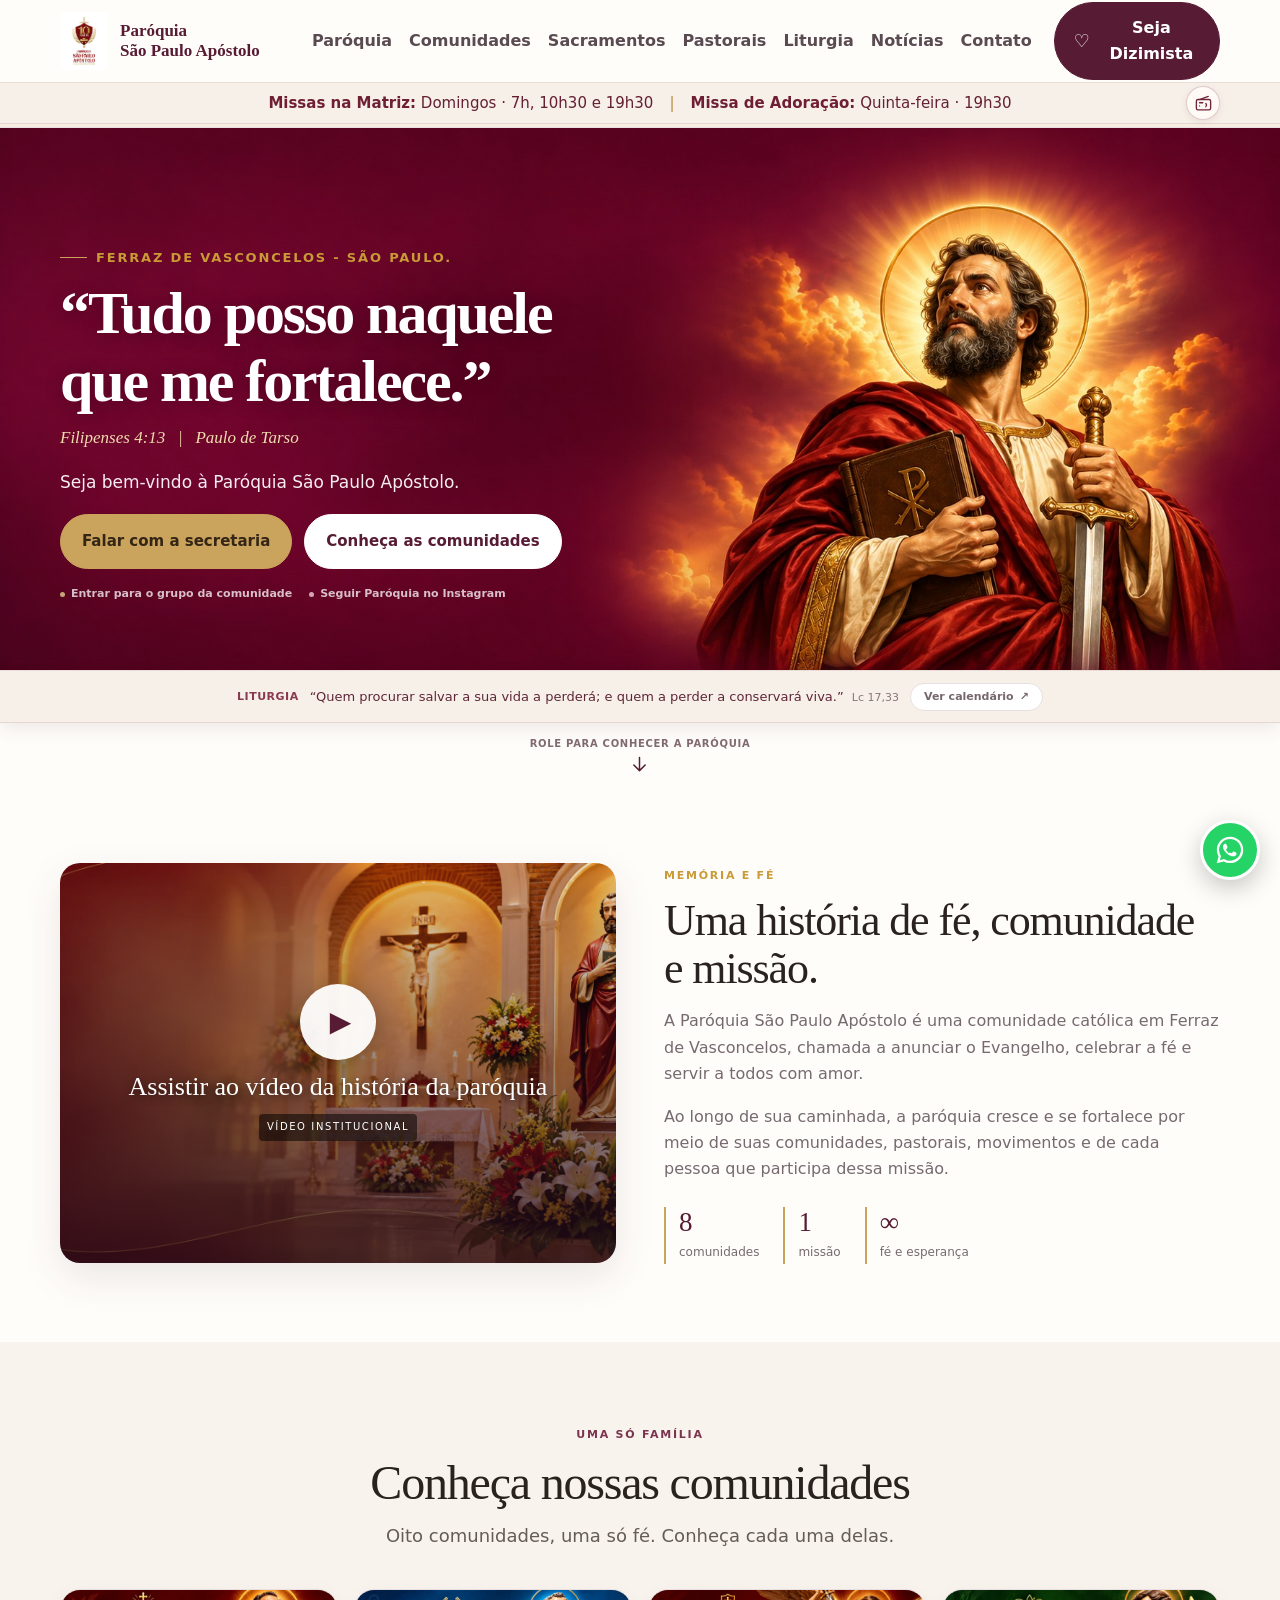
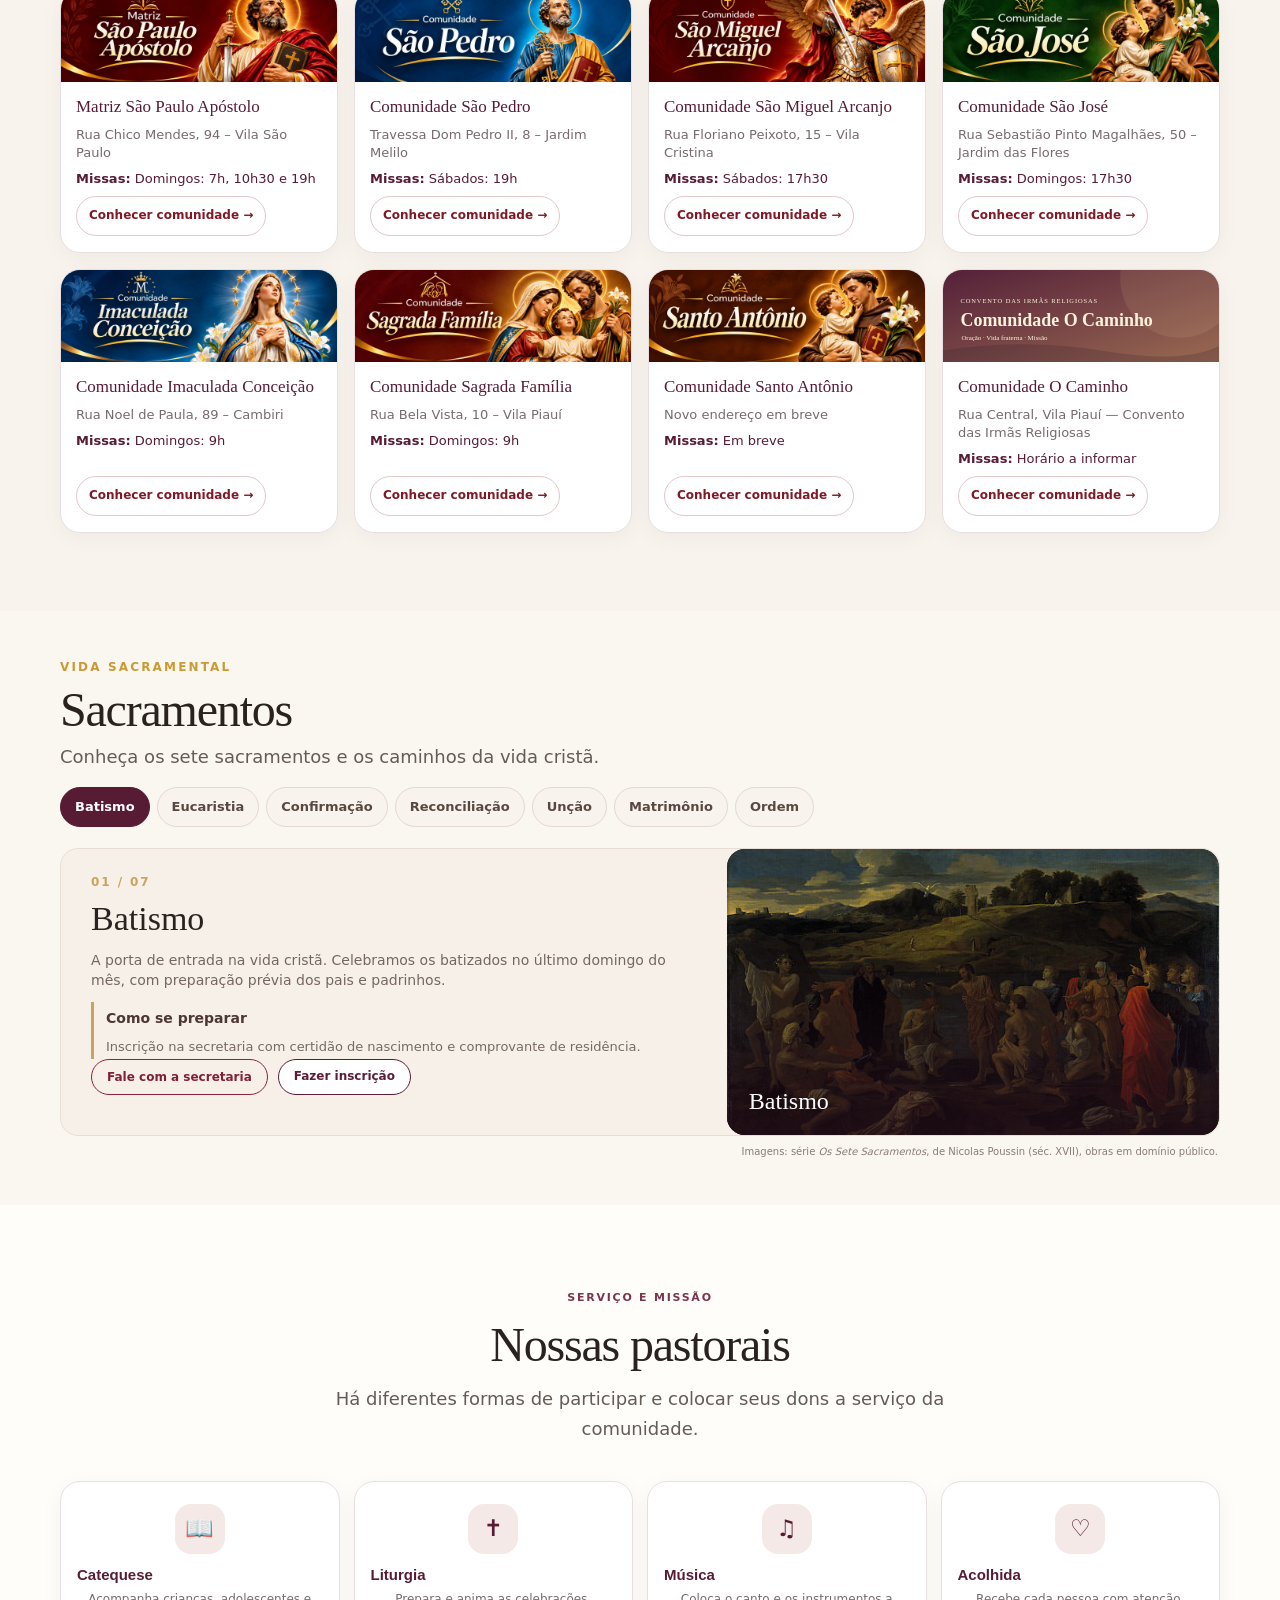
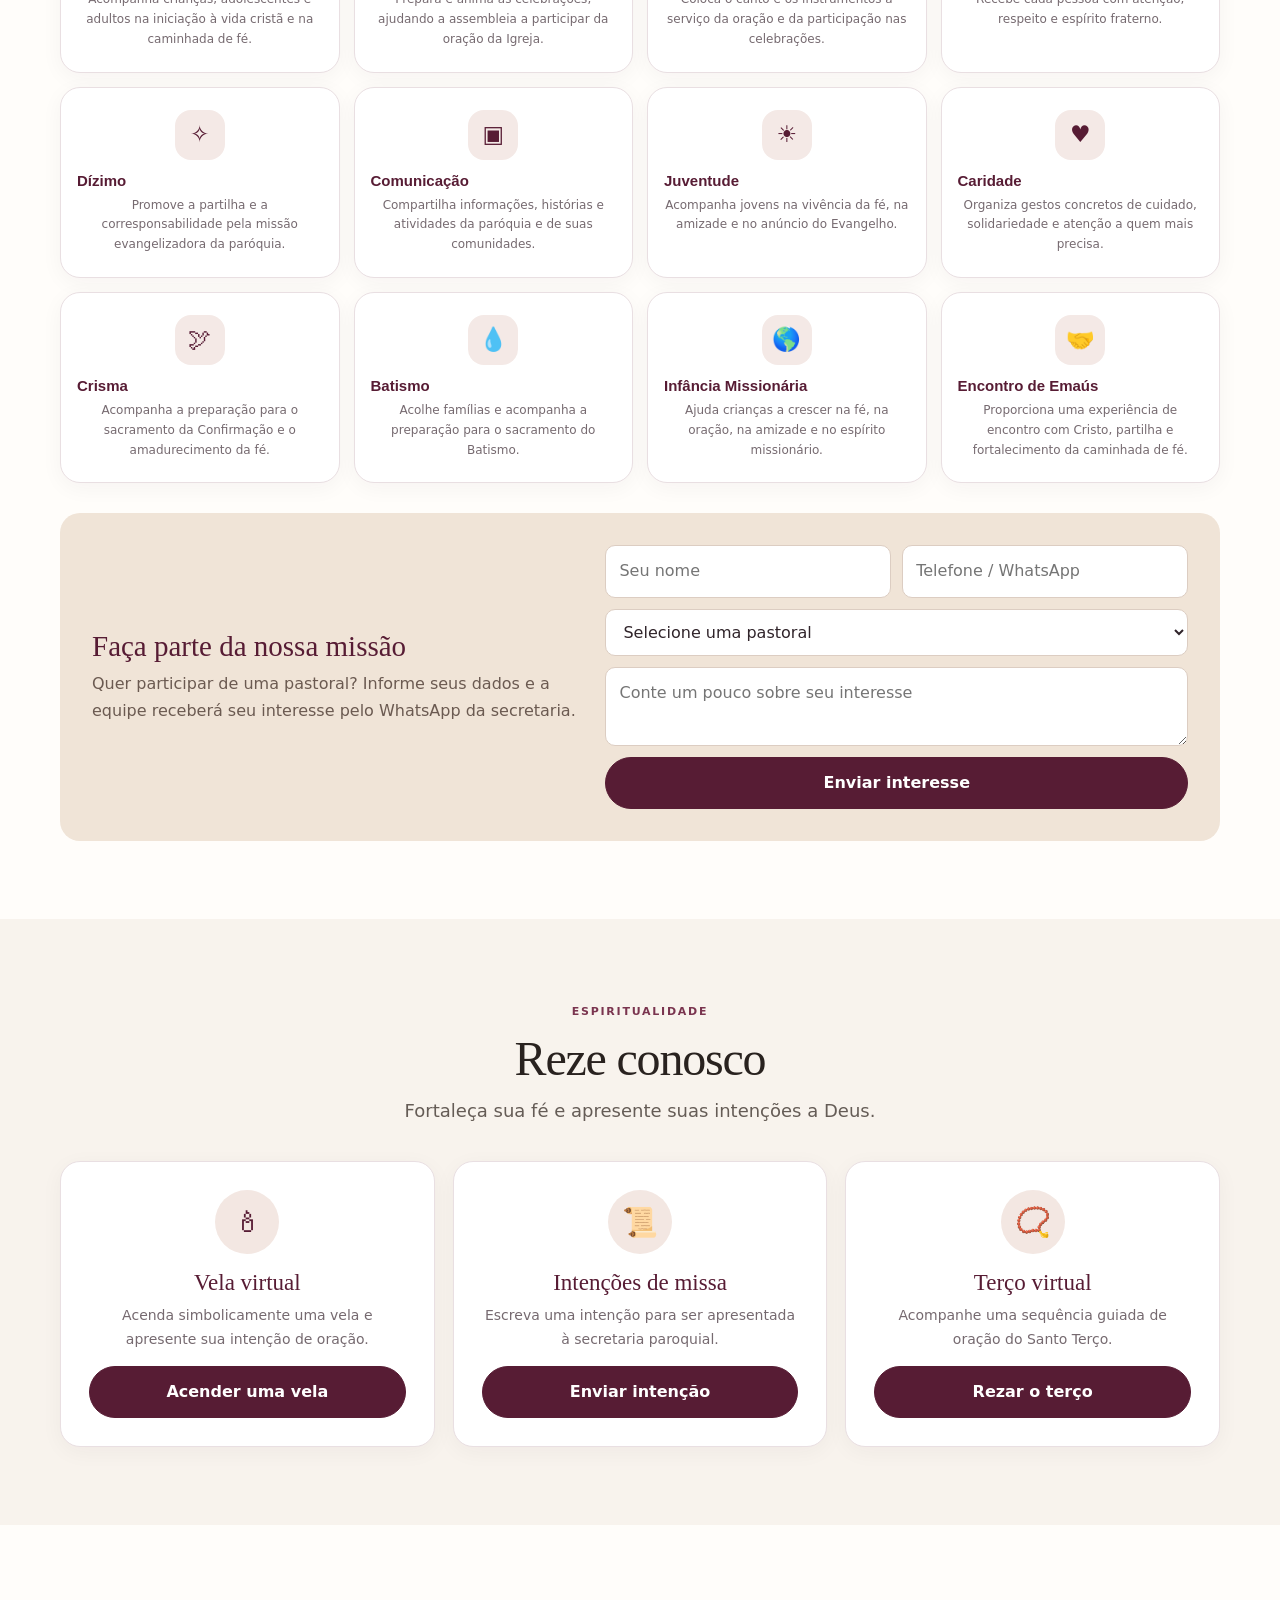
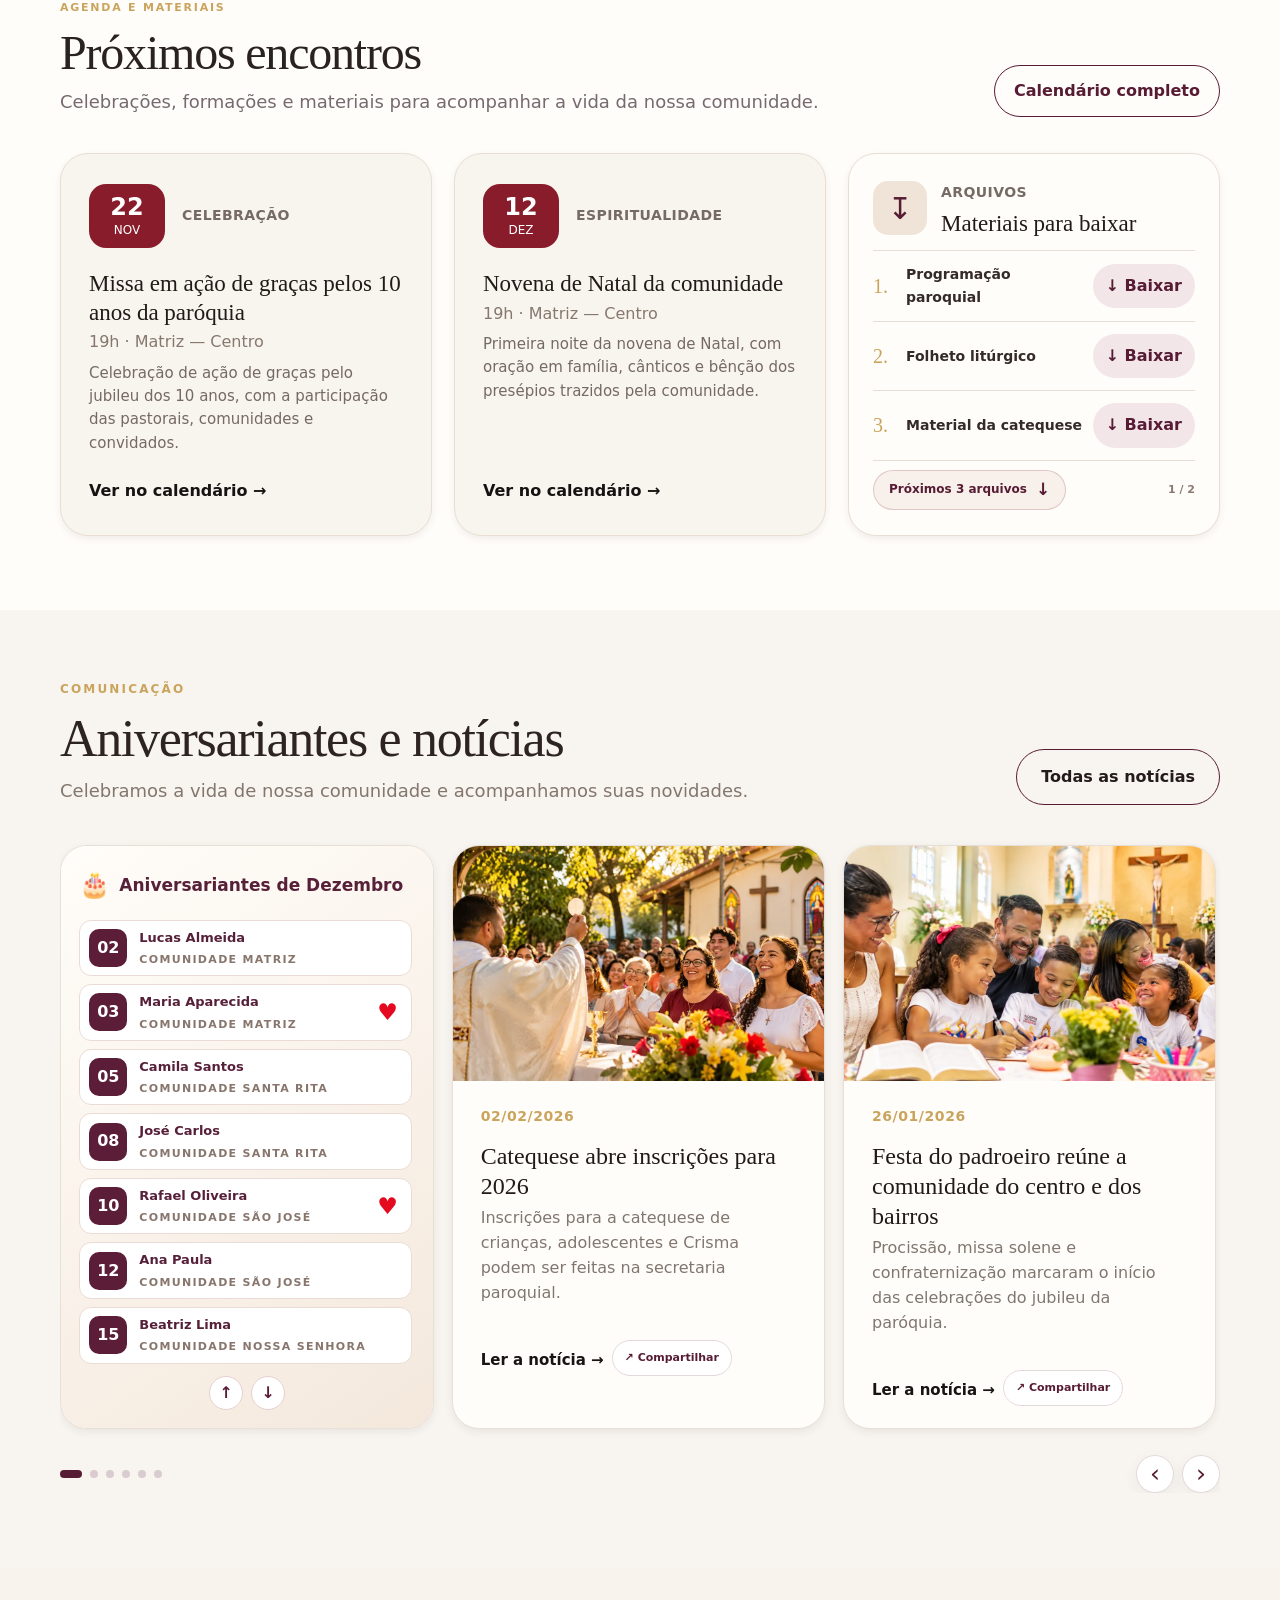
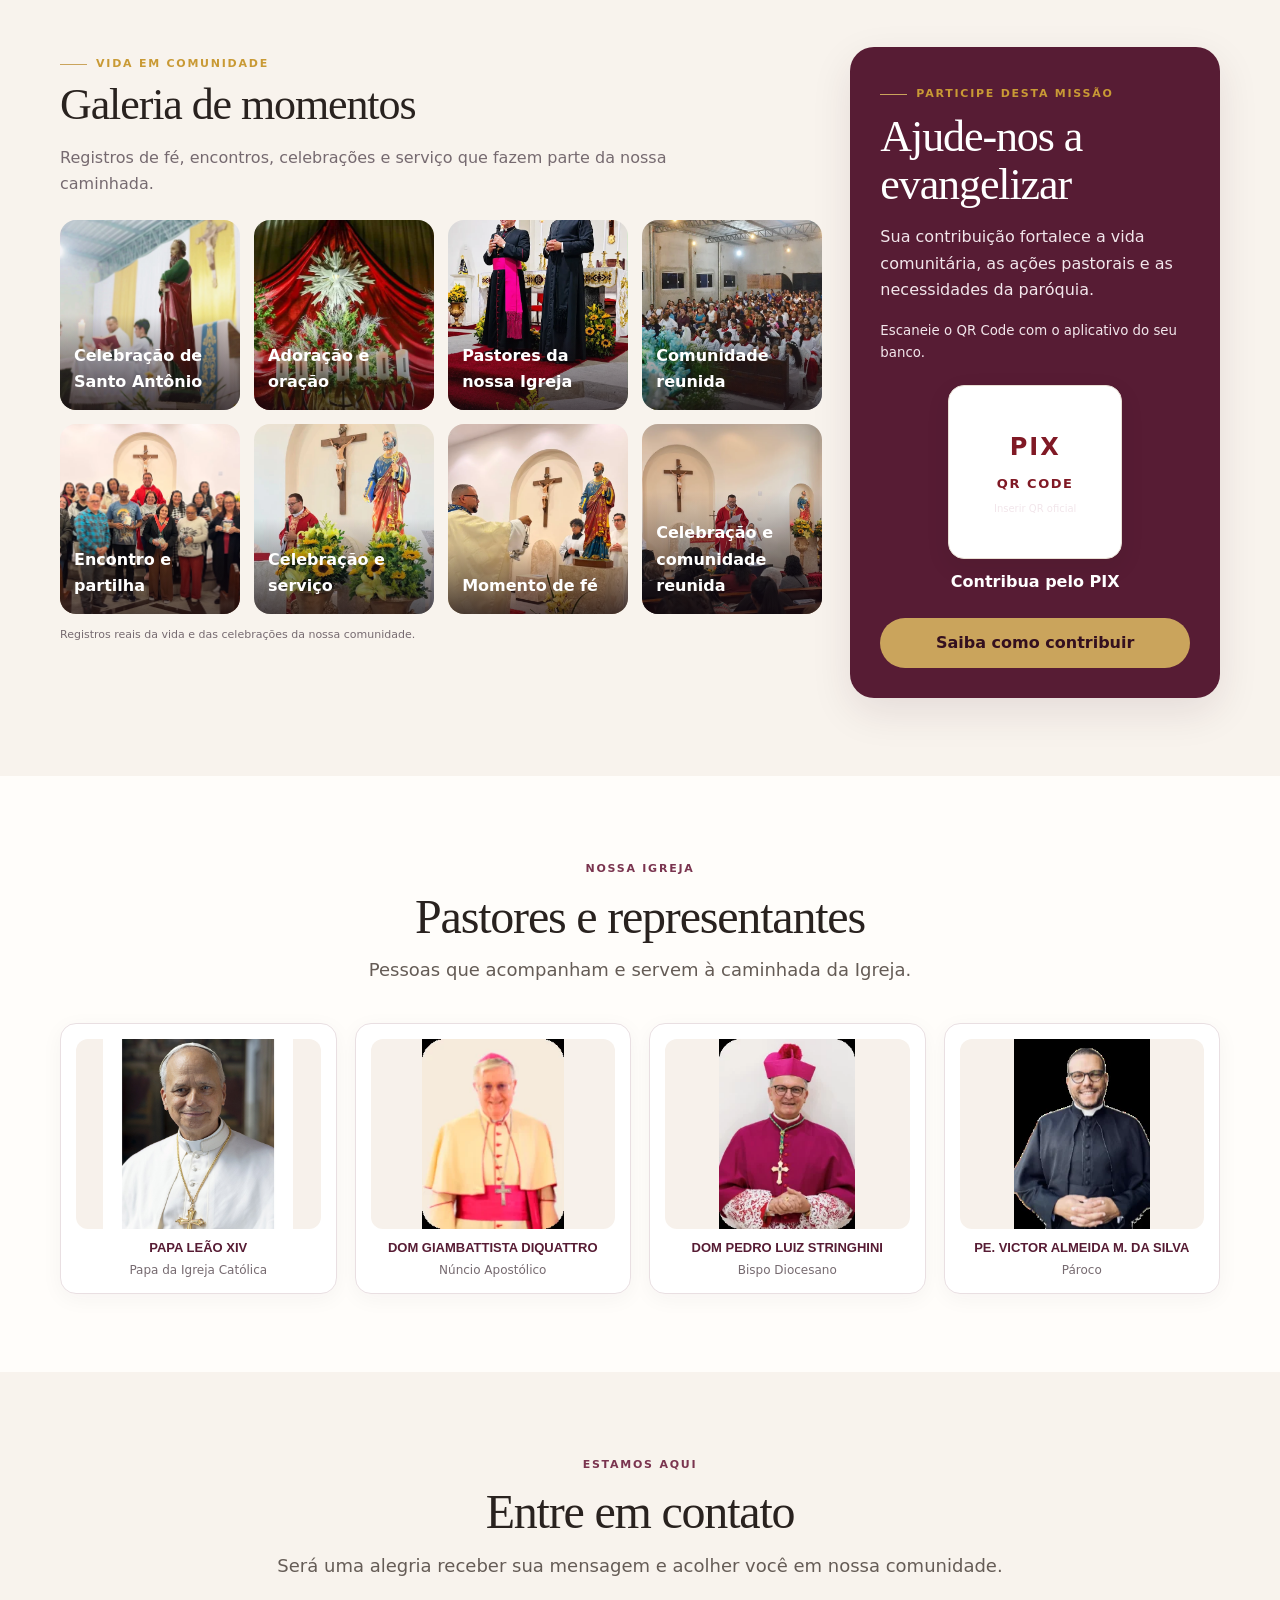
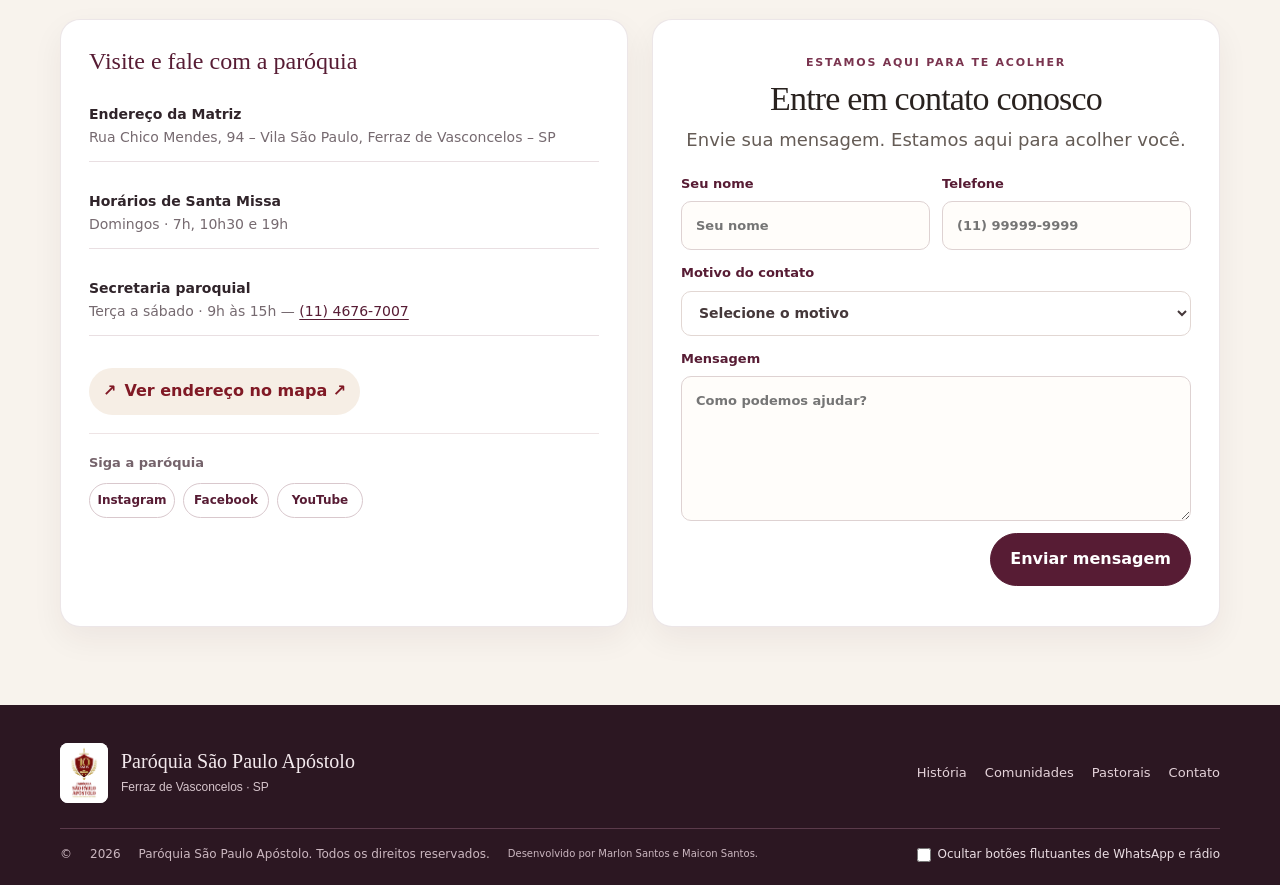
